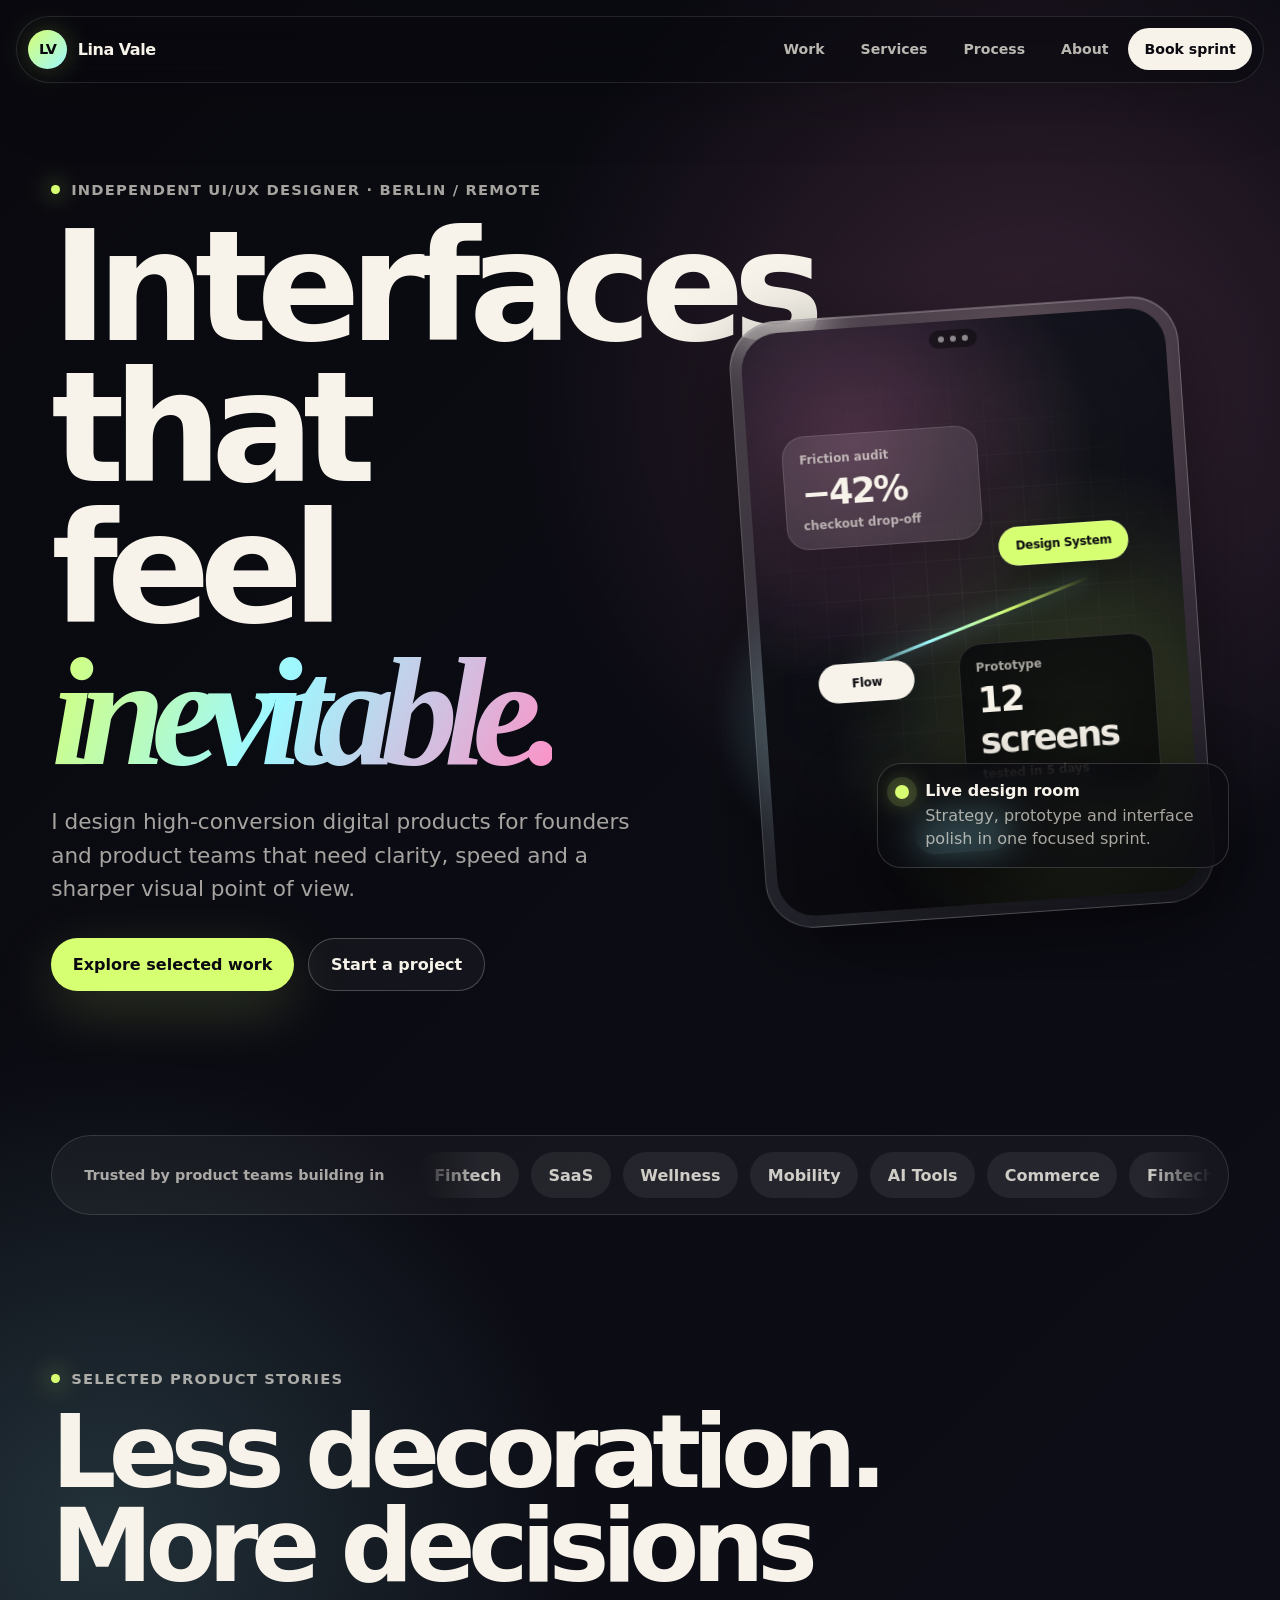
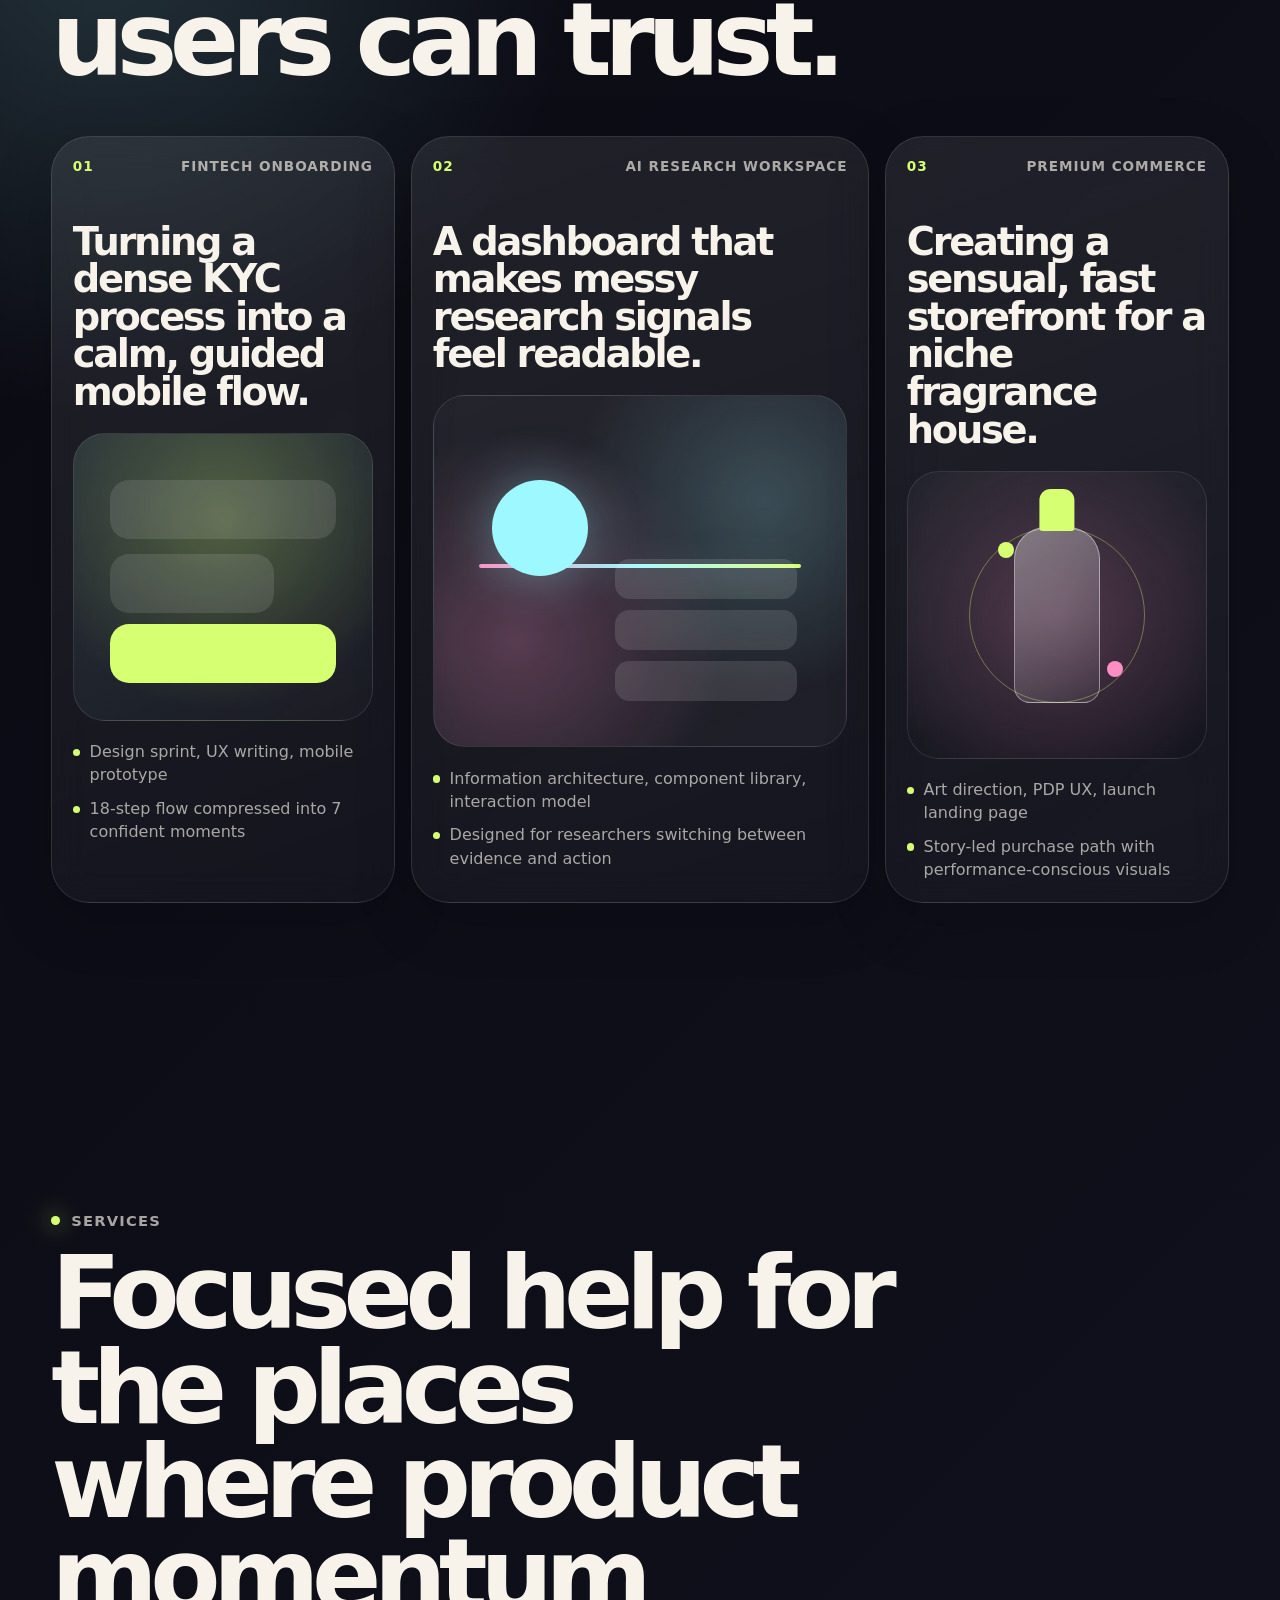
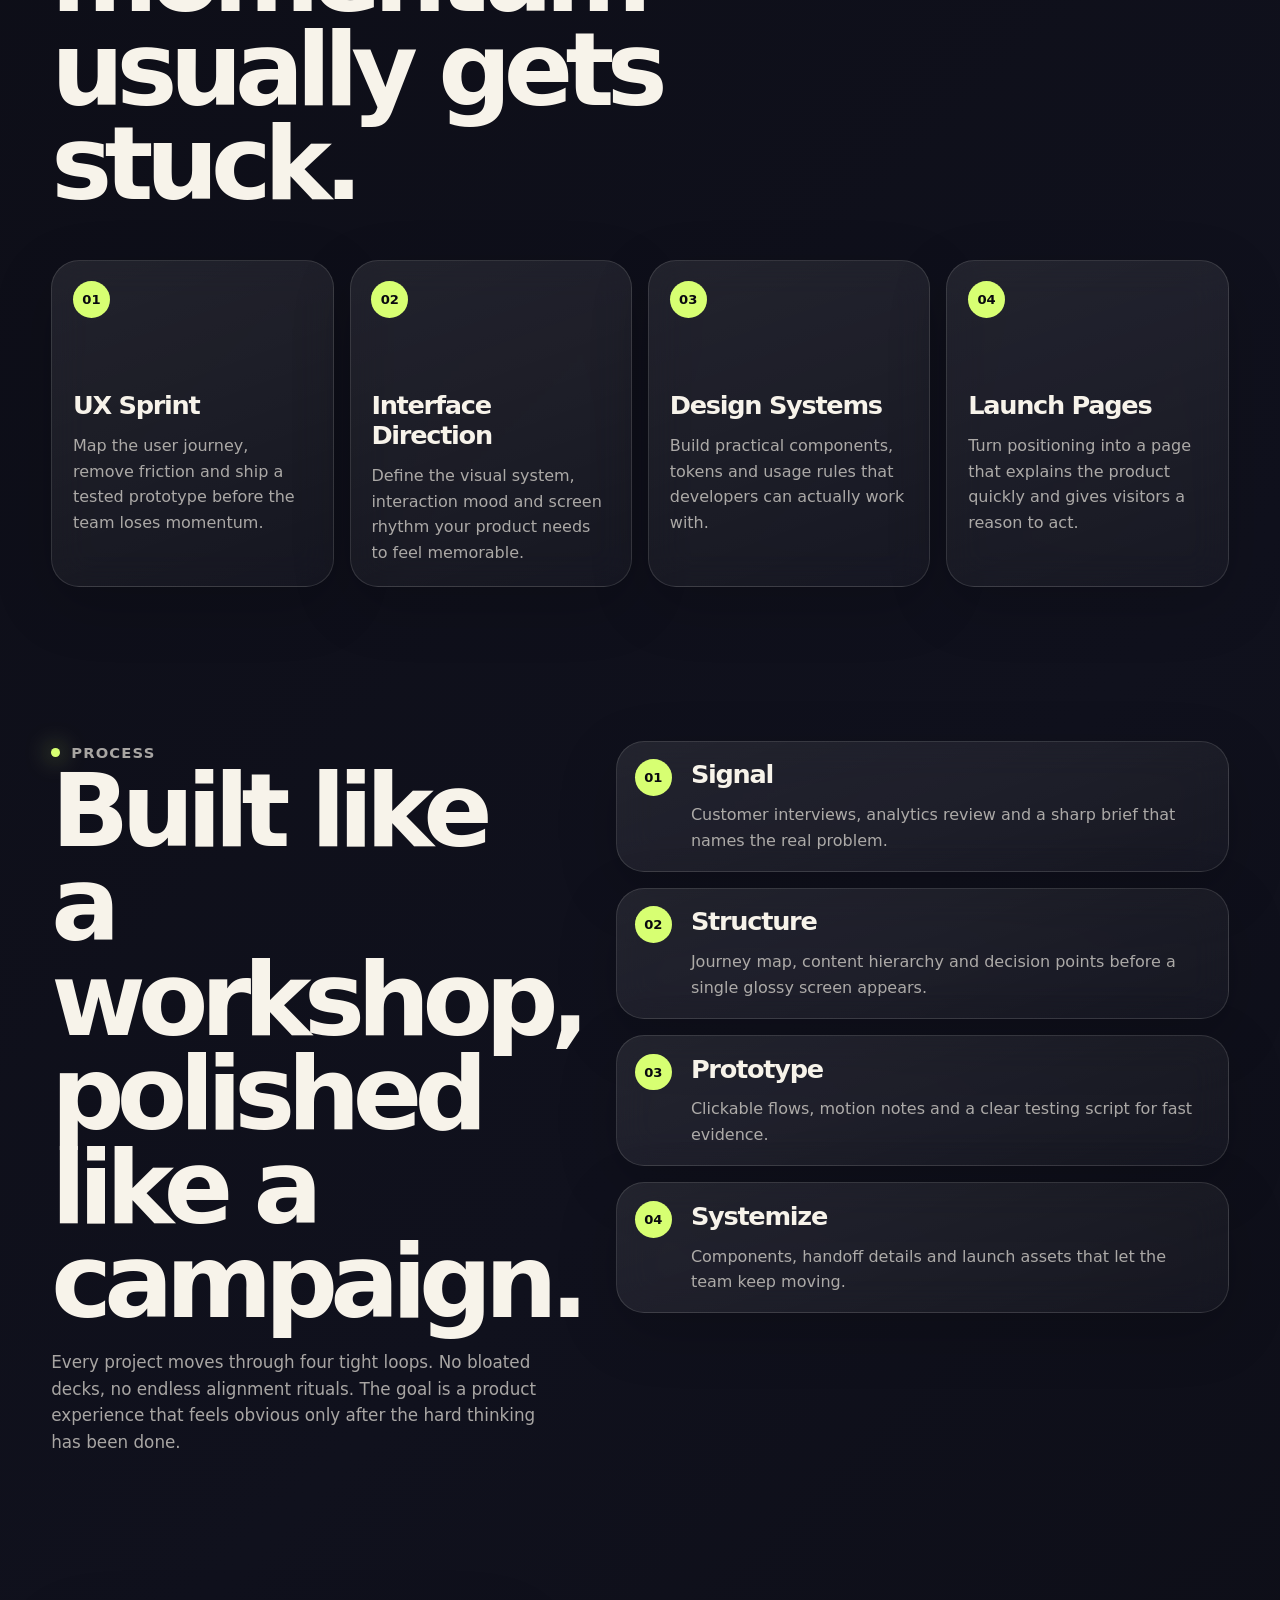
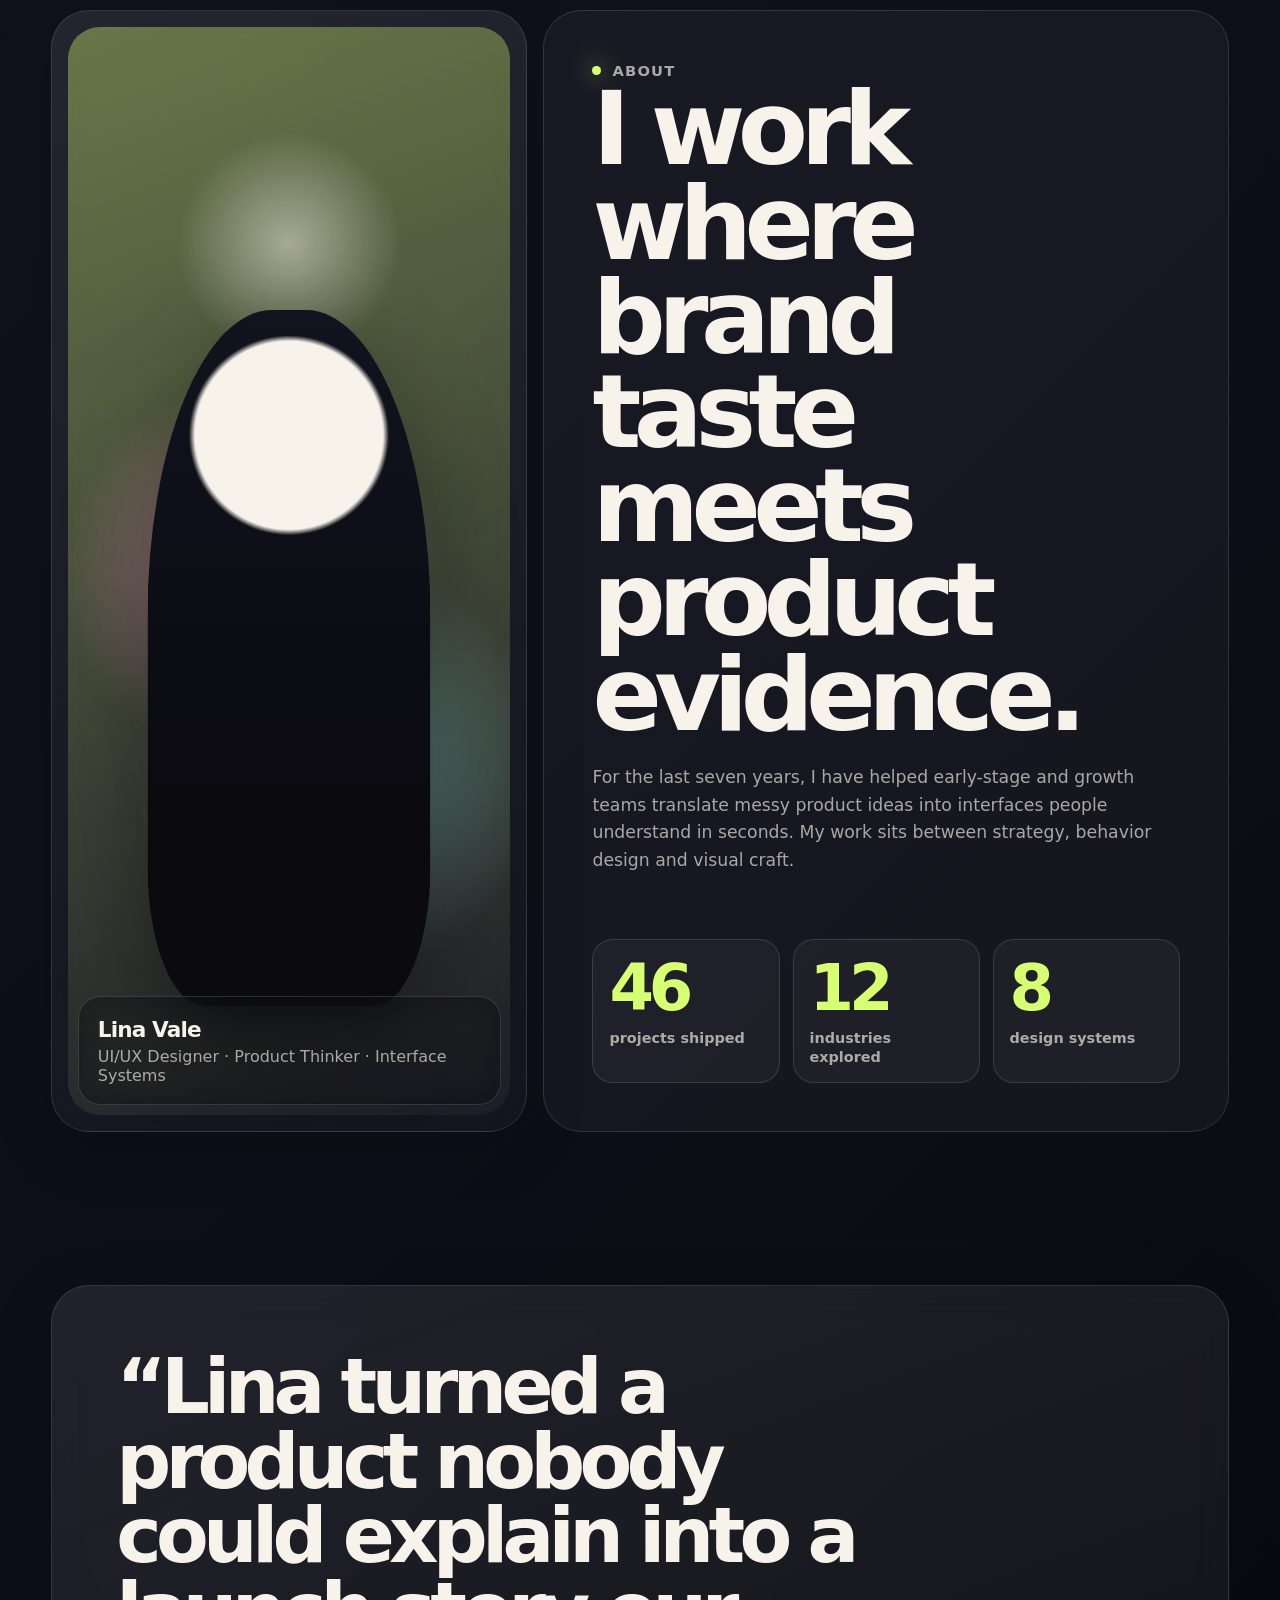
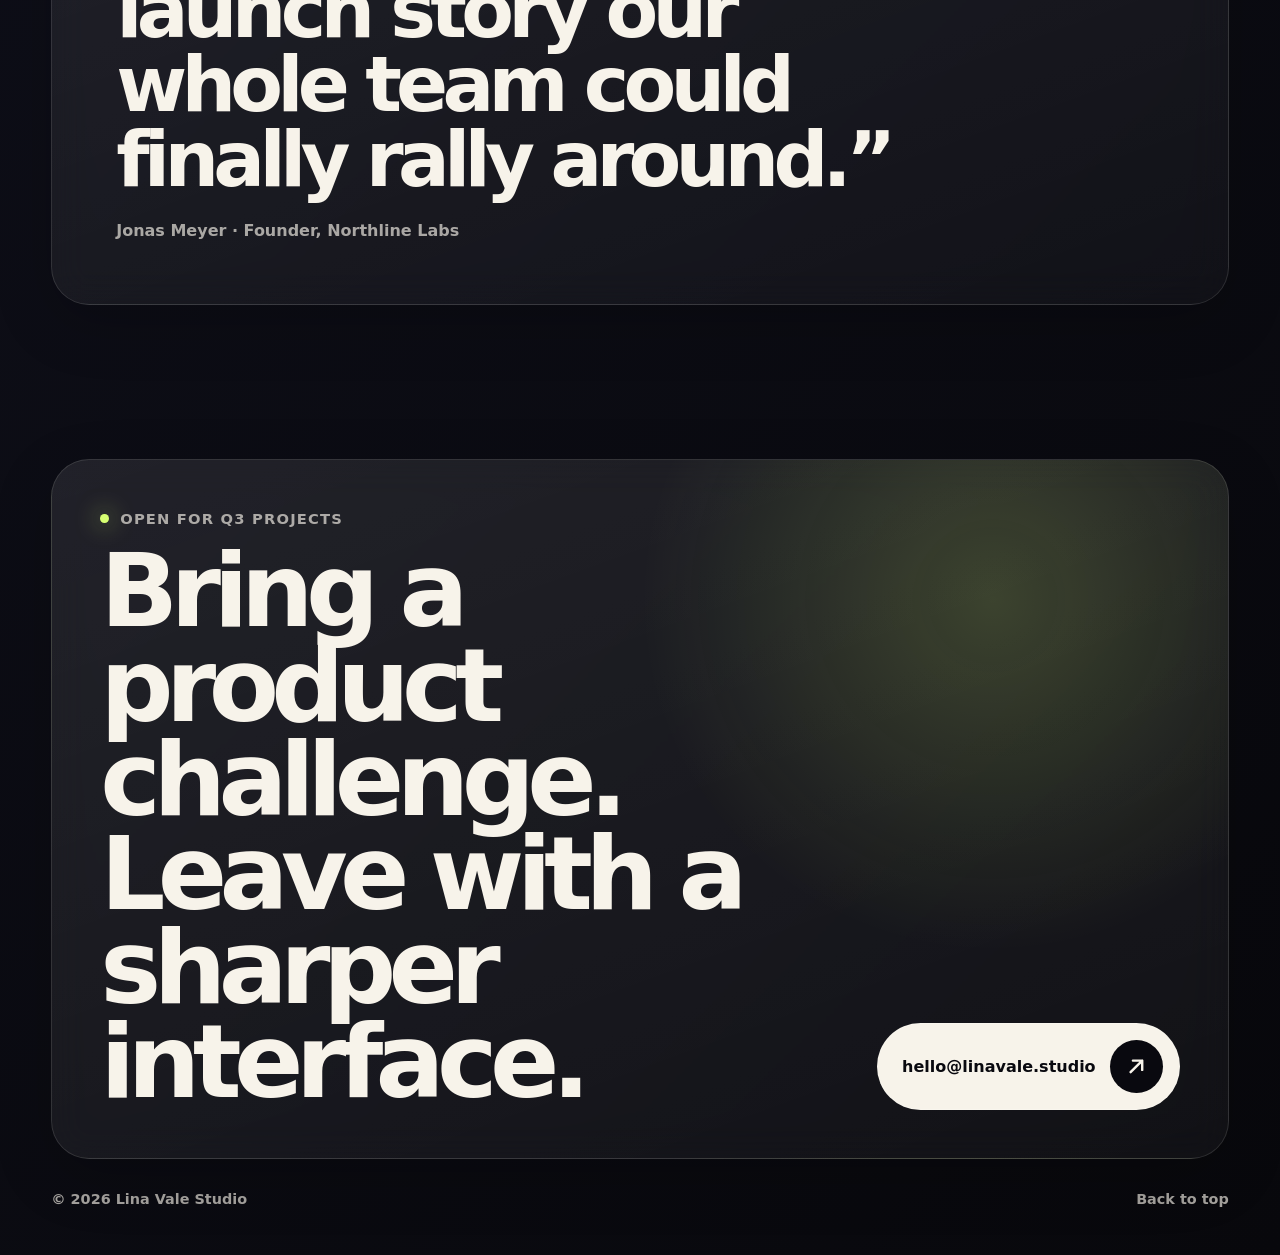
==== index.html @ 56a2d150 "Add files via upload" ====
<!doctype html>
<html lang="en">
<head>
  <meta charset="utf-8" />
  <meta name="viewport" content="width=device-width, initial-scale=1" />
  <meta name="description" content="A fictional UI/UX designer portfolio landing page built as a polished, responsive, award-style single page experience." />
  <meta name="theme-color" content="#09090f" />
  <title>Lina Vale — UI/UX Portfolio</title>
  <link rel="stylesheet" href="styles.css" />
</head>
<body>
  <a class="skip-link" href="#main">Skip to content</a>
  <canvas id="atmosphere" aria-hidden="true"></canvas>
  <div class="grain" aria-hidden="true"></div>
  <div class="cursor" aria-hidden="true"></div>

  <header class="site-header" data-header>
    <a class="brand" href="#top" aria-label="Lina Vale home">
      <span class="brand-mark">LV</span>
      <span class="brand-copy">Lina Vale</span>
    </a>
    <nav class="nav" aria-label="Primary navigation" data-nav>
      <a href="#work">Work</a>
      <a href="#services">Services</a>
      <a href="#process">Process</a>
      <a href="#about">About</a>
      <a href="#contact" class="nav-pill">Book sprint</a>
    </nav>
    <button class="menu-button" type="button" aria-label="Open menu" aria-expanded="false" data-menu>
      <span></span>
      <span></span>
    </button>
  </header>

  <main id="main">
    <section class="hero section-shell" id="top">
      <div class="hero-copy reveal">
        <p class="eyebrow"><span></span> Independent UI/UX Designer · Berlin / Remote</p>
        <h1>Interfaces that feel <em>inevitable.</em></h1>
        <p class="hero-lede">I design high-conversion digital products for founders and product teams that need clarity, speed and a sharper visual point of view.</p>
        <div class="hero-actions">
          <a href="#work" class="button button-primary">Explore selected work</a>
          <a href="#contact" class="button button-ghost">Start a project</a>
        </div>
      </div>

      <div class="hero-stage reveal" aria-label="Portfolio preview cards">
        <div class="orb orb-one"></div>
        <div class="orb orb-two"></div>
        <article class="phone-frame tilt-card" data-tilt>
          <div class="phone-topbar">
            <span></span><span></span><span></span>
          </div>
          <div class="phone-screen">
            <div class="screen-grid"></div>
            <div class="mini-card glass-card floating-card card-a">
              <small>Friction audit</small>
              <strong>−42%</strong>
              <span>checkout drop-off</span>
            </div>
            <div class="mini-card dark-card floating-card card-b">
              <small>Prototype</small>
              <strong>12 screens</strong>
              <span>tested in 5 days</span>
            </div>
            <div class="route-line"></div>
            <div class="product-pill pill-one">Flow</div>
            <div class="product-pill pill-two">Design System</div>
            <div class="product-pill pill-three">Launch</div>
          </div>
        </article>
        <div class="signal-card reveal-late">
          <span class="signal-dot"></span>
          <div>
            <strong>Live design room</strong>
            <p>Strategy, prototype and interface polish in one focused sprint.</p>
          </div>
        </div>
      </div>
    </section>

    <section class="proof-strip section-shell reveal" aria-label="Client proof points">
      <p>Trusted by product teams building in</p>
      <div class="marquee" aria-hidden="true">
        <div class="marquee-track">
          <span>Fintech</span><span>SaaS</span><span>Wellness</span><span>Mobility</span><span>AI Tools</span><span>Commerce</span>
          <span>Fintech</span><span>SaaS</span><span>Wellness</span><span>Mobility</span><span>AI Tools</span><span>Commerce</span>
        </div>
      </div>
    </section>

    <section class="section-shell section-heading reveal" id="work">
      <p class="eyebrow"><span></span> Selected product stories</p>
      <h2>Less decoration. More decisions users can trust.</h2>
    </section>

    <section class="work-grid section-shell">
      <article class="project-card reveal tilt-card" data-tilt>
        <div class="project-top">
          <span>01</span>
          <p>Fintech onboarding</p>
        </div>
        <h3>Turning a dense KYC process into a calm, guided mobile flow.</h3>
        <div class="project-visual visual-one" aria-hidden="true">
          <div></div><div></div><div></div>
        </div>
        <ul>
          <li>Design sprint, UX writing, mobile prototype</li>
          <li>18-step flow compressed into 7 confident moments</li>
        </ul>
      </article>

      <article class="project-card project-card-large reveal tilt-card" data-tilt>
        <div class="project-top">
          <span>02</span>
          <p>AI research workspace</p>
        </div>
        <h3>A dashboard that makes messy research signals feel readable.</h3>
        <div class="project-visual visual-two" aria-hidden="true">
          <div class="data-line"></div>
          <div class="data-pill"></div>
          <div class="data-stack"><span></span><span></span><span></span></div>
        </div>
        <ul>
          <li>Information architecture, component library, interaction model</li>
          <li>Designed for researchers switching between evidence and action</li>
        </ul>
      </article>

      <article class="project-card reveal tilt-card" data-tilt>
        <div class="project-top">
          <span>03</span>
          <p>Premium commerce</p>
        </div>
        <h3>Creating a sensual, fast storefront for a niche fragrance house.</h3>
        <div class="project-visual visual-three" aria-hidden="true">
          <div class="bottle"></div>
          <div class="halo"></div>
        </div>
        <ul>
          <li>Art direction, PDP UX, launch landing page</li>
          <li>Story-led purchase path with performance-conscious visuals</li>
        </ul>
      </article>
    </section>

    <section class="services section-shell" id="services">
      <div class="section-heading reveal">
        <p class="eyebrow"><span></span> Services</p>
        <h2>Focused help for the places where product momentum usually gets stuck.</h2>
      </div>
      <div class="service-grid">
        <article class="service-card reveal">
          <span>01</span>
          <h3>UX Sprint</h3>
          <p>Map the user journey, remove friction and ship a tested prototype before the team loses momentum.</p>
        </article>
        <article class="service-card reveal">
          <span>02</span>
          <h3>Interface Direction</h3>
          <p>Define the visual system, interaction mood and screen rhythm your product needs to feel memorable.</p>
        </article>
        <article class="service-card reveal">
          <span>03</span>
          <h3>Design Systems</h3>
          <p>Build practical components, tokens and usage rules that developers can actually work with.</p>
        </article>
        <article class="service-card reveal">
          <span>04</span>
          <h3>Launch Pages</h3>
          <p>Turn positioning into a page that explains the product quickly and gives visitors a reason to act.</p>
        </article>
      </div>
    </section>

    <section class="process section-shell" id="process">
      <div class="process-copy reveal">
        <p class="eyebrow"><span></span> Process</p>
        <h2>Built like a workshop, polished like a campaign.</h2>
        <p>Every project moves through four tight loops. No bloated decks, no endless alignment rituals. The goal is a product experience that feels obvious only after the hard thinking has been done.</p>
      </div>
      <div class="process-list">
        <article class="process-item reveal">
          <span>01</span>
          <div>
            <h3>Signal</h3>
            <p>Customer interviews, analytics review and a sharp brief that names the real problem.</p>
          </div>
        </article>
        <article class="process-item reveal">
          <span>02</span>
          <div>
            <h3>Structure</h3>
            <p>Journey map, content hierarchy and decision points before a single glossy screen appears.</p>
          </div>
        </article>
        <article class="process-item reveal">
          <span>03</span>
          <div>
            <h3>Prototype</h3>
            <p>Clickable flows, motion notes and a clear testing script for fast evidence.</p>
          </div>
        </article>
        <article class="process-item reveal">
          <span>04</span>
          <div>
            <h3>Systemize</h3>
            <p>Components, handoff details and launch assets that let the team keep moving.</p>
          </div>
        </article>
      </div>
    </section>

    <section class="about section-shell" id="about">
      <div class="portrait-card reveal tilt-card" data-tilt>
        <div class="portrait-gradient"></div>
        <div class="portrait-content">
          <span>Lina Vale</span>
          <p>UI/UX Designer · Product Thinker · Interface Systems</p>
        </div>
      </div>
      <div class="about-copy reveal">
        <p class="eyebrow"><span></span> About</p>
        <h2>I work where brand taste meets product evidence.</h2>
        <p>For the last seven years, I have helped early-stage and growth teams translate messy product ideas into interfaces people understand in seconds. My work sits between strategy, behavior design and visual craft.</p>
        <div class="stats" aria-label="Portfolio statistics">
          <div><strong data-count="47">0</strong><span>projects shipped</span></div>
          <div><strong data-count="12">0</strong><span>industries explored</span></div>
          <div><strong data-count="8">0</strong><span>design systems</span></div>
        </div>
      </div>
    </section>

    <section class="quote section-shell reveal">
      <blockquote>
        “Lina turned a product nobody could explain into a launch story our whole team could finally rally around.”
      </blockquote>
      <p>Jonas Meyer · Founder, Northline Labs</p>
    </section>

    <section class="contact section-shell reveal" id="contact">
      <div>
        <p class="eyebrow"><span></span> Open for Q3 projects</p>
        <h2>Bring a product challenge. Leave with a sharper interface.</h2>
      </div>
      <a class="contact-button" href="mailto:hello@linavale.studio?subject=Project%20Sprint%20Inquiry">
        <span>hello@linavale.studio</span>
        <svg viewBox="0 0 24 24" aria-hidden="true"><path d="M7 17 17 7M9 7h8v8"/></svg>
      </a>
    </section>
  </main>

  <footer class="site-footer section-shell">
    <p>© 2026 Lina Vale Studio</p>
    <a href="#top">Back to top</a>
  </footer>

  <script src="app.js" defer></script>
</body>
</html>
---- styles.css ----
:root {
  color-scheme: dark;
  --bg: #09090f;
  --bg-2: #0f111b;
  --text: #f7f3ea;
  --muted: rgba(247, 243, 234, 0.66);
  --muted-2: rgba(247, 243, 234, 0.44);
  --line: rgba(247, 243, 234, 0.13);
  --line-strong: rgba(247, 243, 234, 0.24);
  --accent: #d7ff72;
  --accent-2: #9ef8ff;
  --accent-3: #ff8ec5;
  --card: rgba(255, 255, 255, 0.07);
  --card-strong: rgba(255, 255, 255, 0.12);
  --shadow: 0 24px 80px rgba(0, 0, 0, 0.45);
  --radius-xl: 38px;
  --radius-lg: 28px;
  --radius-md: 18px;
  --page-pad: clamp(1rem, 4vw, 4rem);
  --max: 1280px;
  font-family: Inter, system-ui, -apple-system, BlinkMacSystemFont, "Segoe UI", sans-serif;
}

* {
  box-sizing: border-box;
}

html {
  scroll-behavior: smooth;
  background: var(--bg);
}

body {
  min-height: 100vh;
  margin: 0;
  color: var(--text);
  background:
    radial-gradient(circle at 80% 5%, rgba(255, 142, 197, 0.18), transparent 32rem),
    radial-gradient(circle at 8% 20%, rgba(158, 248, 255, 0.16), transparent 30rem),
    linear-gradient(135deg, #09090f 0%, #10111d 56%, #08080c 100%);
  overflow-x: hidden;
}

body.menu-open {
  overflow: hidden;
}

body::before {
  content: "";
  position: fixed;
  inset: 0;
  pointer-events: none;
  background-image:
    linear-gradient(rgba(255,255,255,0.045) 1px, transparent 1px),
    linear-gradient(90deg, rgba(255,255,255,0.045) 1px, transparent 1px);
  background-size: 72px 72px;
  mask-image: linear-gradient(to bottom, rgba(0,0,0,0.8), transparent 74%);
  z-index: -3;
}

img,
svg {
  display: block;
}

a {
  color: inherit;
  text-decoration: none;
}

button,
a {
  -webkit-tap-highlight-color: transparent;
}

button {
  font: inherit;
}

::selection {
  color: #07070b;
  background: var(--accent);
}

.skip-link {
  position: fixed;
  left: 1rem;
  top: 1rem;
  padding: 0.75rem 1rem;
  border-radius: 999px;
  color: #07070b;
  background: var(--accent);
  transform: translateY(-160%);
  transition: transform 0.2s ease;
  z-index: 1000;
}

.skip-link:focus {
  transform: translateY(0);
}

#atmosphere {
  position: fixed;
  inset: 0;
  width: 100%;
  height: 100%;
  pointer-events: none;
  opacity: 0.7;
  z-index: -2;
}

.grain {
  position: fixed;
  inset: 0;
  pointer-events: none;
  opacity: 0.2;
  z-index: -1;
  background-image: url("data:image/svg+xml,%3Csvg viewBox='0 0 260 260' xmlns='http://www.w3.org/2000/svg'%3E%3Cfilter id='n'%3E%3CfeTurbulence type='fractalNoise' baseFrequency='.75' numOctaves='4' stitchTiles='stitch'/%3E%3C/filter%3E%3Crect width='100%25' height='100%25' filter='url(%23n)' opacity='.55'/%3E%3C/svg%3E");
}

.cursor {
  position: fixed;
  width: 24px;
  height: 24px;
  border: 1px solid rgba(247, 243, 234, 0.55);
  border-radius: 999px;
  transform: translate(-50%, -50%);
  pointer-events: none;
  opacity: 0;
  mix-blend-mode: difference;
  z-index: 999;
  transition: opacity 0.2s ease, width 0.2s ease, height 0.2s ease, border-color 0.2s ease;
}

.cursor.is-active {
  width: 68px;
  height: 68px;
  border-color: rgba(215, 255, 114, 0.95);
}

.site-header {
  position: fixed;
  top: 1rem;
  left: 50%;
  display: flex;
  align-items: center;
  justify-content: space-between;
  width: min(calc(100% - 2rem), var(--max));
  padding: 0.7rem;
  border: 1px solid rgba(255, 255, 255, 0.11);
  border-radius: 999px;
  background: rgba(9, 9, 15, 0.52);
  box-shadow: 0 14px 70px rgba(0, 0, 0, 0.2);
  backdrop-filter: blur(22px);
  transform: translateX(-50%);
  z-index: 50;
  transition: border-color 0.2s ease, background 0.2s ease, box-shadow 0.2s ease;
}

.site-header.is-scrolled {
  border-color: rgba(255, 255, 255, 0.2);
  background: rgba(9, 9, 15, 0.76);
  box-shadow: 0 16px 80px rgba(0, 0, 0, 0.35);
}

.brand {
  display: inline-flex;
  align-items: center;
  gap: 0.65rem;
  font-weight: 800;
  letter-spacing: -0.03em;
}

.brand-mark {
  display: grid;
  width: 2.45rem;
  height: 2.45rem;
  place-items: center;
  border-radius: 50%;
  color: #08080c;
  background: linear-gradient(135deg, var(--accent), var(--accent-2));
  box-shadow: 0 0 28px rgba(215, 255, 114, 0.22);
  font-size: 0.9rem;
}

.brand-copy {
  padding-right: 0.4rem;
}

.nav {
  display: flex;
  align-items: center;
  gap: 0.25rem;
  color: rgba(247, 243, 234, 0.74);
  font-size: 0.88rem;
  font-weight: 700;
}

.nav a {
  position: relative;
  padding: 0.82rem 1rem;
  border-radius: 999px;
  transition: color 0.2s ease, background 0.2s ease;
}

.nav a:hover,
.nav a:focus-visible {
  color: var(--text);
  background: rgba(255, 255, 255, 0.08);
}

.nav-pill {
  color: #09090f !important;
  background: var(--text);
}

.nav-pill:hover,
.nav-pill:focus-visible {
  background: var(--accent) !important;
}

.menu-button {
  display: none;
  width: 2.75rem;
  height: 2.75rem;
  border: 0;
  border-radius: 50%;
  color: var(--text);
  background: rgba(255, 255, 255, 0.09);
  cursor: pointer;
}

.menu-button span {
  display: block;
  width: 1.1rem;
  height: 2px;
  margin: 0.25rem auto;
  border-radius: 99px;
  background: currentColor;
  transition: transform 0.2s ease;
}

.menu-button[aria-expanded="true"] span:first-child {
  transform: translateY(3px) rotate(45deg);
}

.menu-button[aria-expanded="true"] span:last-child {
  transform: translateY(-3px) rotate(-45deg);
}

.section-shell {
  width: min(calc(100% - var(--page-pad) * 2), var(--max));
  margin-inline: auto;
}

.hero {
  display: grid;
  grid-template-columns: minmax(0, 1.05fr) minmax(340px, 0.95fr);
  gap: clamp(2rem, 5vw, 5rem);
  min-height: 100svh;
  padding-top: clamp(8rem, 14vw, 12rem);
  padding-bottom: clamp(5rem, 12vw, 9rem);
  align-items: center;
}

.eyebrow {
  display: inline-flex;
  align-items: center;
  gap: 0.7rem;
  margin: 0 0 1.1rem;
  color: var(--muted);
  font-size: clamp(0.78rem, 1.5vw, 0.92rem);
  font-weight: 800;
  letter-spacing: 0.08em;
  text-transform: uppercase;
}

.eyebrow span {
  display: inline-block;
  width: 0.55rem;
  height: 0.55rem;
  border-radius: 50%;
  background: var(--accent);
  box-shadow: 0 0 24px var(--accent);
}

h1,
h2,
h3,
p {
  margin-top: 0;
}

h1,
h2 {
  letter-spacing: -0.075em;
  line-height: 0.92;
}

h1 {
  max-width: 12ch;
  margin-bottom: 1.4rem;
  font-size: clamp(4.1rem, 12vw, 10.8rem);
  font-weight: 900;
}

h1 em,
h2 em {
  font-family: "Playfair Display", Georgia, serif;
  font-style: italic;
  font-weight: 700;
  letter-spacing: -0.09em;
  background: linear-gradient(115deg, var(--accent), var(--accent-2) 45%, var(--accent-3));
  -webkit-background-clip: text;
  background-clip: text;
  color: transparent;
}

.hero-lede {
  max-width: 42rem;
  margin-bottom: 2rem;
  color: var(--muted);
  font-size: clamp(1.04rem, 2vw, 1.35rem);
  line-height: 1.55;
}

.hero-actions,
.contact-button {
  display: flex;
  align-items: center;
  gap: 0.9rem;
  flex-wrap: wrap;
}

.button {
  display: inline-flex;
  min-height: 3.35rem;
  align-items: center;
  justify-content: center;
  padding: 0 1.35rem;
  border-radius: 999px;
  font-weight: 800;
  transition: transform 0.2s ease, background 0.2s ease, border-color 0.2s ease;
}

.button:hover,
.button:focus-visible,
.contact-button:hover,
.contact-button:focus-visible {
  transform: translateY(-2px);
}

.button-primary {
  color: #09090f;
  background: var(--accent);
  box-shadow: 0 18px 60px rgba(215, 255, 114, 0.18);
}

.button-primary:hover,
.button-primary:focus-visible {
  background: #efffbf;
}

.button-ghost {
  border: 1px solid var(--line-strong);
  color: var(--text);
  background: rgba(255, 255, 255, 0.04);
}

.button-ghost:hover,
.button-ghost:focus-visible {
  border-color: rgba(255, 255, 255, 0.42);
  background: rgba(255, 255, 255, 0.09);
}

.hero-stage {
  position: relative;
  min-height: min(70svh, 720px);
  perspective: 1200px;
}

.orb {
  position: absolute;
  border-radius: 50%;
  filter: blur(8px);
  opacity: 0.8;
  pointer-events: none;
}

.orb-one {
  top: 6%;
  right: 12%;
  width: 17rem;
  height: 17rem;
  background: radial-gradient(circle, rgba(215, 255, 114, 0.95), rgba(215, 255, 114, 0) 65%);
  animation: floatOne 8s ease-in-out infinite;
}

.orb-two {
  bottom: 4%;
  left: 2%;
  width: 20rem;
  height: 20rem;
  background: radial-gradient(circle, rgba(158, 248, 255, 0.65), rgba(158, 248, 255, 0) 68%);
  animation: floatTwo 10s ease-in-out infinite;
}

.phone-frame {
  position: absolute;
  inset: 6% 6% 8% 9%;
  min-height: 38rem;
  padding: 0.7rem;
  border: 1px solid rgba(255, 255, 255, 0.18);
  border-radius: 3rem;
  background: linear-gradient(150deg, rgba(255, 255, 255, 0.18), rgba(255, 255, 255, 0.045));
  box-shadow: var(--shadow), inset 0 1px 0 rgba(255, 255, 255, 0.22);
  backdrop-filter: blur(24px);
  transform: rotate(-4deg);
  overflow: hidden;
}

.phone-topbar {
  position: absolute;
  top: 1.25rem;
  left: 50%;
  display: flex;
  gap: 0.35rem;
  padding: 0.35rem 0.55rem;
  border-radius: 999px;
  background: rgba(0, 0, 0, 0.38);
  transform: translateX(-50%);
  z-index: 2;
}

.phone-topbar span {
  width: 0.4rem;
  height: 0.4rem;
  border-radius: 50%;
  background: rgba(255, 255, 255, 0.5);
}

.phone-screen {
  position: relative;
  height: 100%;
  min-height: 36rem;
  border-radius: 2.35rem;
  overflow: hidden;
  background:
    radial-gradient(circle at 25% 20%, rgba(255, 142, 197, 0.26), transparent 15rem),
    radial-gradient(circle at 75% 70%, rgba(215, 255, 114, 0.22), transparent 16rem),
    linear-gradient(165deg, rgba(16, 17, 27, 0.96), rgba(8, 8, 12, 0.98));
}

.screen-grid {
  position: absolute;
  inset: 0;
  background-image:
    linear-gradient(rgba(255, 255, 255, 0.06) 1px, transparent 1px),
    linear-gradient(90deg, rgba(255, 255, 255, 0.06) 1px, transparent 1px);
  background-size: 34px 34px;
  mask-image: radial-gradient(circle at 50% 45%, rgba(0,0,0,0.75), transparent 72%);
}

.mini-card {
  position: absolute;
  width: min(14rem, 46%);
  padding: 1rem;
  border-radius: 1.4rem;
  border: 1px solid rgba(255, 255, 255, 0.12);
  box-shadow: 0 20px 50px rgba(0, 0, 0, 0.28);
}

.mini-card small,
.mini-card span {
  display: block;
  color: var(--muted);
  font-size: 0.74rem;
  font-weight: 700;
}

.mini-card strong {
  display: block;
  margin: 0.35rem 0;
  font-size: clamp(1.45rem, 3vw, 2.2rem);
  letter-spacing: -0.06em;
}

.glass-card {
  top: 18%;
  left: 8%;
  background: rgba(255, 255, 255, 0.1);
  backdrop-filter: blur(16px);
}

.dark-card {
  right: 8%;
  bottom: 18%;
  background: rgba(5, 5, 9, 0.72);
}

.floating-card {
  animation: cardFloat 6s ease-in-out infinite;
}

.card-b {
  animation-delay: -2s;
}

.route-line {
  position: absolute;
  left: 18%;
  top: 52%;
  width: 62%;
  height: 3px;
  border-radius: 999px;
  background: linear-gradient(90deg, transparent, var(--accent-2), var(--accent), transparent);
  box-shadow: 0 0 20px rgba(158, 248, 255, 0.5);
  transform: rotate(-18deg);
}

.product-pill {
  position: absolute;
  display: inline-flex;
  align-items: center;
  justify-content: center;
  min-width: 6rem;
  padding: 0.7rem 1rem;
  border: 1px solid rgba(255, 255, 255, 0.14);
  border-radius: 999px;
  color: #09090f;
  background: var(--text);
  box-shadow: 0 16px 40px rgba(0,0,0,0.28);
  font-size: 0.74rem;
  font-weight: 900;
  letter-spacing: -0.02em;
}

.pill-one { left: 13%; bottom: 36%; }
.pill-two { right: 12%; top: 36%; background: var(--accent); }
.pill-three { left: 33%; bottom: 9%; background: var(--accent-2); }

.signal-card {
  position: absolute;
  right: 0;
  bottom: 2rem;
  display: grid;
  grid-template-columns: auto 1fr;
  gap: 1rem;
  width: min(22rem, 76%);
  padding: 1.05rem;
  border: 1px solid rgba(255, 255, 255, 0.16);
  border-radius: 1.5rem;
  background: rgba(9, 9, 15, 0.68);
  box-shadow: var(--shadow);
  backdrop-filter: blur(18px);
}

.signal-dot {
  width: 0.9rem;
  height: 0.9rem;
  margin-top: 0.25rem;
  border-radius: 50%;
  background: var(--accent);
  box-shadow: 0 0 0 8px rgba(215, 255, 114, 0.12), 0 0 26px var(--accent);
}

.signal-card strong {
  display: block;
  margin-bottom: 0.25rem;
}

.signal-card p {
  margin: 0;
  color: var(--muted);
  line-height: 1.45;
}

.proof-strip {
  display: grid;
  grid-template-columns: auto minmax(0, 1fr);
  gap: 2rem;
  align-items: center;
  padding: 1rem;
  border: 1px solid var(--line);
  border-radius: 999px;
  background: rgba(255, 255, 255, 0.04);
  overflow: hidden;
}

.proof-strip p {
  margin: 0 0 0 1rem;
  color: var(--muted);
  font-size: 0.9rem;
  font-weight: 700;
  white-space: nowrap;
}

.marquee {
  overflow: hidden;
  mask-image: linear-gradient(90deg, transparent, black 8%, black 92%, transparent);
}

.marquee-track {
  display: flex;
  gap: 0.75rem;
  width: max-content;
  animation: marquee 26s linear infinite;
}

.marquee-track span {
  padding: 0.82rem 1.1rem;
  border-radius: 999px;
  color: rgba(247, 243, 234, 0.82);
  background: rgba(255, 255, 255, 0.07);
  font-weight: 800;
}

.section-heading {
  padding-top: clamp(6rem, 12vw, 10rem);
  margin-bottom: clamp(1.6rem, 5vw, 3rem);
}

.section-heading h2,
.process-copy h2,
.about-copy h2,
.contact h2 {
  max-width: 12ch;
  margin-bottom: 0;
  font-size: clamp(2.7rem, 8vw, 6.6rem);
  font-weight: 900;
}

.work-grid {
  display: grid;
  grid-template-columns: minmax(0, 0.9fr) minmax(0, 1.2fr) minmax(0, 0.9fr);
  gap: 1rem;
}

.project-card,
.service-card,
.process-item,
.portrait-card,
.quote,
.contact {
  border: 1px solid var(--line);
  background: linear-gradient(160deg, rgba(255, 255, 255, 0.086), rgba(255, 255, 255, 0.032));
  box-shadow: 0 18px 60px rgba(0, 0, 0, 0.18);
  backdrop-filter: blur(18px);
}

.project-card {
  min-height: 40rem;
  padding: 1.3rem;
  border-radius: var(--radius-xl);
  overflow: hidden;
  transform-style: preserve-3d;
}

.project-card-large {
  min-height: 46rem;
}

.project-top {
  display: flex;
  justify-content: space-between;
  gap: 1rem;
  color: var(--muted);
  font-size: 0.85rem;
  font-weight: 800;
  text-transform: uppercase;
  letter-spacing: 0.07em;
}

.project-top span {
  color: var(--accent);
}

.project-card h3 {
  max-width: 13ch;
  min-height: 7.5rem;
  margin: 2.2rem 0 1.4rem;
  font-size: clamp(1.7rem, 3vw, 2.8rem);
  letter-spacing: -0.06em;
  line-height: 0.98;
}

.project-visual {
  position: relative;
  height: 18rem;
  margin: 1.2rem 0;
  border: 1px solid rgba(255, 255, 255, 0.1);
  border-radius: 2rem;
  overflow: hidden;
  background: rgba(0, 0, 0, 0.18);
}

.visual-one {
  background:
    radial-gradient(circle at 50% 30%, rgba(215, 255, 114, 0.26), transparent 12rem),
    linear-gradient(150deg, rgba(158, 248, 255, 0.1), rgba(255, 255, 255, 0.02));
}

.visual-one div {
  position: absolute;
  left: 12%;
  right: 12%;
  height: 3.7rem;
  border-radius: 1.2rem;
  background: rgba(255, 255, 255, 0.11);
}

.visual-one div:nth-child(1) { top: 16%; }
.visual-one div:nth-child(2) { top: 42%; width: 55%; }
.visual-one div:nth-child(3) { bottom: 13%; background: var(--accent); }

.visual-two {
  height: 22rem;
  background:
    radial-gradient(circle at 20% 70%, rgba(255, 142, 197, 0.25), transparent 13rem),
    radial-gradient(circle at 80% 30%, rgba(158, 248, 255, 0.2), transparent 12rem),
    rgba(255, 255, 255, 0.03);
}

.data-line {
  position: absolute;
  left: 11%;
  right: 11%;
  top: 48%;
  height: 4px;
  border-radius: 999px;
  background: linear-gradient(90deg, var(--accent-3), var(--accent-2), var(--accent));
  box-shadow: 0 0 34px rgba(158, 248, 255, 0.26);
}

.data-pill {
  position: absolute;
  width: 6rem;
  height: 6rem;
  left: 14%;
  top: 24%;
  border-radius: 50%;
  background: var(--accent-2);
  box-shadow: 0 0 54px rgba(158, 248, 255, 0.38);
}

.data-stack {
  position: absolute;
  right: 12%;
  bottom: 13%;
  display: grid;
  gap: 0.7rem;
  width: 44%;
}

.data-stack span {
  height: 2.5rem;
  border-radius: 0.9rem;
  background: rgba(255, 255, 255, 0.12);
}

.visual-three {
  display: grid;
  place-items: center;
  background:
    radial-gradient(circle, rgba(255, 142, 197, 0.24), transparent 12rem),
    linear-gradient(160deg, rgba(255, 255, 255, 0.04), rgba(0, 0, 0, 0.1));
}

.bottle {
  position: relative;
  width: 5.4rem;
  height: 11rem;
  border: 1px solid rgba(255, 255, 255, 0.4);
  border-radius: 2rem 2rem 1rem 1rem;
  background: linear-gradient(145deg, rgba(255, 255, 255, 0.36), rgba(255, 255, 255, 0.05));
  z-index: 2;
}

.bottle::before {
  content: "";
  position: absolute;
  left: 50%;
  top: -2.4rem;
  width: 2.2rem;
  height: 2.6rem;
  border-radius: 0.7rem 0.7rem 0.2rem 0.2rem;
  background: var(--accent);
  transform: translateX(-50%);
}

.halo {
  position: absolute;
  width: 11rem;
  height: 11rem;
  border: 1px solid rgba(215, 255, 114, 0.36);
  border-radius: 50%;
  animation: rotateHalo 9s linear infinite;
}

.halo::before,
.halo::after {
  content: "";
  position: absolute;
  width: 1rem;
  height: 1rem;
  border-radius: 50%;
  background: var(--accent);
}

.halo::before { top: 8%; left: 16%; }
.halo::after { right: 12%; bottom: 14%; background: var(--accent-3); }

.project-card ul {
  display: grid;
  gap: 0.65rem;
  margin: 1.2rem 0 0;
  padding: 0;
  color: var(--muted);
  list-style: none;
  line-height: 1.45;
}

.project-card li {
  display: grid;
  grid-template-columns: auto 1fr;
  gap: 0.6rem;
}

.project-card li::before {
  content: "";
  width: 0.45rem;
  height: 0.45rem;
  margin-top: 0.55rem;
  border-radius: 50%;
  background: var(--accent);
}

.services,
.process,
.about,
.quote,
.contact {
  margin-top: clamp(6rem, 12vw, 10rem);
}

.service-grid {
  display: grid;
  grid-template-columns: repeat(4, minmax(0, 1fr));
  gap: 1rem;
}

.service-card {
  min-height: 20rem;
  padding: 1.3rem;
  border-radius: var(--radius-lg);
  transition: transform 0.24s ease, background 0.24s ease, border-color 0.24s ease;
}

.service-card:hover {
  transform: translateY(-6px);
  border-color: rgba(215, 255, 114, 0.4);
  background: rgba(215, 255, 114, 0.08);
}

.service-card span,
.process-item span {
  display: inline-flex;
  width: 2.3rem;
  height: 2.3rem;
  align-items: center;
  justify-content: center;
  border-radius: 50%;
  color: #09090f;
  background: var(--accent);
  font-size: 0.82rem;
  font-weight: 900;
}

.service-card h3,
.process-item h3 {
  margin: 4.5rem 0 0.8rem;
  font-size: clamp(1.35rem, 2vw, 2rem);
  letter-spacing: -0.05em;
}

.service-card p,
.process-copy p,
.process-item p,
.about-copy p {
  margin-bottom: 0;
  color: var(--muted);
  line-height: 1.6;
}

.process {
  display: grid;
  grid-template-columns: minmax(0, 0.9fr) minmax(0, 1.1fr);
  gap: clamp(2rem, 5vw, 5rem);
  align-items: start;
}

.process-copy {
  position: sticky;
  top: 8rem;
}

.process-copy p:last-child {
  max-width: 34rem;
  margin-top: 1.2rem;
  font-size: 1.05rem;
}

.process-list {
  display: grid;
  gap: 1rem;
}

.process-item {
  display: grid;
  grid-template-columns: auto 1fr;
  gap: 1.2rem;
  padding: 1.1rem;
  border-radius: var(--radius-lg);
}

.process-item h3 {
  margin-top: 0;
}

.about {
  display: grid;
  grid-template-columns: minmax(280px, 0.82fr) minmax(0, 1.18fr);
  gap: 1rem;
  align-items: stretch;
}

.portrait-card {
  position: relative;
  min-height: 42rem;
  border-radius: var(--radius-xl);
  overflow: hidden;
}

.portrait-gradient {
  position: absolute;
  inset: 1rem;
  border-radius: 2rem;
  background:
    radial-gradient(circle at 50% 20%, rgba(247, 243, 234, 0.5), transparent 7rem),
    radial-gradient(circle at 42% 50%, rgba(255, 142, 197, 0.55), transparent 12rem),
    radial-gradient(circle at 62% 68%, rgba(158, 248, 255, 0.4), transparent 13rem),
    linear-gradient(160deg, rgba(215, 255, 114, 0.38), rgba(255, 255, 255, 0.04));
}

.portrait-gradient::before {
  content: "";
  position: absolute;
  left: 50%;
  bottom: 10%;
  width: min(64%, 18rem);
  height: 64%;
  border-radius: 44% 44% 20% 20%;
  background:
    radial-gradient(circle at 50% 18%, #f7f3ea 0 16%, transparent 17%),
    linear-gradient(#11131e, #0a0a0f 72%);
  transform: translateX(-50%);
  box-shadow: 0 32px 90px rgba(0,0,0,0.35);
}

.portrait-content {
  position: absolute;
  left: 1.6rem;
  right: 1.6rem;
  bottom: 1.6rem;
  padding: 1.2rem;
  border: 1px solid rgba(255, 255, 255, 0.14);
  border-radius: 1.4rem;
  background: rgba(9, 9, 15, 0.54);
  backdrop-filter: blur(18px);
}

.portrait-content span {
  display: block;
  font-size: 1.35rem;
  font-weight: 900;
  letter-spacing: -0.04em;
}

.portrait-content p {
  margin: 0.35rem 0 0;
  color: var(--muted);
}

.about-copy {
  padding: clamp(1.4rem, 5vw, 3rem);
  border: 1px solid var(--line);
  border-radius: var(--radius-xl);
  background: rgba(255, 255, 255, 0.04);
}

.about-copy p:not(.eyebrow) {
  max-width: 44rem;
  margin-top: 1.4rem;
  font-size: 1.08rem;
}

.stats {
  display: grid;
  grid-template-columns: repeat(3, minmax(0, 1fr));
  gap: 0.8rem;
  margin-top: clamp(2rem, 6vw, 4rem);
}

.stats div {
  min-height: 9rem;
  padding: 1rem;
  border: 1px solid var(--line);
  border-radius: 1.3rem;
  background: rgba(255, 255, 255, 0.045);
}

.stats strong {
  display: block;
  margin-bottom: 0.5rem;
  color: var(--accent);
  font-size: clamp(2.4rem, 5vw, 4.2rem);
  line-height: 1;
  letter-spacing: -0.08em;
}

.stats span {
  color: var(--muted);
  font-size: 0.9rem;
  font-weight: 700;
}

.quote {
  padding: clamp(1.6rem, 5vw, 4rem);
  border-radius: var(--radius-xl);
}

.quote blockquote {
  max-width: 15ch;
  margin: 0;
  font-size: clamp(2.45rem, 6vw, 5.6rem);
  font-weight: 900;
  letter-spacing: -0.075em;
  line-height: 0.97;
}

.quote p {
  margin: 1.5rem 0 0;
  color: var(--muted);
  font-weight: 800;
}

.contact {
  display: grid;
  grid-template-columns: minmax(0, 1fr) auto;
  gap: 2rem;
  align-items: end;
  padding: clamp(1.5rem, 5vw, 3rem);
  border-radius: var(--radius-xl);
  background:
    radial-gradient(circle at 80% 20%, rgba(215, 255, 114, 0.18), transparent 22rem),
    linear-gradient(160deg, rgba(255, 255, 255, 0.09), rgba(255, 255, 255, 0.04));
}

.contact-button {
  justify-content: space-between;
  min-width: min(100%, 25rem);
  min-height: 5.2rem;
  padding: 1rem 1rem 1rem 1.5rem;
  border: 1px solid rgba(255, 255, 255, 0.2);
  border-radius: 999px;
  background: var(--text);
  color: #09090f;
  font-weight: 900;
  transition: transform 0.2s ease, background 0.2s ease;
}

.contact-button:hover,
.contact-button:focus-visible {
  background: var(--accent);
}

.contact-button svg {
  width: 3.3rem;
  height: 3.3rem;
  padding: 0.78rem;
  border-radius: 50%;
  background: #09090f;
  color: var(--text);
}

.contact-button path {
  fill: none;
  stroke: currentColor;
  stroke-linecap: round;
  stroke-linejoin: round;
  stroke-width: 2.1;
}

.site-footer {
  display: flex;
  justify-content: space-between;
  gap: 1rem;
  padding: 2rem 0 3rem;
  color: var(--muted);
  font-size: 0.9rem;
  font-weight: 700;
}

.site-footer p {
  margin: 0;
}

.reveal {
  opacity: 0;
  transform: translateY(36px);
  transition: opacity 0.8s cubic-bezier(.2,.8,.2,1), transform 0.8s cubic-bezier(.2,.8,.2,1);
}

.reveal.is-visible {
  opacity: 1;
  transform: translateY(0);
}

.reveal-late {
  opacity: 0;
  transform: translateY(24px) scale(0.96);
  animation: lateEnter 0.9s 0.7s cubic-bezier(.2,.8,.2,1) forwards;
}

.tilt-card {
  will-change: transform;
}

@keyframes floatOne {
  0%, 100% { transform: translate3d(0, 0, 0) scale(1); }
  50% { transform: translate3d(-24px, 28px, 0) scale(1.08); }
}

@keyframes floatTwo {
  0%, 100% { transform: translate3d(0, 0, 0) scale(1); }
  50% { transform: translate3d(30px, -18px, 0) scale(0.92); }
}

@keyframes cardFloat {
  0%, 100% { transform: translateY(0); }
  50% { transform: translateY(-14px); }
}

@keyframes rotateHalo {
  to { transform: rotate(360deg); }
}

@keyframes marquee {
  to { transform: translateX(-50%); }
}

@keyframes lateEnter {
  to { opacity: 1; transform: translateY(0) scale(1); }
}

@media (max-width: 1080px) {
  .hero,
  .process,
  .about,
  .contact {
    grid-template-columns: 1fr;
  }

  .hero-stage {
    min-height: 36rem;
  }

  .phone-frame {
    inset: 0 7% 6% 7%;
    min-height: 34rem;
  }

  .phone-screen {
    min-height: 32rem;
  }

  .work-grid,
  .service-grid {
    grid-template-columns: repeat(2, minmax(0, 1fr));
  }

  .project-card,
  .project-card-large {
    min-height: auto;
  }

  .process-copy {
    position: static;
  }

  .contact {
    align-items: start;
  }
}

@media (max-width: 820px) {
  :root {
    --page-pad: 1rem;
  }

  .site-header {
    top: 0.7rem;
    width: calc(100% - 1rem);
  }

  .brand-copy {
    display: none;
  }

  .menu-button {
    display: block;
  }

  .nav {
    position: fixed;
    left: 0.5rem;
    right: 0.5rem;
    top: 4.7rem;
    display: grid;
    gap: 0.45rem;
    padding: 0.8rem;
    border: 1px solid rgba(255, 255, 255, 0.14);
    border-radius: 1.5rem;
    background: rgba(9, 9, 15, 0.92);
    box-shadow: var(--shadow);
    backdrop-filter: blur(18px);
    transform: translateY(-12px);
    opacity: 0;
    pointer-events: none;
    transition: opacity 0.2s ease, transform 0.2s ease;
  }

  .nav.is-open {
    transform: translateY(0);
    opacity: 1;
    pointer-events: auto;
  }

  .nav a {
    padding: 1rem;
  }

  .hero {
    min-height: auto;
    padding-top: 7.5rem;
  }

  h1 {
    max-width: 8.3ch;
    font-size: clamp(4rem, 22vw, 6.4rem);
  }

  .hero-actions .button {
    width: 100%;
  }

  .hero-stage {
    min-height: 31rem;
  }

  .phone-frame {
    inset: 0 0 6% 0;
    min-height: 30rem;
    border-radius: 2.5rem;
    transform: none;
  }

  .phone-screen {
    min-height: 28.5rem;
    border-radius: 1.9rem;
  }

  .mini-card {
    width: 48%;
    padding: 0.85rem;
  }

  .product-pill {
    min-width: auto;
    padding: 0.62rem 0.82rem;
  }

  .signal-card {
    right: 0.4rem;
    bottom: -0.4rem;
    width: calc(100% - 0.8rem);
  }

  .proof-strip {
    grid-template-columns: 1fr;
    gap: 1rem;
    border-radius: 1.5rem;
  }

  .proof-strip p {
    margin-left: 0.35rem;
  }

  .work-grid,
  .service-grid,
  .stats {
    grid-template-columns: 1fr;
  }

  .project-card {
    border-radius: 1.8rem;
  }

  .project-card h3 {
    min-height: auto;
  }

  .project-visual,
  .visual-two {
    height: 16rem;
  }

  .service-card {
    min-height: 15rem;
  }

  .service-card h3 {
    margin-top: 3rem;
  }

  .process-item {
    grid-template-columns: 1fr;
  }

  .portrait-card {
    min-height: 33rem;
  }

  .section-heading h2,
  .process-copy h2,
  .about-copy h2,
  .contact h2 {
    max-width: 10ch;
    font-size: clamp(2.55rem, 15vw, 4.3rem);
  }

  .quote blockquote {
    max-width: 12ch;
  }

  .contact-button {
    min-width: 0;
    width: 100%;
  }

  .contact-button span {
    overflow-wrap: anywhere;
  }

  .site-footer {
    flex-direction: column;
  }
}

@media (max-width: 440px) {
  .hero-stage {
    min-height: 28rem;
  }

  .phone-frame {
    min-height: 27rem;
    padding: 0.5rem;
  }

  .phone-screen {
    min-height: 26rem;
  }

  .mini-card {
    font-size: 0.88rem;
  }

  .glass-card {
    top: 19%;
    left: 6%;
  }

  .dark-card {
    right: 5%;
    bottom: 22%;
  }

  .pill-one { left: 8%; bottom: 38%; }
  .pill-two { right: 7%; top: 39%; }
  .pill-three { left: 27%; bottom: 8%; }

  .project-card,
  .service-card,
  .process-item,
  .about-copy,
  .quote,
  .contact {
    border-radius: 1.35rem;
  }
}

@media (hover: none), (pointer: coarse) {
  .cursor {
    display: none;
  }

  .tilt-card {
    transform: none !important;
  }
}

@media (prefers-reduced-motion: reduce) {
  *, *::before, *::after {
    animation-duration: 0.001ms !important;
    animation-iteration-count: 1 !important;
    scroll-behavior: auto !important;
    transition-duration: 0.001ms !important;
  }

  #atmosphere,
  .cursor {
    display: none;
  }

  .reveal,
  .reveal-late {
    opacity: 1;
    transform: none;
  }
}

/* Mobile fit polish after viewport smoke test */
.eyebrow {
  flex-wrap: wrap;
}

@media (max-width: 820px) {
  h1 {
    max-width: 100%;
    font-size: clamp(3.45rem, 15.5vw, 4.55rem);
    letter-spacing: -0.085em;
  }

  .eyebrow {
    font-size: 0.7rem;
    line-height: 1.35;
  }
}

@media (max-width: 380px) {
  h1 {
    font-size: clamp(3.05rem, 15vw, 4rem);
  }
}
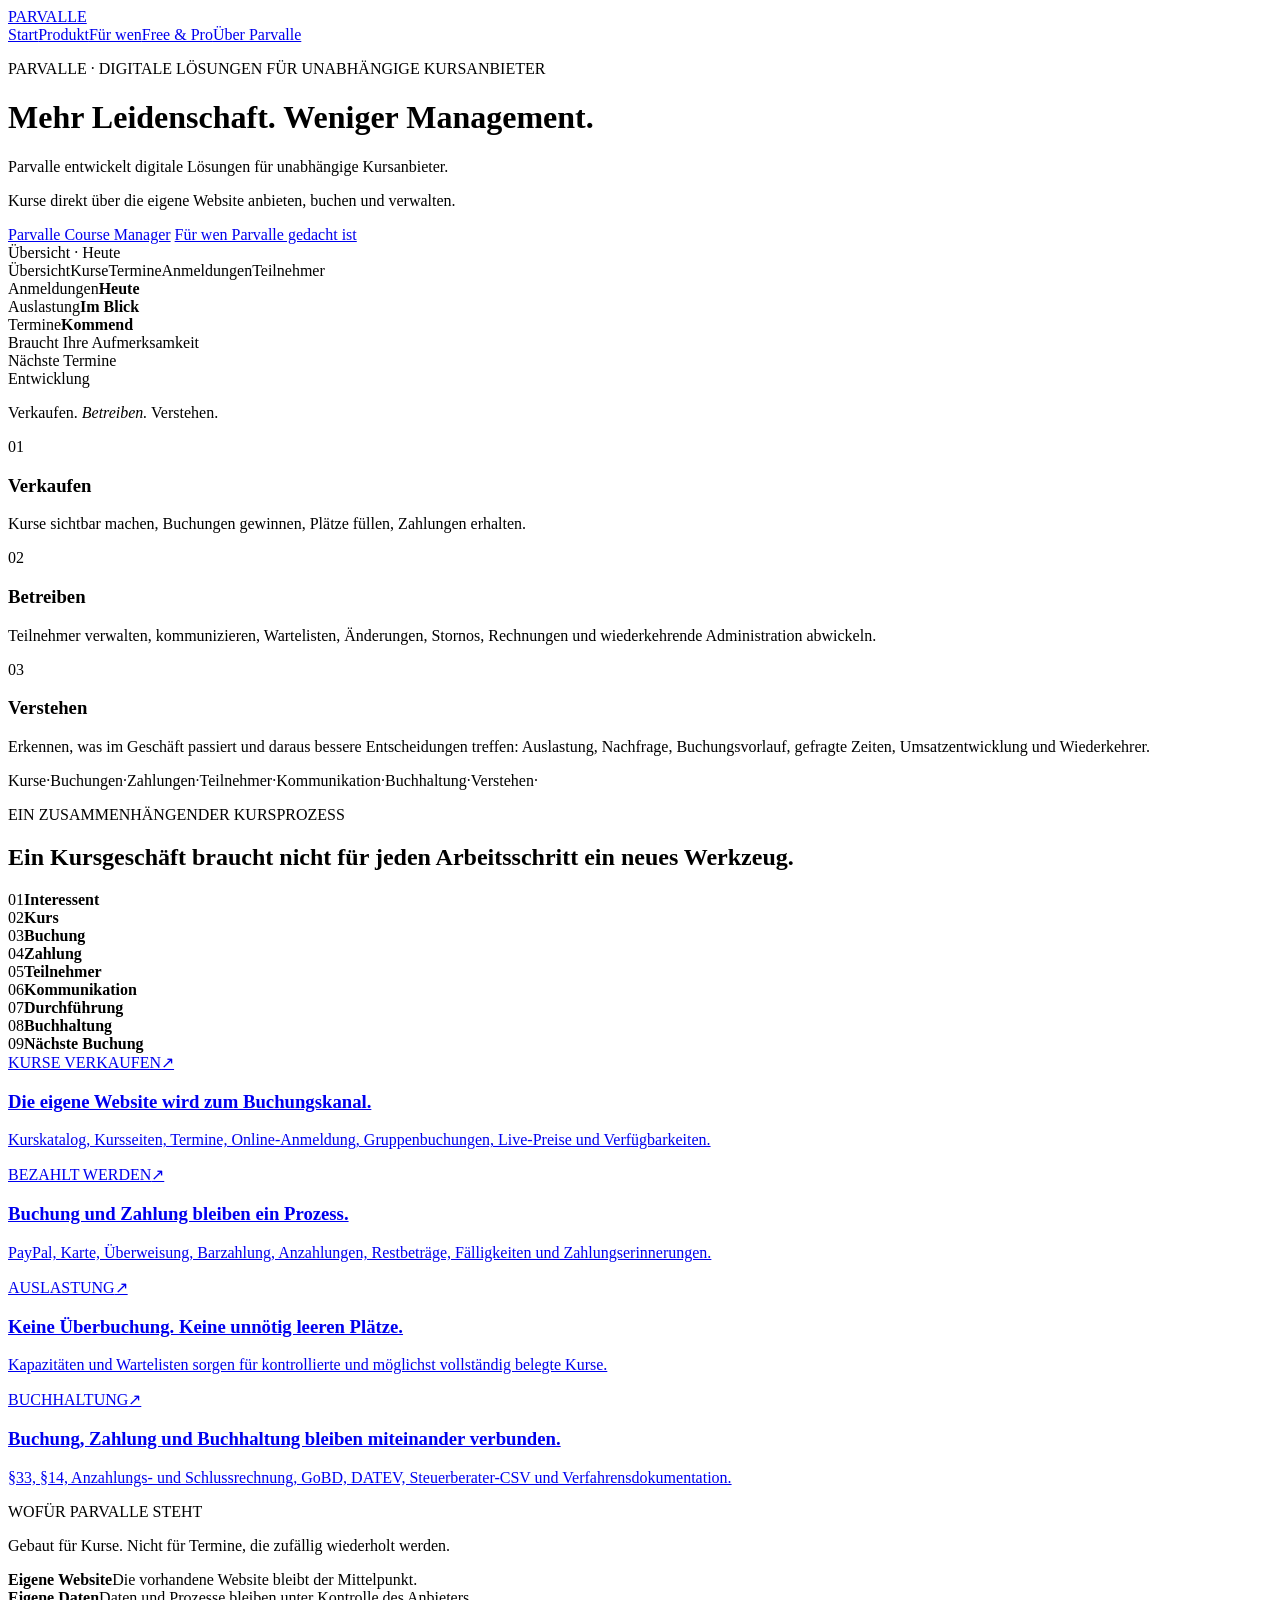
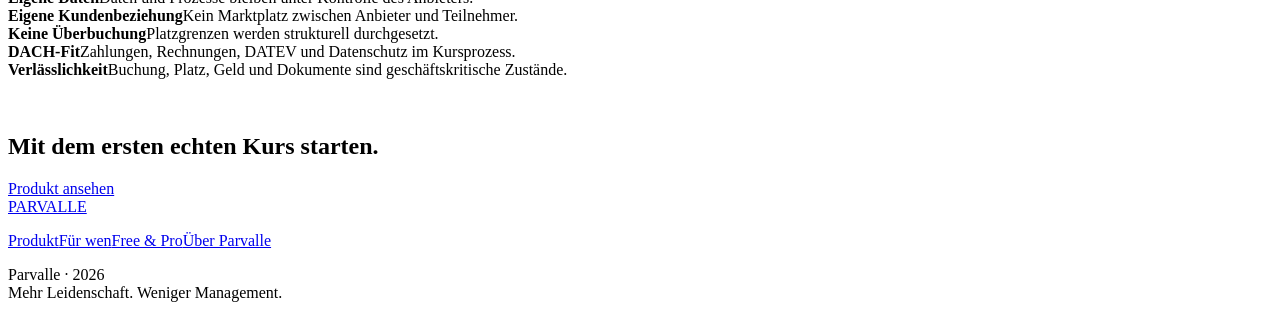
==== commit 6d22dd22: "Add files via upload" ====
--- a/index.html
+++ b/index.html
@@ -1,260 +1,120 @@
 <!doctype html>
-<html lang="en">
+<html lang="de">
 <head>
-  <meta charset="utf-8" />
-  <meta name="viewport" content="width=device-width, initial-scale=1" />
-  <meta name="description" content="A fictional UI/UX designer portfolio landing page built as a polished, responsive, award-style single page experience." />
-  <meta name="theme-color" content="#09090f" />
-  <title>Lina Vale — UI/UX Portfolio</title>
-  <link rel="stylesheet" href="styles.css" />
+<meta charset="utf-8">
+<meta name="viewport" content="width=device-width,initial-scale=1">
+<title>Parvalle · Mehr Leidenschaft. Weniger Management.</title>
+<meta name="description" content="Parvalle entwickelt digitale Lösungen für unabhängige Kursanbieter.">
+<link rel="stylesheet" href="assets/styles.css">
 </head>
 <body>
-  <a class="skip-link" href="#main">Skip to content</a>
-  <canvas id="atmosphere" aria-hidden="true"></canvas>
-  <div class="grain" aria-hidden="true"></div>
-  <div class="cursor" aria-hidden="true"></div>
+<div class="nav-wrap"><div class="container"><nav class="nav" aria-label="Hauptnavigation"><a class="brand" href="index.html">PARVALLE</a><div class="nav__links"><a href="index.html" aria-current="page">Start</a><a href="produkt.html">Produkt</a><a href="fuer-wen.html">Für wen</a><a href="free-pro.html">Free & Pro</a><a href="ueber-parvalle.html">Über Parvalle</a></div></nav></div></div>
 
-  <header class="site-header" data-header>
-    <a class="brand" href="#top" aria-label="Lina Vale home">
-      <span class="brand-mark">LV</span>
-      <span class="brand-copy">Lina Vale</span>
-    </a>
-    <nav class="nav" aria-label="Primary navigation" data-nav>
-      <a href="#work">Work</a>
-      <a href="#services">Services</a>
-      <a href="#process">Process</a>
-      <a href="#about">About</a>
-      <a href="#contact" class="nav-pill">Book sprint</a>
-    </nav>
-    <button class="menu-button" type="button" aria-label="Open menu" aria-expanded="false" data-menu>
-      <span></span>
-      <span></span>
-    </button>
-  </header>
-
-  <main id="main">
-    <section class="hero section-shell" id="top">
-      <div class="hero-copy reveal">
-        <p class="eyebrow"><span></span> Independent UI/UX Designer · Berlin / Remote</p>
-        <h1>Interfaces that feel <em>inevitable.</em></h1>
-        <p class="hero-lede">I design high-conversion digital products for founders and product teams that need clarity, speed and a sharper visual point of view.</p>
-        <div class="hero-actions">
-          <a href="#work" class="button button-primary">Explore selected work</a>
-          <a href="#contact" class="button button-ghost">Start a project</a>
+<main>
+  <div class="container">
+    <header class="hero">
+      <div class="hero__grid">
+        <div>
+          <p class="eyebrow" data-reveal>PARVALLE · DIGITALE LÖSUNGEN FÜR UNABHÄNGIGE KURSANBIETER</p>
+          <h1 data-kinetic>Mehr Leidenschaft. Weniger Management.</h1>
+        </div>
+        <div class="hero__copy" data-reveal-group>
+          <p class="lede" data-reveal>Parvalle entwickelt digitale Lösungen für unabhängige Kursanbieter.</p>
+          <p data-reveal>Kurse direkt über die eigene Website anbieten, buchen und verwalten.</p>
+          <div class="hero__actions" data-reveal>
+            <a class="btn btn--accent" data-magnetic href="produkt.html">Parvalle Course Manager</a>
+            <a class="btn btn--ghost" data-magnetic href="fuer-wen.html">Für wen Parvalle gedacht ist</a>
+          </div>
         </div>
       </div>
+    </header>
 
-      <div class="hero-stage reveal" aria-label="Portfolio preview cards">
-        <div class="orb orb-one"></div>
-        <div class="orb orb-two"></div>
-        <article class="phone-frame tilt-card" data-tilt>
-          <div class="phone-topbar">
-            <span></span><span></span><span></span>
-          </div>
-          <div class="phone-screen">
-            <div class="screen-grid"></div>
-            <div class="mini-card glass-card floating-card card-a">
-              <small>Friction audit</small>
-              <strong>−42%</strong>
-              <span>checkout drop-off</span>
+    <section style="padding-top:0">
+      <div class="product-frame" data-reveal>
+        <div class="frame__bar"><div class="frame__dots"><i class="frame__dot"></i><i class="frame__dot"></i><i class="frame__dot"></i></div><div class="frame__title">Übersicht · Heute</div></div>
+        <div class="frame__body">
+          <div class="frame__side"><span>Übersicht</span><span>Kurse</span><span>Termine</span><span>Anmeldungen</span><span>Teilnehmer</span></div>
+          <div class="frame__main">
+            <div class="metric-grid">
+              <div class="metric"><span>Anmeldungen</span><strong>Heute</strong></div>
+              <div class="metric"><span>Auslastung</span><strong>Im Blick</strong></div>
+              <div class="metric"><span>Termine</span><strong>Kommend</strong></div>
             </div>
-            <div class="mini-card dark-card floating-card card-b">
-              <small>Prototype</small>
-              <strong>12 screens</strong>
-              <span>tested in 5 days</span>
+            <div class="frame__list">
+              <div class="frame__row"><span>Braucht Ihre Aufmerksamkeit</span><div class="bar"><i style="width:62%"></i></div></div>
+              <div class="frame__row"><span>Nächste Termine</span><div class="bar"><i style="width:82%"></i></div></div>
+              <div class="frame__row"><span>Entwicklung</span><div class="bar"><i style="width:48%"></i></div></div>
             </div>
-            <div class="route-line"></div>
-            <div class="product-pill pill-one">Flow</div>
-            <div class="product-pill pill-two">Design System</div>
-            <div class="product-pill pill-three">Launch</div>
-          </div>
-        </article>
-        <div class="signal-card reveal-late">
-          <span class="signal-dot"></span>
-          <div>
-            <strong>Live design room</strong>
-            <p>Strategy, prototype and interface polish in one focused sprint.</p>
           </div>
         </div>
       </div>
     </section>
 
-    <section class="proof-strip section-shell reveal" aria-label="Client proof points">
-      <p>Trusted by product teams building in</p>
-      <div class="marquee" aria-hidden="true">
-        <div class="marquee-track">
-          <span>Fintech</span><span>SaaS</span><span>Wellness</span><span>Mobility</span><span>AI Tools</span><span>Commerce</span>
-          <span>Fintech</span><span>SaaS</span><span>Wellness</span><span>Mobility</span><span>AI Tools</span><span>Commerce</span>
-        </div>
+    <section class="statement">
+      <p class="statement__text" data-reveal>Verkaufen. <em>Betreiben.</em> Verstehen.</p>
+    </section>
+
+    <section style="padding-top:0">
+      <div class="triad" data-reveal-group>
+        <article data-reveal><span class="num">01</span><div><h3>Verkaufen</h3><p>Kurse sichtbar machen, Buchungen gewinnen, Plätze füllen, Zahlungen erhalten.</p></div></article>
+        <article data-reveal><span class="num">02</span><div><h3>Betreiben</h3><p>Teilnehmer verwalten, kommunizieren, Wartelisten, Änderungen, Stornos, Rechnungen und wiederkehrende Administration abwickeln.</p></div></article>
+        <article data-reveal><span class="num">03</span><div><h3>Verstehen</h3><p>Erkennen, was im Geschäft passiert und daraus bessere Entscheidungen treffen: Auslastung, Nachfrage, Buchungsvorlauf, gefragte Zeiten, Umsatzentwicklung und Wiederkehrer.</p></div></article>
+      </div>
+    </section>
+  </div>
+
+  <section class="strip">
+    <div class="marquee" data-marquee data-speed="48"><div class="marquee__track"><span>Kurse</span><span>·</span><span>Buchungen</span><span>·</span><span>Zahlungen</span><span>·</span><span>Teilnehmer</span><span>·</span><span>Kommunikation</span><span>·</span><span>Buchhaltung</span><span>·</span><span>Verstehen</span><span>·</span></div></div>
+  </section>
+
+  <div class="container">
+    <section class="process">
+      <div class="process__sticky">
+        <p class="eyebrow" data-reveal>EIN ZUSAMMENHÄNGENDER KURSPROZESS</p>
+        <h2 data-reveal>Ein Kursgeschäft braucht nicht für jeden Arbeitsschritt ein neues Werkzeug.</h2>
+      </div>
+      <div class="process__steps" data-reveal-group>
+        <div class="process__step" data-reveal><span>01</span><strong>Interessent</strong></div>
+        <div class="process__step" data-reveal><span>02</span><strong>Kurs</strong></div>
+        <div class="process__step" data-reveal><span>03</span><strong>Buchung</strong></div>
+        <div class="process__step" data-reveal><span>04</span><strong>Zahlung</strong></div>
+        <div class="process__step" data-reveal><span>05</span><strong>Teilnehmer</strong></div>
+        <div class="process__step" data-reveal><span>06</span><strong>Kommunikation</strong></div>
+        <div class="process__step" data-reveal><span>07</span><strong>Durchführung</strong></div>
+        <div class="process__step" data-reveal><span>08</span><strong>Buchhaltung</strong></div>
+        <div class="process__step" data-reveal><span>09</span><strong>Nächste Buchung</strong></div>
       </div>
     </section>
 
-    <section class="section-shell section-heading reveal" id="work">
-      <p class="eyebrow"><span></span> Selected product stories</p>
-      <h2>Less decoration. More decisions users can trust.</h2>
-    </section>
-
-    <section class="work-grid section-shell">
-      <article class="project-card reveal tilt-card" data-tilt>
-        <div class="project-top">
-          <span>01</span>
-          <p>Fintech onboarding</p>
-        </div>
-        <h3>Turning a dense KYC process into a calm, guided mobile flow.</h3>
-        <div class="project-visual visual-one" aria-hidden="true">
-          <div></div><div></div><div></div>
-        </div>
-        <ul>
-          <li>Design sprint, UX writing, mobile prototype</li>
-          <li>18-step flow compressed into 7 confident moments</li>
-        </ul>
-      </article>
-
-      <article class="project-card project-card-large reveal tilt-card" data-tilt>
-        <div class="project-top">
-          <span>02</span>
-          <p>AI research workspace</p>
-        </div>
-        <h3>A dashboard that makes messy research signals feel readable.</h3>
-        <div class="project-visual visual-two" aria-hidden="true">
-          <div class="data-line"></div>
-          <div class="data-pill"></div>
-          <div class="data-stack"><span></span><span></span><span></span></div>
-        </div>
-        <ul>
-          <li>Information architecture, component library, interaction model</li>
-          <li>Designed for researchers switching between evidence and action</li>
-        </ul>
-      </article>
-
-      <article class="project-card reveal tilt-card" data-tilt>
-        <div class="project-top">
-          <span>03</span>
-          <p>Premium commerce</p>
-        </div>
-        <h3>Creating a sensual, fast storefront for a niche fragrance house.</h3>
-        <div class="project-visual visual-three" aria-hidden="true">
-          <div class="bottle"></div>
-          <div class="halo"></div>
-        </div>
-        <ul>
-          <li>Art direction, PDP UX, launch landing page</li>
-          <li>Story-led purchase path with performance-conscious visuals</li>
-        </ul>
-      </article>
-    </section>
-
-    <section class="services section-shell" id="services">
-      <div class="section-heading reveal">
-        <p class="eyebrow"><span></span> Services</p>
-        <h2>Focused help for the places where product momentum usually gets stuck.</h2>
-      </div>
-      <div class="service-grid">
-        <article class="service-card reveal">
-          <span>01</span>
-          <h3>UX Sprint</h3>
-          <p>Map the user journey, remove friction and ship a tested prototype before the team loses momentum.</p>
-        </article>
-        <article class="service-card reveal">
-          <span>02</span>
-          <h3>Interface Direction</h3>
-          <p>Define the visual system, interaction mood and screen rhythm your product needs to feel memorable.</p>
-        </article>
-        <article class="service-card reveal">
-          <span>03</span>
-          <h3>Design Systems</h3>
-          <p>Build practical components, tokens and usage rules that developers can actually work with.</p>
-        </article>
-        <article class="service-card reveal">
-          <span>04</span>
-          <h3>Launch Pages</h3>
-          <p>Turn positioning into a page that explains the product quickly and gives visitors a reason to act.</p>
-        </article>
+    <section class="rule">
+      <div class="cards" data-reveal-group>
+        <a class="card" data-reveal href="produkt.html"><div class="card__top"><span class="card__kicker">KURSE VERKAUFEN</span><span class="card__arrow">↗</span></div><h3>Die eigene Website wird zum Buchungskanal.</h3><p>Kurskatalog, Kursseiten, Termine, Online-Anmeldung, Gruppenbuchungen, Live-Preise und Verfügbarkeiten.</p></a>
+        <a class="card" data-reveal href="produkt.html"><div class="card__top"><span class="card__kicker">BEZAHLT WERDEN</span><span class="card__arrow">↗</span></div><h3>Buchung und Zahlung bleiben ein Prozess.</h3><p>PayPal, Karte, Überweisung, Barzahlung, Anzahlungen, Restbeträge, Fälligkeiten und Zahlungserinnerungen.</p></a>
+        <a class="card" data-reveal href="produkt.html"><div class="card__top"><span class="card__kicker">AUSLASTUNG</span><span class="card__arrow">↗</span></div><h3>Keine Überbuchung. Keine unnötig leeren Plätze.</h3><p>Kapazitäten und Wartelisten sorgen für kontrollierte und möglichst vollständig belegte Kurse.</p></a>
+        <a class="card" data-reveal href="produkt.html"><div class="card__top"><span class="card__kicker">BUCHHALTUNG</span><span class="card__arrow">↗</span></div><h3>Buchung, Zahlung und Buchhaltung bleiben miteinander verbunden.</h3><p>§33, §14, Anzahlungs- und Schlussrechnung, GoBD, DATEV, Steuerberater-CSV und Verfahrensdokumentation.</p></a>
       </div>
     </section>
+  </div>
 
-    <section class="process section-shell" id="process">
-      <div class="process-copy reveal">
-        <p class="eyebrow"><span></span> Process</p>
-        <h2>Built like a workshop, polished like a campaign.</h2>
-        <p>Every project moves through four tight loops. No bloated decks, no endless alignment rituals. The goal is a product experience that feels obvious only after the hard thinking has been done.</p>
-      </div>
-      <div class="process-list">
-        <article class="process-item reveal">
-          <span>01</span>
-          <div>
-            <h3>Signal</h3>
-            <p>Customer interviews, analytics review and a sharp brief that names the real problem.</p>
-          </div>
-        </article>
-        <article class="process-item reveal">
-          <span>02</span>
-          <div>
-            <h3>Structure</h3>
-            <p>Journey map, content hierarchy and decision points before a single glossy screen appears.</p>
-          </div>
-        </article>
-        <article class="process-item reveal">
-          <span>03</span>
-          <div>
-            <h3>Prototype</h3>
-            <p>Clickable flows, motion notes and a clear testing script for fast evidence.</p>
-          </div>
-        </article>
-        <article class="process-item reveal">
-          <span>04</span>
-          <div>
-            <h3>Systemize</h3>
-            <p>Components, handoff details and launch assets that let the team keep moving.</p>
-          </div>
-        </article>
-      </div>
-    </section>
+  <section class="dark">
+    <div class="container">
+      <section>
+        <p class="eyebrow" data-reveal>WOFÜR PARVALLE STEHT</p>
+        <p class="quote" data-reveal>Gebaut für Kurse. Nicht für Termine, die zufällig wiederholt werden.</p>
+        <div class="pillars" data-reveal-group>
+          <div class="pill" data-reveal><strong>Eigene Website</strong>Die vorhandene Website bleibt der Mittelpunkt.</div>
+          <div class="pill" data-reveal><strong>Eigene Daten</strong>Daten und Prozesse bleiben unter Kontrolle des Anbieters.</div>
+          <div class="pill" data-reveal><strong>Eigene Kundenbeziehung</strong>Kein Marktplatz zwischen Anbieter und Teilnehmer.</div>
+          <div class="pill" data-reveal><strong>Keine Überbuchung</strong>Platzgrenzen werden strukturell durchgesetzt.</div>
+          <div class="pill" data-reveal><strong>DACH-Fit</strong>Zahlungen, Rechnungen, DATEV und Datenschutz im Kursprozess.</div>
+          <div class="pill" data-reveal><strong>Verlässlichkeit</strong>Buchung, Platz, Geld und Dokumente sind geschäftskritische Zustände.</div>
+        </div>
+      </section>
+    </div>
+  </section>
 
-    <section class="about section-shell" id="about">
-      <div class="portrait-card reveal tilt-card" data-tilt>
-        <div class="portrait-gradient"></div>
-        <div class="portrait-content">
-          <span>Lina Vale</span>
-          <p>UI/UX Designer · Product Thinker · Interface Systems</p>
-        </div>
-      </div>
-      <div class="about-copy reveal">
-        <p class="eyebrow"><span></span> About</p>
-        <h2>I work where brand taste meets product evidence.</h2>
-        <p>For the last seven years, I have helped early-stage and growth teams translate messy product ideas into interfaces people understand in seconds. My work sits between strategy, behavior design and visual craft.</p>
-        <div class="stats" aria-label="Portfolio statistics">
-          <div><strong data-count="47">0</strong><span>projects shipped</span></div>
-          <div><strong data-count="12">0</strong><span>industries explored</span></div>
-          <div><strong data-count="8">0</strong><span>design systems</span></div>
-        </div>
-      </div>
-    </section>
-
-    <section class="quote section-shell reveal">
-      <blockquote>
-        “Lina turned a product nobody could explain into a launch story our whole team could finally rally around.”
-      </blockquote>
-      <p>Jonas Meyer · Founder, Northline Labs</p>
-    </section>
-
-    <section class="contact section-shell reveal" id="contact">
-      <div>
-        <p class="eyebrow"><span></span> Open for Q3 projects</p>
-        <h2>Bring a product challenge. Leave with a sharper interface.</h2>
-      </div>
-      <a class="contact-button" href="mailto:hello@linavale.studio?subject=Project%20Sprint%20Inquiry">
-        <span>hello@linavale.studio</span>
-        <svg viewBox="0 0 24 24" aria-hidden="true"><path d="M7 17 17 7M9 7h8v8"/></svg>
-      </a>
-    </section>
-  </main>
-
-  <footer class="site-footer section-shell">
-    <p>© 2026 Lina Vale Studio</p>
-    <a href="#top">Back to top</a>
-  </footer>
-
-  <script src="app.js" defer></script>
-</body>
-</html>
+  <div class="container"><section class="cta"><div class="cta__box" data-reveal><div><p class="eyebrow" style="color:rgba(255,255,255,.7)">PARVALLE COURSE MANAGER</p><h2>Mit dem ersten echten Kurs starten.</h2></div><a class="btn" data-magnetic href="produkt.html">Produkt ansehen</a></div></section></div>
+</main>
+<footer class="footer"><div class="container footer__grid"><div><a class="brand" href="index.html">PARVALLE</a><div class="footer__links" style="margin-top:1rem"><a href="produkt.html">Produkt</a><a href="fuer-wen.html">Für wen</a><a href="free-pro.html">Free & Pro</a><a href="ueber-parvalle.html">Über Parvalle</a></div></div><p class="footer__meta">Parvalle · 2026<br>Mehr Leidenschaft. Weniger Management.</p></div></footer>
+<script src="assets/motion.js"></script>
+</body></html>
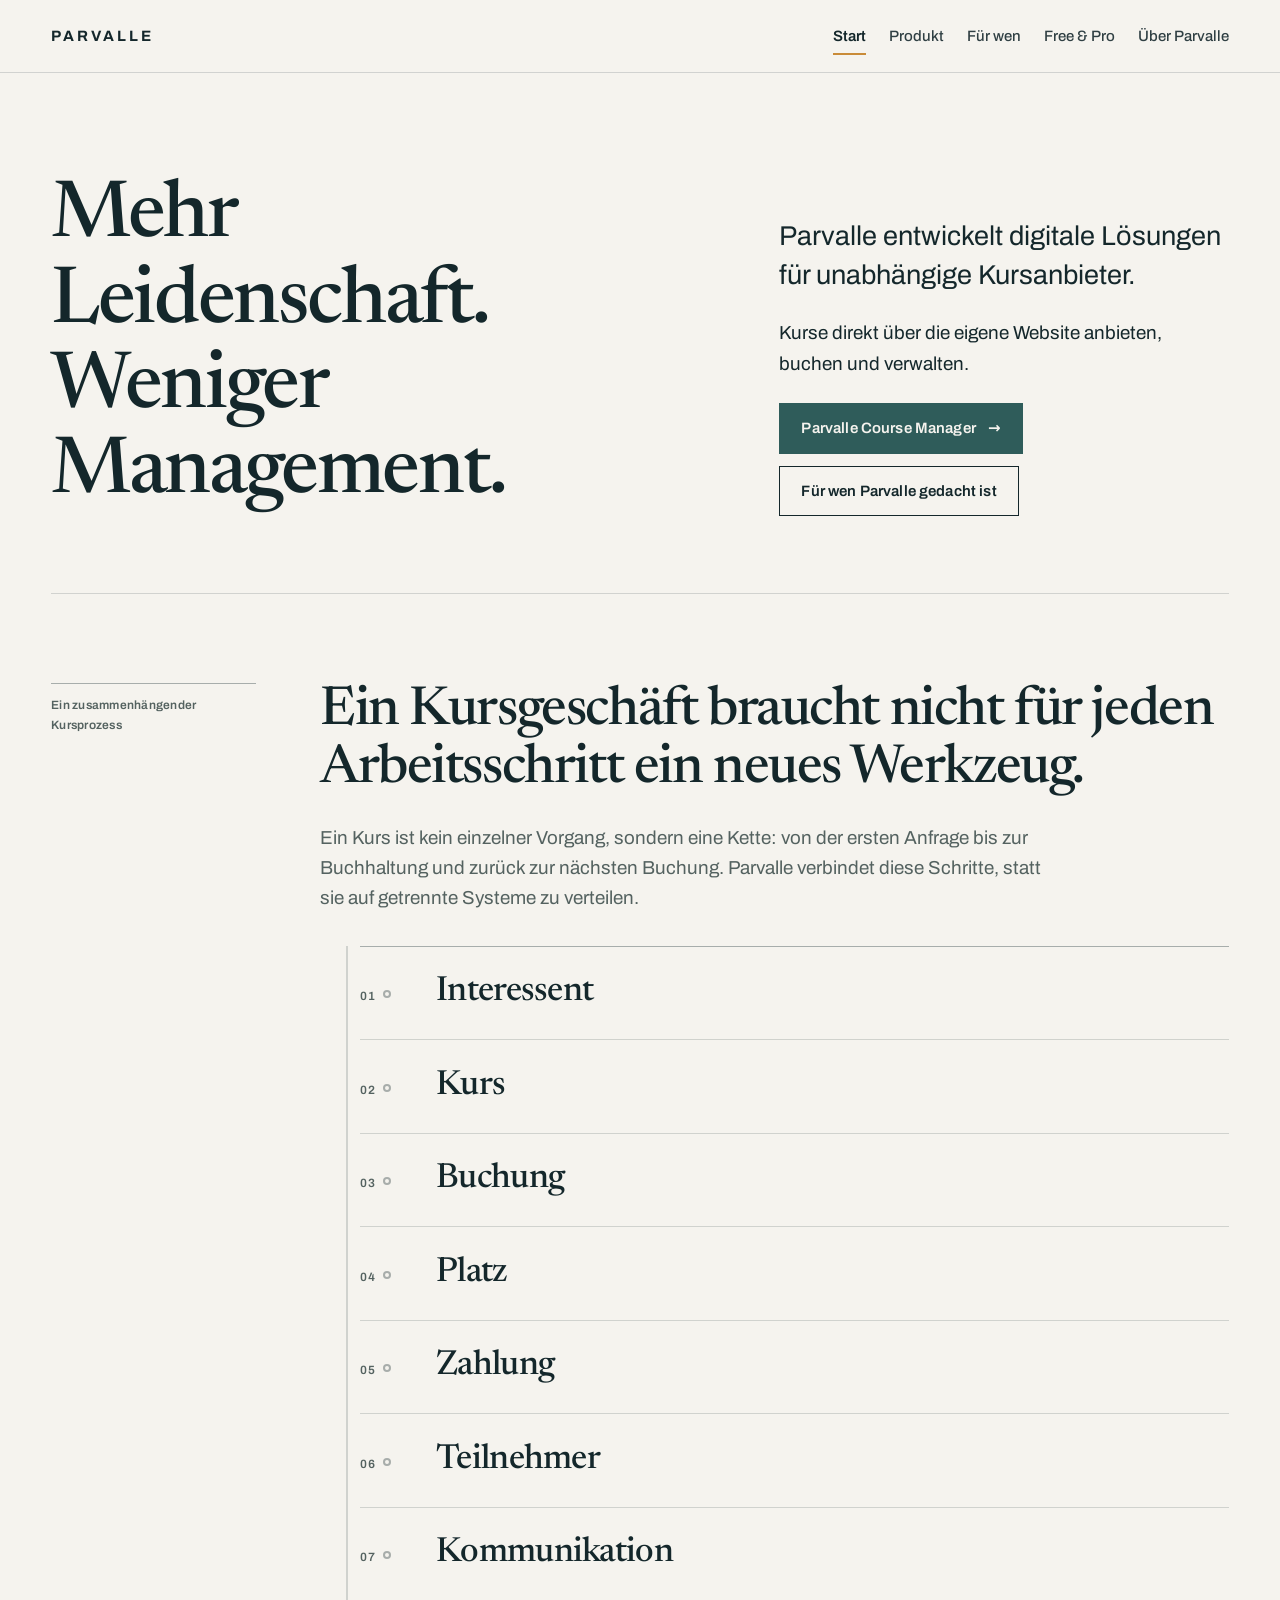
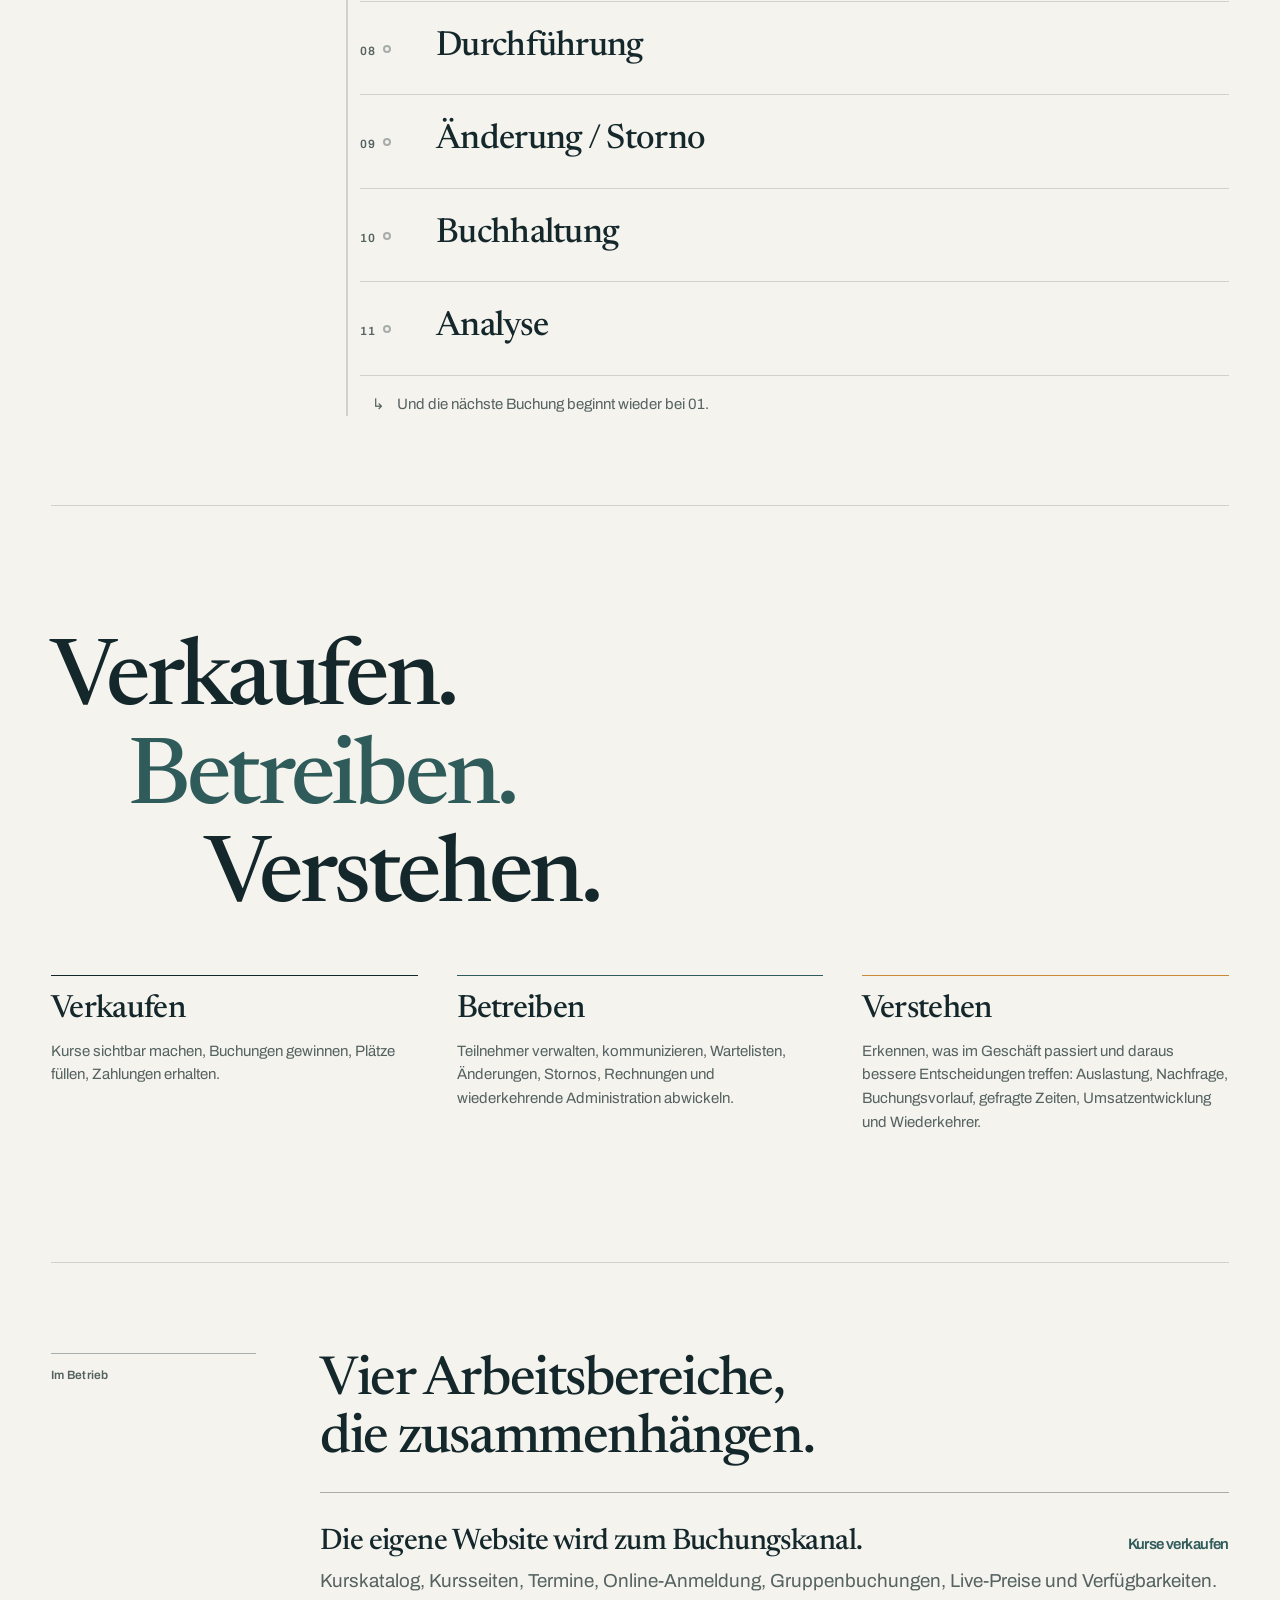
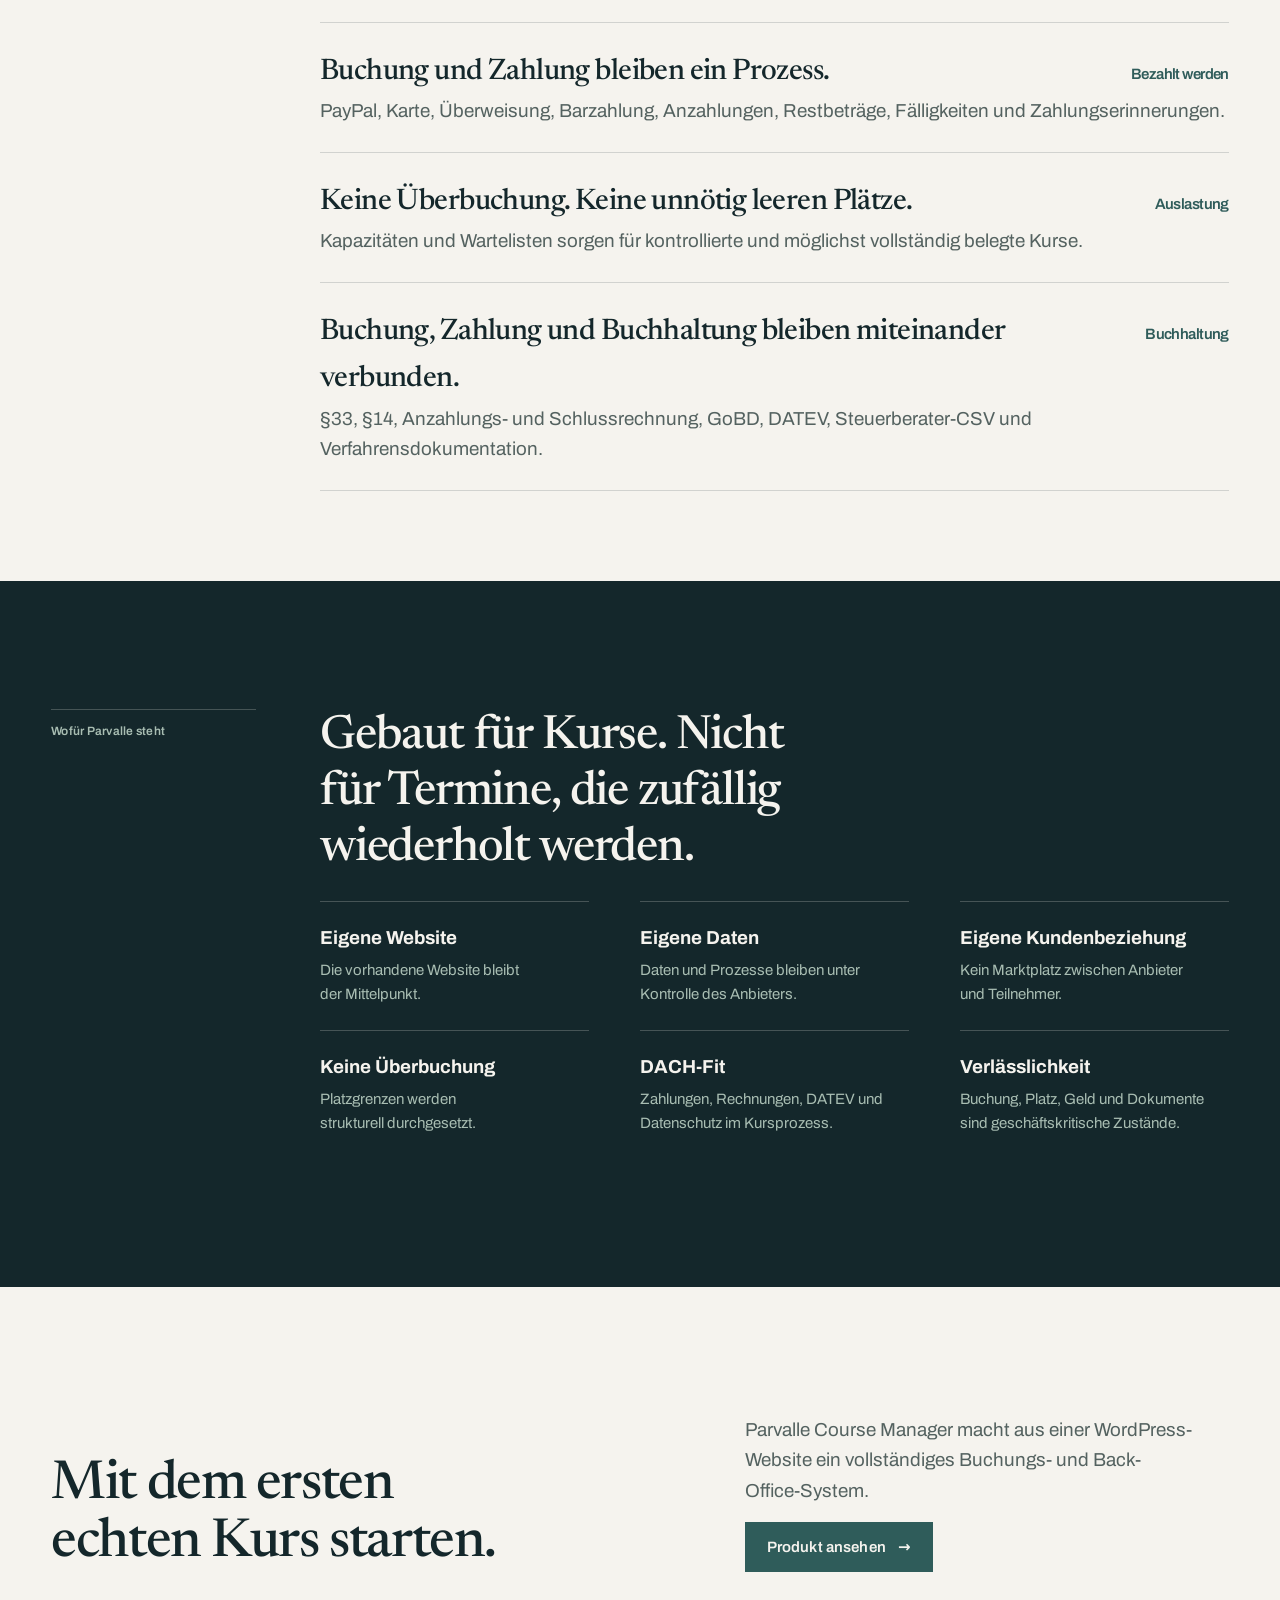
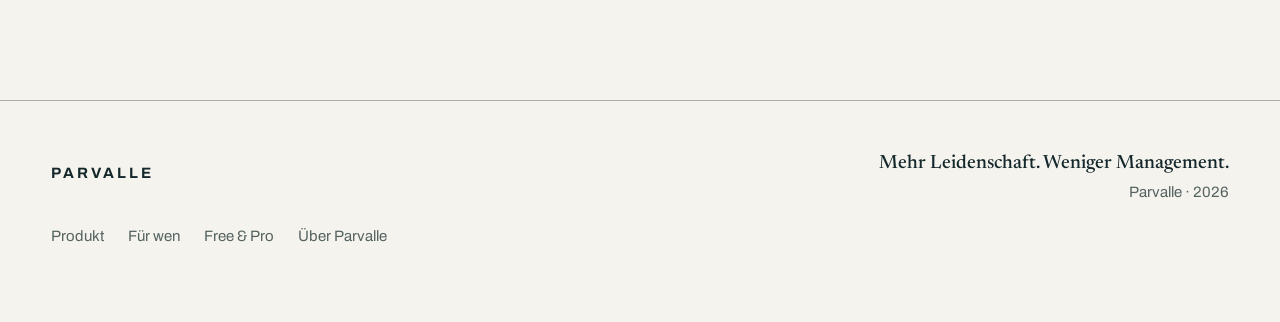
==== commit 210fea4b: "Redesign PARVALLE site: editorial system, real fonts, WCAG 2.2 AA Replaces the layout and type syste" ====
--- a/index.html
+++ b/index.html
@@ -4,117 +4,238 @@
 <meta charset="utf-8">
 <meta name="viewport" content="width=device-width,initial-scale=1">
 <title>Parvalle · Mehr Leidenschaft. Weniger Management.</title>
-<meta name="description" content="Parvalle entwickelt digitale Lösungen für unabhängige Kursanbieter.">
+<meta name="description" content="Parvalle entwickelt digitale Lösungen für unabhängige Kursanbieter. Kurse direkt über die eigene Website anbieten, buchen und verwalten.">
+<meta name="theme-color" content="#F5F3EE">
+<link rel="icon" href="assets/favicon.svg" type="image/svg+xml">
+<link rel="preload" href="assets/fonts/archivo-var.woff2" as="font" type="font/woff2" crossorigin>
+<link rel="preload" href="assets/fonts/newsreader-var.woff2" as="font" type="font/woff2" crossorigin>
 <link rel="stylesheet" href="assets/styles.css">
+<meta property="og:type" content="website">
+<meta property="og:site_name" content="Parvalle">
+<meta property="og:locale" content="de_DE">
+<meta property="og:title" content="Parvalle · Mehr Leidenschaft. Weniger Management.">
+<meta property="og:description" content="Parvalle entwickelt digitale Lösungen für unabhängige Kursanbieter.">
+<meta property="og:image" content="assets/og-parvalle.png">
+<meta name="twitter:card" content="summary_large_image">
 </head>
 <body>
-<div class="nav-wrap"><div class="container"><nav class="nav" aria-label="Hauptnavigation"><a class="brand" href="index.html">PARVALLE</a><div class="nav__links"><a href="index.html" aria-current="page">Start</a><a href="produkt.html">Produkt</a><a href="fuer-wen.html">Für wen</a><a href="free-pro.html">Free & Pro</a><a href="ueber-parvalle.html">Über Parvalle</a></div></nav></div></div>
-
-<main>
-  <div class="container">
-    <header class="hero">
+<a class="skip-link" href="#main">Zum Inhalt springen</a>
+
+<header class="masthead">
+  <div class="container container--wide masthead__inner">
+    <a class="wordmark" href="index.html">Parvalle</a>
+    <nav class="nav" aria-label="Hauptnavigation">
+      <a href="index.html" aria-current="page">Start</a>
+      <a href="produkt.html">Produkt</a>
+      <a href="fuer-wen.html">Für wen</a>
+      <a href="free-pro.html">Free &amp; Pro</a>
+      <a href="ueber-parvalle.html">Über Parvalle</a>
+    </nav>
+    <details class="menu" data-menu>
+      <summary aria-label="Menü öffnen">
+        <span class="menu__bars" aria-hidden="true"><i></i><i></i><i></i></span>
+        Menü
+      </summary>
+      <nav class="menu__panel" aria-label="Hauptnavigation mobil">
+        <a href="index.html" aria-current="page">Start</a>
+        <a href="produkt.html">Produkt</a>
+        <a href="fuer-wen.html">Für wen</a>
+        <a href="free-pro.html">Free &amp; Pro</a>
+        <a href="ueber-parvalle.html">Über Parvalle</a>
+      </nav>
+    </details>
+  </div>
+</header>
+
+<main id="main">
+
+  <!-- Hero -->
+  <div class="container container--wide">
+    <section class="hero">
       <div class="hero__grid">
-        <div>
-          <p class="eyebrow" data-reveal>PARVALLE · DIGITALE LÖSUNGEN FÜR UNABHÄNGIGE KURSANBIETER</p>
-          <h1 data-kinetic>Mehr Leidenschaft. Weniger Management.</h1>
-        </div>
-        <div class="hero__copy" data-reveal-group>
-          <p class="lede" data-reveal>Parvalle entwickelt digitale Lösungen für unabhängige Kursanbieter.</p>
-          <p data-reveal>Kurse direkt über die eigene Website anbieten, buchen und verwalten.</p>
-          <div class="hero__actions" data-reveal>
-            <a class="btn btn--accent" data-magnetic href="produkt.html">Parvalle Course Manager</a>
-            <a class="btn btn--ghost" data-magnetic href="fuer-wen.html">Für wen Parvalle gedacht ist</a>
-          </div>
-        </div>
-      </div>
-    </header>
-
-    <section style="padding-top:0">
-      <div class="product-frame" data-reveal>
-        <div class="frame__bar"><div class="frame__dots"><i class="frame__dot"></i><i class="frame__dot"></i><i class="frame__dot"></i></div><div class="frame__title">Übersicht · Heute</div></div>
-        <div class="frame__body">
-          <div class="frame__side"><span>Übersicht</span><span>Kurse</span><span>Termine</span><span>Anmeldungen</span><span>Teilnehmer</span></div>
-          <div class="frame__main">
-            <div class="metric-grid">
-              <div class="metric"><span>Anmeldungen</span><strong>Heute</strong></div>
-              <div class="metric"><span>Auslastung</span><strong>Im Blick</strong></div>
-              <div class="metric"><span>Termine</span><strong>Kommend</strong></div>
-            </div>
-            <div class="frame__list">
-              <div class="frame__row"><span>Braucht Ihre Aufmerksamkeit</span><div class="bar"><i style="width:62%"></i></div></div>
-              <div class="frame__row"><span>Nächste Termine</span><div class="bar"><i style="width:82%"></i></div></div>
-              <div class="frame__row"><span>Entwicklung</span><div class="bar"><i style="width:48%"></i></div></div>
-            </div>
-          </div>
-        </div>
-      </div>
-    </section>
-
-    <section class="statement">
-      <p class="statement__text" data-reveal>Verkaufen. <em>Betreiben.</em> Verstehen.</p>
-    </section>
-
-    <section style="padding-top:0">
-      <div class="triad" data-reveal-group>
-        <article data-reveal><span class="num">01</span><div><h3>Verkaufen</h3><p>Kurse sichtbar machen, Buchungen gewinnen, Plätze füllen, Zahlungen erhalten.</p></div></article>
-        <article data-reveal><span class="num">02</span><div><h3>Betreiben</h3><p>Teilnehmer verwalten, kommunizieren, Wartelisten, Änderungen, Stornos, Rechnungen und wiederkehrende Administration abwickeln.</p></div></article>
-        <article data-reveal><span class="num">03</span><div><h3>Verstehen</h3><p>Erkennen, was im Geschäft passiert und daraus bessere Entscheidungen treffen: Auslastung, Nachfrage, Buchungsvorlauf, gefragte Zeiten, Umsatzentwicklung und Wiederkehrer.</p></div></article>
-      </div>
-    </section>
-  </div>
-
-  <section class="strip">
-    <div class="marquee" data-marquee data-speed="48"><div class="marquee__track"><span>Kurse</span><span>·</span><span>Buchungen</span><span>·</span><span>Zahlungen</span><span>·</span><span>Teilnehmer</span><span>·</span><span>Kommunikation</span><span>·</span><span>Buchhaltung</span><span>·</span><span>Verstehen</span><span>·</span></div></div>
-  </section>
-
-  <div class="container">
-    <section class="process">
-      <div class="process__sticky">
-        <p class="eyebrow" data-reveal>EIN ZUSAMMENHÄNGENDER KURSPROZESS</p>
-        <h2 data-reveal>Ein Kursgeschäft braucht nicht für jeden Arbeitsschritt ein neues Werkzeug.</h2>
-      </div>
-      <div class="process__steps" data-reveal-group>
-        <div class="process__step" data-reveal><span>01</span><strong>Interessent</strong></div>
-        <div class="process__step" data-reveal><span>02</span><strong>Kurs</strong></div>
-        <div class="process__step" data-reveal><span>03</span><strong>Buchung</strong></div>
-        <div class="process__step" data-reveal><span>04</span><strong>Zahlung</strong></div>
-        <div class="process__step" data-reveal><span>05</span><strong>Teilnehmer</strong></div>
-        <div class="process__step" data-reveal><span>06</span><strong>Kommunikation</strong></div>
-        <div class="process__step" data-reveal><span>07</span><strong>Durchführung</strong></div>
-        <div class="process__step" data-reveal><span>08</span><strong>Buchhaltung</strong></div>
-        <div class="process__step" data-reveal><span>09</span><strong>Nächste Buchung</strong></div>
-      </div>
-    </section>
-
-    <section class="rule">
-      <div class="cards" data-reveal-group>
-        <a class="card" data-reveal href="produkt.html"><div class="card__top"><span class="card__kicker">KURSE VERKAUFEN</span><span class="card__arrow">↗</span></div><h3>Die eigene Website wird zum Buchungskanal.</h3><p>Kurskatalog, Kursseiten, Termine, Online-Anmeldung, Gruppenbuchungen, Live-Preise und Verfügbarkeiten.</p></a>
-        <a class="card" data-reveal href="produkt.html"><div class="card__top"><span class="card__kicker">BEZAHLT WERDEN</span><span class="card__arrow">↗</span></div><h3>Buchung und Zahlung bleiben ein Prozess.</h3><p>PayPal, Karte, Überweisung, Barzahlung, Anzahlungen, Restbeträge, Fälligkeiten und Zahlungserinnerungen.</p></a>
-        <a class="card" data-reveal href="produkt.html"><div class="card__top"><span class="card__kicker">AUSLASTUNG</span><span class="card__arrow">↗</span></div><h3>Keine Überbuchung. Keine unnötig leeren Plätze.</h3><p>Kapazitäten und Wartelisten sorgen für kontrollierte und möglichst vollständig belegte Kurse.</p></a>
-        <a class="card" data-reveal href="produkt.html"><div class="card__top"><span class="card__kicker">BUCHHALTUNG</span><span class="card__arrow">↗</span></div><h3>Buchung, Zahlung und Buchhaltung bleiben miteinander verbunden.</h3><p>§33, §14, Anzahlungs- und Schlussrechnung, GoBD, DATEV, Steuerberater-CSV und Verfahrensdokumentation.</p></a>
-      </div>
-    </section>
-  </div>
-
-  <section class="dark">
-    <div class="container">
-      <section>
-        <p class="eyebrow" data-reveal>WOFÜR PARVALLE STEHT</p>
-        <p class="quote" data-reveal>Gebaut für Kurse. Nicht für Termine, die zufällig wiederholt werden.</p>
-        <div class="pillars" data-reveal-group>
-          <div class="pill" data-reveal><strong>Eigene Website</strong>Die vorhandene Website bleibt der Mittelpunkt.</div>
-          <div class="pill" data-reveal><strong>Eigene Daten</strong>Daten und Prozesse bleiben unter Kontrolle des Anbieters.</div>
-          <div class="pill" data-reveal><strong>Eigene Kundenbeziehung</strong>Kein Marktplatz zwischen Anbieter und Teilnehmer.</div>
-          <div class="pill" data-reveal><strong>Keine Überbuchung</strong>Platzgrenzen werden strukturell durchgesetzt.</div>
-          <div class="pill" data-reveal><strong>DACH-Fit</strong>Zahlungen, Rechnungen, DATEV und Datenschutz im Kursprozess.</div>
-          <div class="pill" data-reveal><strong>Verlässlichkeit</strong>Buchung, Platz, Geld und Dokumente sind geschäftskritische Zustände.</div>
-        </div>
-      </section>
+        <h1>Mehr Leidenschaft. Weniger Management.</h1>
+        <div class="hero__side">
+          <p class="lead">Parvalle entwickelt digitale Lösungen für unabhängige Kursanbieter.</p>
+          <p>Kurse direkt über die eigene Website anbieten, buchen und verwalten.</p>
+          <div class="btn-row">
+            <a class="btn btn--primary" href="produkt.html">Parvalle Course Manager <span class="btn__arrow" aria-hidden="true">→</span></a>
+            <a class="btn" href="fuer-wen.html">Für wen Parvalle gedacht ist</a>
+          </div>
+        </div>
+      </div>
+    </section>
+  </div>
+
+  <!-- 01 · Ausgangslage -->
+  <div class="container container--wide">
+    <section class="section ruled">
+      <div class="spread">
+        <div class="spread__aside">
+          <p class="marker">Ein zusammenhängender Kursprozess</p>
+        </div>
+        <div class="spread__body">
+          <h2>Ein Kursgeschäft braucht nicht für jeden Arbeitsschritt ein neues Werkzeug.</h2>
+          <p class="muted">Ein Kurs ist kein einzelner Vorgang, sondern eine Kette: von der ersten Anfrage bis zur Buchhaltung und zurück zur nächsten Buchung. Parvalle verbindet diese Schritte, statt sie auf getrennte Systeme zu verteilen.</p>
+
+          <div class="chain" data-chain>
+            <div class="chain__rail" aria-hidden="true"></div>
+            <ol class="chain__list">
+              <li class="chain__step"><span class="chain__n">01</span><span class="chain__name">Interessent</span></li>
+              <li class="chain__step"><span class="chain__n">02</span><span class="chain__name">Kurs</span></li>
+              <li class="chain__step"><span class="chain__n">03</span><span class="chain__name">Buchung</span></li>
+              <li class="chain__step"><span class="chain__n">04</span><span class="chain__name">Platz</span></li>
+              <li class="chain__step"><span class="chain__n">05</span><span class="chain__name">Zahlung</span></li>
+              <li class="chain__step"><span class="chain__n">06</span><span class="chain__name">Teilnehmer</span></li>
+              <li class="chain__step"><span class="chain__n">07</span><span class="chain__name">Kommunikation</span></li>
+              <li class="chain__step"><span class="chain__n">08</span><span class="chain__name">Durchführung</span></li>
+              <li class="chain__step"><span class="chain__n">09</span><span class="chain__name">Änderung / Storno</span></li>
+              <li class="chain__step"><span class="chain__n">10</span><span class="chain__name">Buchhaltung</span></li>
+              <li class="chain__step"><span class="chain__n">11</span><span class="chain__name">Analyse</span></li>
+            </ol>
+            <p class="chain__loop"><span aria-hidden="true">↳</span> Und die nächste Buchung beginnt wieder bei 01.</p>
+          </div>
+        </div>
+      </div>
+    </section>
+  </div>
+
+  <!-- 02 · Verkaufen. Betreiben. Verstehen. -->
+  <div class="container container--wide">
+    <section class="section section--lg ruled">
+      <div class="statement">
+        <div class="statement__lines">
+          <p class="statement__line statement__line--1">Verkaufen.</p>
+          <p class="statement__line statement__line--2">Betreiben.</p>
+          <p class="statement__line statement__line--3">Verstehen.</p>
+        </div>
+        <div class="triptych">
+          <div class="triptych__item">
+            <h3>Verkaufen</h3>
+            <p>Kurse sichtbar machen, Buchungen gewinnen, Plätze füllen, Zahlungen erhalten.</p>
+          </div>
+          <div class="triptych__item">
+            <h3>Betreiben</h3>
+            <p>Teilnehmer verwalten, kommunizieren, Wartelisten, Änderungen, Stornos, Rechnungen und wiederkehrende Administration abwickeln.</p>
+          </div>
+          <div class="triptych__item">
+            <h3>Verstehen</h3>
+            <p>Erkennen, was im Geschäft passiert und daraus bessere Entscheidungen treffen: Auslastung, Nachfrage, Buchungsvorlauf, gefragte Zeiten, Umsatzentwicklung und Wiederkehrer.</p>
+          </div>
+        </div>
+      </div>
+    </section>
+  </div>
+
+  <!-- 03 · Was das im Betrieb bedeutet -->
+  <div class="container container--wide">
+    <section class="section ruled">
+      <div class="spread">
+        <div class="spread__aside">
+          <p class="marker">Im Betrieb</p>
+        </div>
+        <div class="spread__body">
+          <h2>Vier Arbeitsbereiche, die zusammenhängen.</h2>
+          <div class="ledger">
+            <a class="ledger__row" href="produkt.html">
+              <span>
+                <span class="ledger__title">Die eigene Website wird zum Buchungskanal. <span class="ledger__go">Kurse verkaufen</span></span>
+                <span class="ledger__body">Kurskatalog, Kursseiten, Termine, Online-Anmeldung, Gruppenbuchungen, Live-Preise und Verfügbarkeiten.</span>
+              </span>
+            </a>
+            <a class="ledger__row" href="produkt.html">
+              <span>
+                <span class="ledger__title">Buchung und Zahlung bleiben ein Prozess. <span class="ledger__go">Bezahlt werden</span></span>
+                <span class="ledger__body">PayPal, Karte, Überweisung, Barzahlung, Anzahlungen, Restbeträge, Fälligkeiten und Zahlungserinnerungen.</span>
+              </span>
+            </a>
+            <a class="ledger__row" href="produkt.html">
+              <span>
+                <span class="ledger__title">Keine Überbuchung. Keine unnötig leeren Plätze. <span class="ledger__go">Auslastung</span></span>
+                <span class="ledger__body">Kapazitäten und Wartelisten sorgen für kontrollierte und möglichst vollständig belegte Kurse.</span>
+              </span>
+            </a>
+            <a class="ledger__row" href="produkt.html">
+              <span>
+                <span class="ledger__title">Buchung, Zahlung und Buchhaltung bleiben miteinander verbunden. <span class="ledger__go">Buchhaltung</span></span>
+                <span class="ledger__body">§33, §14, Anzahlungs- und Schlussrechnung, GoBD, DATEV, Steuerberater-CSV und Verfahrensdokumentation.</span>
+              </span>
+            </a>
+          </div>
+        </div>
+      </div>
+    </section>
+  </div>
+
+  <!-- 04 · Wofür Parvalle steht (Vertrauen) -->
+  <section class="section section--lg on-ink">
+    <div class="container container--wide">
+      <div class="spread">
+        <div class="spread__aside">
+          <p class="marker">Wofür Parvalle steht</p>
+        </div>
+        <div class="spread__body">
+          <h2 class="pull">Gebaut für Kurse. Nicht für Termine, die zufällig wiederholt werden.</h2>
+          <div class="commitments">
+            <div class="commitment">
+              <h3>Eigene Website</h3>
+              <p>Die vorhandene Website bleibt der Mittelpunkt.</p>
+            </div>
+            <div class="commitment">
+              <h3>Eigene Daten</h3>
+              <p>Daten und Prozesse bleiben unter Kontrolle des Anbieters.</p>
+            </div>
+            <div class="commitment">
+              <h3>Eigene Kundenbeziehung</h3>
+              <p>Kein Marktplatz zwischen Anbieter und Teilnehmer.</p>
+            </div>
+            <div class="commitment">
+              <h3>Keine Überbuchung</h3>
+              <p>Platzgrenzen werden strukturell durchgesetzt.</p>
+            </div>
+            <div class="commitment">
+              <h3>DACH-Fit</h3>
+              <p>Zahlungen, Rechnungen, DATEV und Datenschutz im Kursprozess.</p>
+            </div>
+            <div class="commitment">
+              <h3>Verlässlichkeit</h3>
+              <p>Buchung, Platz, Geld und Dokumente sind geschäftskritische Zustände.</p>
+            </div>
+          </div>
+        </div>
+      </div>
     </div>
   </section>
 
-  <div class="container"><section class="cta"><div class="cta__box" data-reveal><div><p class="eyebrow" style="color:rgba(255,255,255,.7)">PARVALLE COURSE MANAGER</p><h2>Mit dem ersten echten Kurs starten.</h2></div><a class="btn" data-magnetic href="produkt.html">Produkt ansehen</a></div></section></div>
+  <!-- Closing -->
+  <div class="container container--wide">
+    <section class="closing">
+      <div class="closing__grid">
+        <h2>Mit dem ersten echten Kurs starten.</h2>
+        <div class="closing__aside">
+          <p class="muted">Parvalle Course Manager macht aus einer WordPress-Website ein vollständiges Buchungs- und Back-Office-System.</p>
+          <a class="btn btn--primary" href="produkt.html">Produkt ansehen <span class="btn__arrow" aria-hidden="true">→</span></a>
+        </div>
+      </div>
+    </section>
+  </div>
+
 </main>
-<footer class="footer"><div class="container footer__grid"><div><a class="brand" href="index.html">PARVALLE</a><div class="footer__links" style="margin-top:1rem"><a href="produkt.html">Produkt</a><a href="fuer-wen.html">Für wen</a><a href="free-pro.html">Free & Pro</a><a href="ueber-parvalle.html">Über Parvalle</a></div></div><p class="footer__meta">Parvalle · 2026<br>Mehr Leidenschaft. Weniger Management.</p></div></footer>
-<script src="assets/motion.js"></script>
-</body></html>+
+<footer class="footer">
+  <div class="container container--wide footer__grid">
+    <div>
+      <a class="wordmark" href="index.html">Parvalle</a>
+      <nav class="footer__nav" aria-label="Fußzeile">
+        <a href="produkt.html">Produkt</a>
+        <a href="fuer-wen.html">Für wen</a>
+        <a href="free-pro.html">Free &amp; Pro</a>
+        <a href="ueber-parvalle.html">Über Parvalle</a>
+      </nav>
+    </div>
+    <p class="footer__meta"><strong>Mehr Leidenschaft. Weniger Management.</strong>Parvalle · 2026</p>
+  </div>
+</footer>
+
+<script src="assets/motion.js" defer></script>
+</body>
+</html>
--- a/assets/styles.css
+++ b/assets/styles.css
@@ -0,0 +1,584 @@
+@charset "utf-8";
+
+/* =============================================================
+   PARVALLE — Design system
+   Visual world: quiet editorial modernism.
+   Ground = Papier, authority = Tiefenschwarz, brand = Teal,
+   Amber marks the operating chain. Type carries the pages.
+   ============================================================= */
+
+/* ---------- Typefaces (self-hosted: no third-party requests) ---------- */
+@font-face {
+  font-family: "Newsreader";
+  src: url("fonts/newsreader-var.woff2") format("woff2-variations");
+  font-weight: 400 700;
+  font-style: normal;
+  font-display: swap;
+  unicode-range: U+0000-00FF, U+0131, U+0152-0153, U+02BB-02BC, U+02C6, U+02DA, U+02DC,
+                 U+2000-206F, U+2074, U+20AC, U+2122, U+2191, U+2193, U+2212, U+2215, U+FEFF;
+}
+@font-face {
+  font-family: "Newsreader";
+  src: url("fonts/newsreader-var-ext.woff2") format("woff2-variations");
+  font-weight: 400 700;
+  font-style: normal;
+  font-display: swap;
+  unicode-range: U+0100-024F, U+0259, U+1E00-1EFF, U+2020, U+20A0-20AB, U+20AD-20CF, U+2113, U+2C60-2C7F;
+}
+@font-face {
+  font-family: "Archivo";
+  src: url("fonts/archivo-var.woff2") format("woff2-variations");
+  font-weight: 400 700;
+  font-style: normal;
+  font-display: swap;
+  unicode-range: U+0000-00FF, U+0131, U+0152-0153, U+02BB-02BC, U+02C6, U+02DA, U+02DC,
+                 U+2000-206F, U+2074, U+20AC, U+2122, U+2191, U+2193, U+2212, U+2215, U+FEFF;
+}
+@font-face {
+  font-family: "Archivo";
+  src: url("fonts/archivo-var-ext.woff2") format("woff2-variations");
+  font-weight: 400 700;
+  font-style: normal;
+  font-display: swap;
+  unicode-range: U+0100-024F, U+0259, U+1E00-1EFF, U+2020, U+20A0-20AB, U+20AD-20CF, U+2113, U+2C60-2C7F;
+}
+
+/* ---------- Tokens ---------- */
+:root {
+  /* Brand palette — fixed. Nothing outside this set ships. */
+  --paper:  #F5F3EE;
+  --ink:    #14272B;
+  --teal:   #2F5C5A;
+  --sage:   #90A89B;
+  --amber:  #C98B38;
+  --lemon:  #E9E77A;
+  --red:    #B65A52;
+
+  /* Derived roles. Every text role below is >= 4.5:1 on its own ground. */
+  --ground:        var(--paper);
+  --ground-2:      #EFECE4;               /* second paper tone for banding   */
+  --text:          var(--ink);            /* 13.98:1 on paper                */
+  --text-muted:    #546260;               /*  5.75:1 on paper                */
+  --text-on-ink:   var(--paper);          /* 13.98:1 on ink                  */
+  --muted-on-ink:  #A8BDB2;               /*  7.81:1 on ink                  */
+  --text-on-teal:  var(--paper);          /*  6.76:1 on teal                 */
+  --muted-on-teal: #D8E4DE;               /*  5.74:1 on teal                 */
+  --link:          var(--teal);           /*  6.76:1 on paper                */
+
+  --rule:        color-mix(in srgb, var(--ink) 16%, transparent);
+  --rule-strong: color-mix(in srgb, var(--ink) 34%, transparent);
+  --rule-on-ink: color-mix(in srgb, var(--paper) 22%, transparent);
+
+  /* Type */
+  --font-display: "Newsreader", "Iowan Old Style", Georgia, "Times New Roman", serif;
+  --font-sans: "Archivo", ui-sans-serif, system-ui, -apple-system, "Segoe UI", sans-serif;
+
+  --t-marker: .75rem;
+  --t-small:  .9375rem;
+  --t-body:   1.175rem;
+  --t-lead:   clamp(1.35rem, 1.12rem + .95vw, 1.7rem);
+  --t-h3:     clamp(1.35rem, 1.15rem + .85vw, 1.85rem);
+  --t-h2:     clamp(2rem, 1.35rem + 2.7vw, 3.4rem);
+  --t-h1:     clamp(2.6rem, 1.5rem + 4.4vw, 5.4rem);
+  --t-display: clamp(2.5rem, 1.3rem + 4.9vw, 5.6rem);
+
+  --lh-display: 1.06;
+  --lh-title:   1.12;
+  --lh-body:    1.62;
+  --measure:    66ch;
+
+  /* Space */
+  --s-1: .25rem;  --s-2: .5rem;   --s-3: .75rem;  --s-4: 1rem;
+  --s-5: 1.5rem;  --s-6: 2rem;    --s-7: 3rem;    --s-8: 4rem;
+  --s-9: 6rem;
+  --section:      clamp(4rem, 7vw, 7.5rem);
+  --section-lg:   clamp(5.5rem, 10vw, 11rem);
+  --container:    76rem;
+  --container-wide: 88rem;
+  --gutter:  clamp(1.25rem, 4vw, 3.5rem);
+
+  --ease: cubic-bezier(.2, .7, .3, 1);
+  --dur:  200ms;
+}
+
+/* ---------- Reset ---------- */
+*, *::before, *::after { box-sizing: border-box; }
+* { margin: 0; }
+html {
+  -webkit-text-size-adjust: 100%;
+  scroll-behavior: smooth;
+  scroll-padding-top: 6rem;
+  /* Browser surfaces belong to the design system too. */
+  accent-color: var(--teal);
+  color-scheme: light;
+}
+body {
+  background: var(--ground);
+  color: var(--text);
+  font-family: var(--font-sans);
+  font-size: var(--t-body);
+  line-height: var(--lh-body);
+  font-synthesis-weight: none;
+  -webkit-font-smoothing: antialiased;
+  text-rendering: optimizeLegibility;
+  overflow-wrap: break-word;
+  hyphens: auto;               /* long German compounds break cleanly */
+}
+img, svg, video { display: block; max-width: 100%; }
+a { color: inherit; text-decoration: none; }
+button { font: inherit; color: inherit; background: none; border: 0; }
+ul { list-style: none; padding: 0; }
+
+::selection { background: var(--ink); color: var(--paper); }
+.on-ink ::selection, .on-teal ::selection { background: var(--lemon); color: var(--ink); }
+
+:focus-visible {
+  outline: 3px solid var(--amber);
+  outline-offset: 3px;
+  border-radius: 2px;
+}
+.on-ink :focus-visible, .on-teal :focus-visible { outline-color: var(--lemon); }
+
+/* Scrollbar — a surface we did not draw, themed anyway. */
+@supports (scrollbar-color: red blue) {
+  html { scrollbar-color: var(--sage) var(--ground-2); scrollbar-width: thin; }
+}
+
+.skip-link {
+  position: absolute; left: var(--s-4); top: var(--s-4);
+  transform: translateY(-200%);
+  background: var(--ink); color: var(--paper);
+  padding: var(--s-3) var(--s-5);
+  font-weight: 600; z-index: 100;
+  transition: transform var(--dur) var(--ease);
+}
+.skip-link:focus { transform: none; }
+
+/* ---------- Layout primitives ---------- */
+.container { width: min(100%, var(--container)); margin-inline: auto; padding-inline: var(--gutter); }
+.container--wide { width: min(100%, var(--container-wide)); }
+.section { padding-block: var(--section); }
+.section--lg { padding-block: var(--section-lg); }
+.section--tight { padding-block: clamp(2.5rem, 5vw, 4.5rem); }
+.ruled { border-top: 1px solid var(--rule); }
+
+/*  The editorial spread: a narrow margin column carries the section marker,
+ *  the wide column carries the content. This is the site's structural unit —
+ *  it replaces stacked kickers and card grids alike. */
+.spread {
+  display: grid;
+  grid-template-columns: minmax(0, clamp(7rem, 16vw, 15rem)) minmax(0, 1fr);
+  gap: clamp(1.5rem, 5vw, 5rem);
+  align-items: start;
+}
+.spread__aside { position: sticky; top: 6.5rem; }
+.spread__body > * + * { margin-top: var(--s-5); }
+
+/* Section marker: a running head in the margin, not a kicker above a heading. */
+.marker {
+  font-size: var(--t-marker);
+  font-weight: 600;
+  letter-spacing: .02em;
+  color: var(--text-muted);
+  padding-top: var(--s-3);
+  border-top: 1px solid var(--rule-strong);
+}
+.on-ink .marker { color: var(--muted-on-ink); border-top-color: var(--rule-on-ink); }
+.on-teal .marker { color: var(--muted-on-teal); border-top-color: var(--rule-on-ink); }
+
+/* ---------- Type ---------- */
+h1, h2, h3, h4 {
+  font-family: var(--font-display);
+  font-weight: 500;
+  letter-spacing: -.022em;
+  line-height: var(--lh-title);
+  text-wrap: balance;
+  /* German compounds can exceed a narrow column; break rather than overflow */
+  overflow-wrap: anywhere;
+}
+h1 { font-size: var(--t-h1); line-height: var(--lh-display); letter-spacing: -.03em; }
+h2 { font-size: var(--t-h2); line-height: var(--lh-display); letter-spacing: -.026em; }
+h3 { font-size: var(--t-h3); }
+p { max-width: var(--measure); text-wrap: pretty; }
+.lead { font-size: var(--t-lead); line-height: 1.42; max-width: 46ch; font-weight: 400; }
+.small { font-size: var(--t-small); }
+.muted { color: var(--text-muted); }
+.on-ink .muted { color: var(--muted-on-ink); }
+.on-teal .muted { color: var(--muted-on-teal); }
+
+.display {
+  overflow-wrap: anywhere;
+  font-family: var(--font-display);
+  font-size: var(--t-display);
+  line-height: var(--lh-display);
+  letter-spacing: -.03em;
+  font-weight: 500;
+  max-width: 18ch;
+  text-wrap: balance;
+}
+.display em { font-style: normal; color: var(--teal); }
+.on-ink .display em, .on-teal .display em { color: var(--lemon); }
+
+/* Prose link — underline is the signal, colour is the reinforcement. */
+.link {
+  color: var(--link);
+  text-decoration: underline;
+  text-decoration-thickness: 1px;
+  text-underline-offset: .22em;
+  text-decoration-color: color-mix(in srgb, var(--link) 45%, transparent);
+  transition: text-decoration-color var(--dur) var(--ease), color var(--dur) var(--ease);
+}
+.link:hover { text-decoration-color: currentColor; }
+.on-ink .link { color: var(--lemon); }
+.on-teal .link { color: var(--lemon); }
+
+/* ---------- Surfaces ---------- */
+.on-ink  { background: var(--ink);  color: var(--text-on-ink); }
+.on-teal { background: var(--teal); color: var(--text-on-teal); }
+.on-paper-2 { background: var(--ground-2); }
+.on-ink h1, .on-ink h2, .on-ink h3, .on-teal h1, .on-teal h2, .on-teal h3 { color: inherit; }
+
+/* ---------- Buttons ---------- */
+.btn {
+  display: inline-flex; align-items: center; gap: var(--s-3);
+  min-height: 48px;                       /* touch target */
+  padding: .8em 1.4em;
+  font-family: var(--font-sans);
+  font-size: var(--t-small);
+  font-weight: 600;
+  letter-spacing: .01em;
+  border: 1px solid var(--ink);
+  background: transparent; color: var(--ink);
+  transition: background var(--dur) var(--ease), color var(--dur) var(--ease),
+              border-color var(--dur) var(--ease);
+}
+.btn:hover { background: var(--ink); color: var(--paper); }
+.btn--primary { background: var(--teal); border-color: var(--teal); color: var(--paper); }
+.btn--primary:hover { background: var(--ink); border-color: var(--ink); }
+.btn__arrow { transition: transform var(--dur) var(--ease); }
+.btn:hover .btn__arrow { transform: translateX(3px); }
+.on-ink .btn, .on-teal .btn { border-color: color-mix(in srgb, var(--paper) 55%, transparent); color: var(--paper); }
+.on-ink .btn:hover, .on-teal .btn:hover { background: var(--paper); color: var(--ink); border-color: var(--paper); }
+.on-ink .btn--primary { background: var(--lemon); border-color: var(--lemon); color: var(--ink); }
+.on-ink .btn--primary:hover { background: var(--paper); border-color: var(--paper); color: var(--ink); }
+.btn-row { display: flex; flex-wrap: wrap; gap: var(--s-3); }
+
+/* ---------- Header / navigation ---------- */
+.masthead {
+  position: sticky; top: 0; z-index: 50;
+  background: color-mix(in srgb, var(--paper) 88%, transparent);
+  backdrop-filter: blur(12px);
+  border-bottom: 1px solid var(--rule);
+}
+.masthead__inner { display: flex; align-items: center; justify-content: space-between; gap: var(--s-3) var(--s-5); min-height: 4.5rem; flex-wrap: wrap; }
+.wordmark {
+  display: inline-flex; align-items: center;
+  min-height: 44px;
+  font-family: var(--font-sans);
+  font-size: var(--t-small); font-weight: 700;
+  letter-spacing: .2em; text-transform: uppercase;
+  padding-block: var(--s-3);
+  min-width: 0; overflow-wrap: anywhere;
+}
+.wordmark:hover { color: var(--teal); }
+
+.nav { display: flex; align-items: center; gap: clamp(.6rem, 1.8vw, 1.9rem); }
+.nav a {
+  position: relative;
+  font-size: var(--t-small); font-weight: 500;
+  padding: .95rem 0;                       /* 48px tall hit area */
+  color: color-mix(in srgb, var(--ink) 88%, transparent);
+}
+.nav a::after {
+  content: ""; position: absolute; left: 0; right: 100%; bottom: .55rem;
+  height: 2px; background: var(--amber);
+  transition: right 260ms var(--ease);
+}
+.nav a:hover::after, .nav a[aria-current="page"]::after { right: 0; }
+.nav a[aria-current="page"] { color: var(--ink); font-weight: 600; }
+
+/* Mobile menu — <details> so it works with zero JavaScript. */
+.menu { display: none; position: relative; }
+.menu > summary {
+  list-style: none; cursor: pointer;
+  display: flex; align-items: center; gap: var(--s-3);
+  min-height: 48px; padding-inline: var(--s-2);
+  font-size: var(--t-small); font-weight: 600;
+  letter-spacing: .08em; text-transform: uppercase;
+}
+.menu > summary::-webkit-details-marker { display: none; }
+.menu__bars { display: grid; gap: 4px; width: 20px; }
+.menu__bars i { display: block; height: 2px; background: currentColor; transition: transform var(--dur) var(--ease); }
+.menu[open] .menu__bars i:first-child { transform: translateY(6px) rotate(45deg); }
+.menu[open] .menu__bars i:nth-child(2) { opacity: 0; }
+.menu[open] .menu__bars i:last-child { transform: translateY(-6px) rotate(-45deg); }
+.menu__panel {
+  position: absolute; right: 0; top: calc(100% + .55rem);
+  min-width: min(17rem, 78vw);
+  background: var(--paper);
+  border: 1px solid var(--ink);
+  padding: var(--s-2);
+  box-shadow: 0 6px 14px -8px rgba(20, 39, 43, .35);
+}
+.menu__panel a {
+  display: block; padding: .85rem var(--s-4);
+  font-size: var(--t-body); font-weight: 500;
+  border-bottom: 1px solid var(--rule);
+}
+.menu__panel a:last-child { border-bottom: 0; }
+.menu__panel a[aria-current="page"] { color: var(--teal); font-weight: 700; }
+.menu__panel a:hover { background: var(--ground-2); }
+
+/* ---------- Hero ---------- */
+.hero { padding-block: clamp(3.5rem, 8vw, 8rem) clamp(3rem, 6vw, 6rem); }
+.hero__grid { display: grid; grid-template-columns: minmax(0, 1.45fr) minmax(0, 1fr); gap: clamp(2rem, 6vw, 6rem); align-items: end; }
+.hero h1 { max-width: 13ch; }
+.hero__side > * + * { margin-top: var(--s-5); }
+.hero__note { font-size: var(--t-small); color: var(--text-muted); max-width: 34ch; }
+
+/* ---------- Ledger: the site's signature structure ----------
+ * Ruled rows with a tabular numeral. Replaces card grids everywhere.  */
+.ledger { border-top: 1px solid var(--rule-strong); }
+.ledger__row {
+  display: grid;
+  grid-template-columns: minmax(0, 1fr);
+  gap: var(--s-4) var(--s-5);
+  padding-block: clamp(1.1rem, 2vw, 1.6rem);
+  border-bottom: 1px solid var(--rule);
+  align-items: start;
+}
+.ledger__title { font-family: var(--font-display); font-size: var(--t-h3); font-weight: 500; letter-spacing: -.02em; overflow-wrap: anywhere; }
+.ledger__label {
+  display: block;
+  font-family: var(--font-sans);
+  font-size: var(--t-marker); font-weight: 700;
+  letter-spacing: .13em; text-transform: uppercase;
+  color: var(--text-muted);
+  margin-bottom: var(--s-2);
+}
+.ledger__body { color: var(--text-muted); max-width: 58ch; margin-top: var(--s-2); }
+.on-ink .ledger { border-top-color: var(--rule-on-ink); }
+.on-ink .ledger__row { border-bottom-color: var(--rule-on-ink); }
+.on-ink .on-ink .ledger__body { color: var(--muted-on-ink); }
+
+/* Two-column ledger for shorter entries */
+.ledger--split .ledger__row { grid-template-columns: minmax(0, 20rem) minmax(0, 1fr); }
+.ledger--split .ledger__body { margin-top: 0; }
+
+/* Linked ledger rows (job areas → product page) */
+a.ledger__row { transition: background var(--dur) var(--ease), padding-inline var(--dur) var(--ease); }
+a.ledger__row:hover { background: var(--ground-2); padding-inline: var(--s-4); }
+a.ledger__row .ledger__title { display: flex; align-items: baseline; gap: var(--s-4); justify-content: space-between; }
+.ledger__go { font-family: var(--font-sans); font-size: var(--t-small); font-weight: 600; color: var(--teal); white-space: nowrap; }
+a.ledger__row:hover .ledger__go { text-decoration: underline; text-underline-offset: .22em; }
+
+/* ---------- Chain: the operating chain, the one authored motion ---------- */
+.chain { position: relative; margin-top: var(--s-6); }
+.chain__list { display: grid; grid-template-columns: minmax(0, 1fr); }
+.chain__step {
+  position: relative;
+  display: grid;
+  grid-template-columns: 3.25rem minmax(0, 1fr);
+  gap: var(--s-5);
+  padding-block: clamp(.75rem, 1.5vw, 1.15rem);
+  align-items: baseline;
+  border-bottom: 1px solid var(--rule);
+}
+.chain__step:first-child { border-top: 1px solid var(--rule-strong); }
+.chain__n {
+  font-size: var(--t-marker); font-weight: 600;
+  font-variant-numeric: tabular-nums; letter-spacing: .1em;
+  color: var(--text-muted);
+}
+.chain__name {
+  overflow-wrap: anywhere;
+  font-family: var(--font-display);
+  font-size: clamp(1.3rem, .95rem + 1.5vw, 2.15rem);
+  font-weight: 500; letter-spacing: -.02em;
+}
+/* The rule that runs the length of the chain and fills as it is read. */
+.chain__rail { position: absolute; left: calc(3.25rem / 2); top: 0; bottom: 0; width: 2px; background: var(--rule); }
+.chain__rail::after {
+  content: ""; position: absolute; inset: 0 0 auto 0;
+  height: var(--fill, 0%); background: var(--amber);
+  transition: height 120ms linear;
+}
+.chain__step::before {
+  content: ""; position: absolute;
+  left: calc(3.25rem / 2 - 3px); top: calc(50% - 3px);
+  width: 8px; height: 8px; border-radius: 50%;
+  background: var(--ground); border: 2px solid var(--rule-strong);
+}
+.chain__step.is-passed::before { background: var(--amber); border-color: var(--amber); }
+.chain__step.is-passed .chain__n { color: var(--text); }
+.chain__loop {
+  display: flex; align-items: baseline; gap: var(--s-3);
+  margin-left: 3.25rem; padding-top: var(--s-4);
+  font-size: var(--t-small); color: var(--text-muted);
+}
+
+/* ---------- Statement band ---------- */
+.statement { display: grid; grid-template-columns: minmax(0, 1fr); gap: clamp(1.5rem, 4vw, 3rem); }
+.statement__lines { display: grid; grid-template-columns: minmax(0, 1fr); gap: .1em; }
+.statement__line {
+  overflow-wrap: anywhere;
+  font-family: var(--font-display);
+  font-size: clamp(2.4rem, 1.1rem + 6vw, 6rem);
+  line-height: 1.02; letter-spacing: -.035em; font-weight: 500;
+}
+.statement__line--2 { color: var(--teal); padding-left: clamp(1rem, 6vw, 6rem); }
+.statement__line--3 { padding-left: clamp(2rem, 12vw, 12rem); }
+.on-ink .statement__line--2 { color: var(--lemon); }
+
+/* Three-part frame explained as ruled columns, not cards */
+.triptych { display: grid; grid-template-columns: repeat(3, minmax(0, 1fr)); gap: clamp(1.5rem, 3vw, 3rem); }
+.triptych__item { border-top: 1px solid var(--ink); padding-top: var(--s-4); }
+.triptych__item h3 { font-size: clamp(1.4rem, 1.1rem + 1.1vw, 2rem); margin-bottom: var(--s-3); }
+.triptych__item p { color: var(--text-muted); font-size: var(--t-small); line-height: 1.58; }
+.triptych__item:nth-child(2) { border-top-color: var(--teal); }
+.triptych__item:nth-child(3) { border-top-color: var(--amber); }
+
+/* ---------- Commitments (trust) ---------- */
+.commitments { display: grid; grid-template-columns: repeat(3, minmax(0, 1fr)); gap: 0 clamp(1.5rem, 4vw, 3.5rem); }
+.commitments--pair { grid-template-columns: repeat(2, minmax(0, 1fr)); }
+.commitment { padding-block: var(--s-5); border-top: 1px solid var(--rule-on-ink); }
+.commitment h3 { font-family: var(--font-sans); font-size: var(--t-body); font-weight: 700; letter-spacing: 0; line-height: 1.35; margin-bottom: var(--s-2); }
+.commitment p { color: var(--muted-on-ink); font-size: var(--t-small); line-height: 1.55; max-width: 34ch; }
+
+/* ---------- Editions (Free / Pro) ---------- */
+.editions { display: grid; grid-template-columns: repeat(2, minmax(0, 1fr)); gap: clamp(1.5rem, 4vw, 4rem); align-items: stretch; }
+.edition { display: flex; flex-direction: column; gap: var(--s-5); min-width: 0; }
+.edition__head { border-top: 1px solid var(--ink); padding-top: var(--s-4); }
+.edition--pro .edition__head { border-top-color: var(--amber); }
+.edition__tier {
+  font-family: var(--font-sans); font-size: var(--t-marker); font-weight: 700;
+  letter-spacing: .16em; text-transform: uppercase;
+}
+.edition__name { overflow-wrap: anywhere; font-family: var(--font-display); font-size: clamp(1.5rem, 1.1rem + 1.6vw, 2.4rem); line-height: 1.15; letter-spacing: -.022em; margin-top: var(--s-3); max-width: 20ch; }
+.edition__gist { color: var(--text-muted); margin-top: var(--s-3); max-width: 38ch; }
+.edition__list { display: grid; grid-template-columns: minmax(0, 1fr); gap: 0; }
+.edition__list li { padding-block: var(--s-3); border-bottom: 1px solid var(--rule); font-size: var(--t-small); line-height: 1.5; }
+.edition__list li:first-child { border-top: 1px solid var(--rule); }
+.edition .btn { align-self: flex-start; margin-top: auto; }
+
+/* ---------- Personas ---------- */
+.persona { display: grid; grid-template-columns: minmax(0, 18rem) minmax(0, 1fr); gap: clamp(1.25rem, 4vw, 4rem); padding-block: clamp(2rem, 4vw, 3rem); border-top: 1px solid var(--rule); }
+.persona:last-child { border-bottom: 1px solid var(--rule); }
+.persona h3 { font-size: clamp(1.5rem, 1.1rem + 1.7vw, 2.5rem); }
+.persona__cols { display: grid; grid-template-columns: repeat(2, minmax(0, 1fr)); gap: clamp(1.25rem, 3vw, 2.5rem); }
+.persona__label { font-family: var(--font-sans); font-size: var(--t-marker); font-weight: 700; letter-spacing: .1em; text-transform: uppercase; color: var(--text-muted); display: block; margin-bottom: var(--s-2); }
+.persona__cols p { font-size: var(--t-small); line-height: 1.6; }
+
+/* ---------- Compact index (feature lists, upgrade moments) ---------- */
+.index-grid { display: grid; grid-template-columns: repeat(3, minmax(0, 1fr)); gap: 0 clamp(1.5rem, 3.5vw, 3rem); }
+.index-item { padding-block: var(--s-4); border-top: 1px solid var(--rule); }
+.index-item strong { display: block; font-size: var(--t-body); font-weight: 700; margin-bottom: var(--s-1); }
+.index-item p { font-size: var(--t-small); line-height: 1.55; color: var(--text-muted); max-width: 36ch; }
+
+/* ---------- Pull quote ---------- */
+.pull {
+  overflow-wrap: anywhere;
+  font-family: var(--font-display);
+  font-size: clamp(1.6rem, 1.05rem + 2.4vw, 3.1rem);
+  line-height: 1.18; letter-spacing: -.025em; font-weight: 500;
+  max-width: 22ch; text-wrap: balance;
+}
+.pull--wide { max-width: 30ch; }
+
+/* ---------- Vision spread ---------- */
+.vision__copy { display: grid; grid-template-columns: minmax(0, 1fr); gap: var(--s-5); max-width: var(--measure); }
+.values { display: grid; grid-template-columns: repeat(2, minmax(0, 1fr)); gap: 0 clamp(2rem, 5vw, 4rem); }
+.value { padding-block: var(--s-5); border-top: 1px solid var(--rule); }
+.value h3 { font-family: var(--font-sans); font-size: var(--t-body); font-weight: 700; letter-spacing: 0; line-height: 1.35; margin-bottom: var(--s-2); }
+.value p { color: var(--text-muted); font-size: var(--t-small); line-height: 1.58; }
+
+/* ---------- Closing call to action ---------- */
+.closing { padding-block: var(--section-lg); }
+.closing__grid { display: grid; grid-template-columns: minmax(0, 1.3fr) minmax(0, 1fr); gap: clamp(1.5rem, 5vw, 5rem); align-items: end; }
+.closing h2 { max-width: 15ch; }
+.closing__aside { display: grid; grid-template-columns: minmax(0, 1fr); gap: var(--s-4); justify-items: start; }
+
+/* ---------- Footer ---------- */
+.footer { border-top: 1px solid var(--rule-strong); padding-block: var(--s-7) var(--s-8); }
+.footer__grid { display: grid; grid-template-columns: minmax(0, 1fr) auto; gap: var(--s-6); align-items: start; }
+.footer__nav { display: flex; flex-wrap: wrap; gap: var(--s-3) var(--s-5); margin-top: var(--s-4); font-size: var(--t-small); }
+.footer__nav a { display: inline-flex; align-items: center; min-height: 44px; color: var(--text-muted); }
+.footer__nav a:hover { color: var(--ink); text-decoration: underline; text-underline-offset: .22em; }
+.footer__meta { font-size: var(--t-small); color: var(--text-muted); text-align: right; }
+.footer__meta strong { display: block; color: var(--text); font-weight: 500; font-family: var(--font-display); font-size: var(--t-body); }
+
+/* =============================================================
+   Responsive — mobile is composed, not compressed
+   ============================================================= */
+@media (max-width: 1080px) {
+  .spread { grid-template-columns: minmax(0, 12rem) minmax(0, 1fr); gap: clamp(1.25rem, 3.5vw, 3rem); }
+  .ledger--split .ledger__row { grid-template-columns: minmax(0, 16rem) minmax(0, 1fr); }
+}
+
+@media (max-width: 900px) {
+  .nav { display: none; }
+  .menu { display: block; }
+  .spread { grid-template-columns: minmax(0, 1fr); gap: var(--s-5); }
+  .spread__aside { position: static; }
+  .hero__grid, .closing__grid { grid-template-columns: minmax(0, 1fr); }
+  .hero h1 { max-width: 16ch; }
+  .triptych { grid-template-columns: minmax(0, 1fr); gap: 0; }
+  .triptych__item { padding-block: var(--s-5); }
+  .commitments { grid-template-columns: repeat(2, minmax(0, 1fr)); }
+  .editions { grid-template-columns: minmax(0, 1fr); gap: var(--s-8); }
+  .persona { grid-template-columns: minmax(0, 1fr); gap: var(--s-4); }
+  .index-grid { grid-template-columns: repeat(2, minmax(0, 1fr)); }
+  .ledger--split .ledger__row { grid-template-columns: minmax(0, 1fr); }
+  .ledger--split .ledger__body { margin-top: var(--s-2); }
+  .statement__line--2 { padding-left: clamp(.75rem, 4vw, 2rem); }
+  .statement__line--3 { padding-left: clamp(1.5rem, 8vw, 4rem); }
+}
+
+@media (max-width: 620px) {
+  :root { --measure: 60ch; }
+  .commitments { grid-template-columns: minmax(0, 1fr); }
+  .index-grid, .values, .persona__cols { grid-template-columns: minmax(0, 1fr); }
+  .ledger__row { grid-template-columns: minmax(0, 1fr); }
+  .chain__step { grid-template-columns: 2.5rem minmax(0, 1fr); gap: var(--s-3); }
+  .chain__rail { left: calc(2.5rem / 2); }
+  .chain__step::before { left: calc(2.5rem / 2 - 3px); }
+  .chain__loop { margin-left: 2.5rem; }
+  a.ledger__row .ledger__title { flex-direction: column; gap: var(--s-2); }
+  .footer__grid { grid-template-columns: minmax(0, 1fr); }
+  .footer__meta { text-align: left; }
+  .btn { width: 100%; justify-content: space-between; }
+  .btn-row { gap: var(--s-3); }
+}
+
+/* Very narrow (320px) — nothing may overflow */
+@media (max-width: 380px) {
+  :root { --gutter: 1.1rem; }
+  .wordmark { letter-spacing: .12em; }
+}
+
+/* Coarse pointers: no hover-dependent affordances */
+@media (hover: none) {
+  a.ledger__row:hover { background: none; padding-inline: 0; }
+  .card:hover { transform: none; }
+}
+
+/* Reduced motion: keep state feedback, remove travel.
+   Deliberately NOT a global 0.01ms kill — hover/focus feedback survives. */
+@media (prefers-reduced-motion: reduce) {
+  html { scroll-behavior: auto; }
+  .chain__rail::after { transition: none; }
+  .nav a::after { transition: none; }
+  *, *::before, *::after { animation-duration: .01ms !important; animation-iteration-count: 1 !important; }
+}
+
+/* Forced colors / Windows high contrast */
+@media (forced-colors: active) {
+  .marker, .triptych__item, .edition__head { border-top-color: CanvasText; }
+  .chain__rail::after { background: Highlight; }
+}
+
+@media print {
+  .masthead, .menu, .btn-row, .closing { display: none; }
+  body { background: #fff; color: #000; }
+  .on-ink, .on-teal { background: #fff !important; color: #000 !important; }
+}
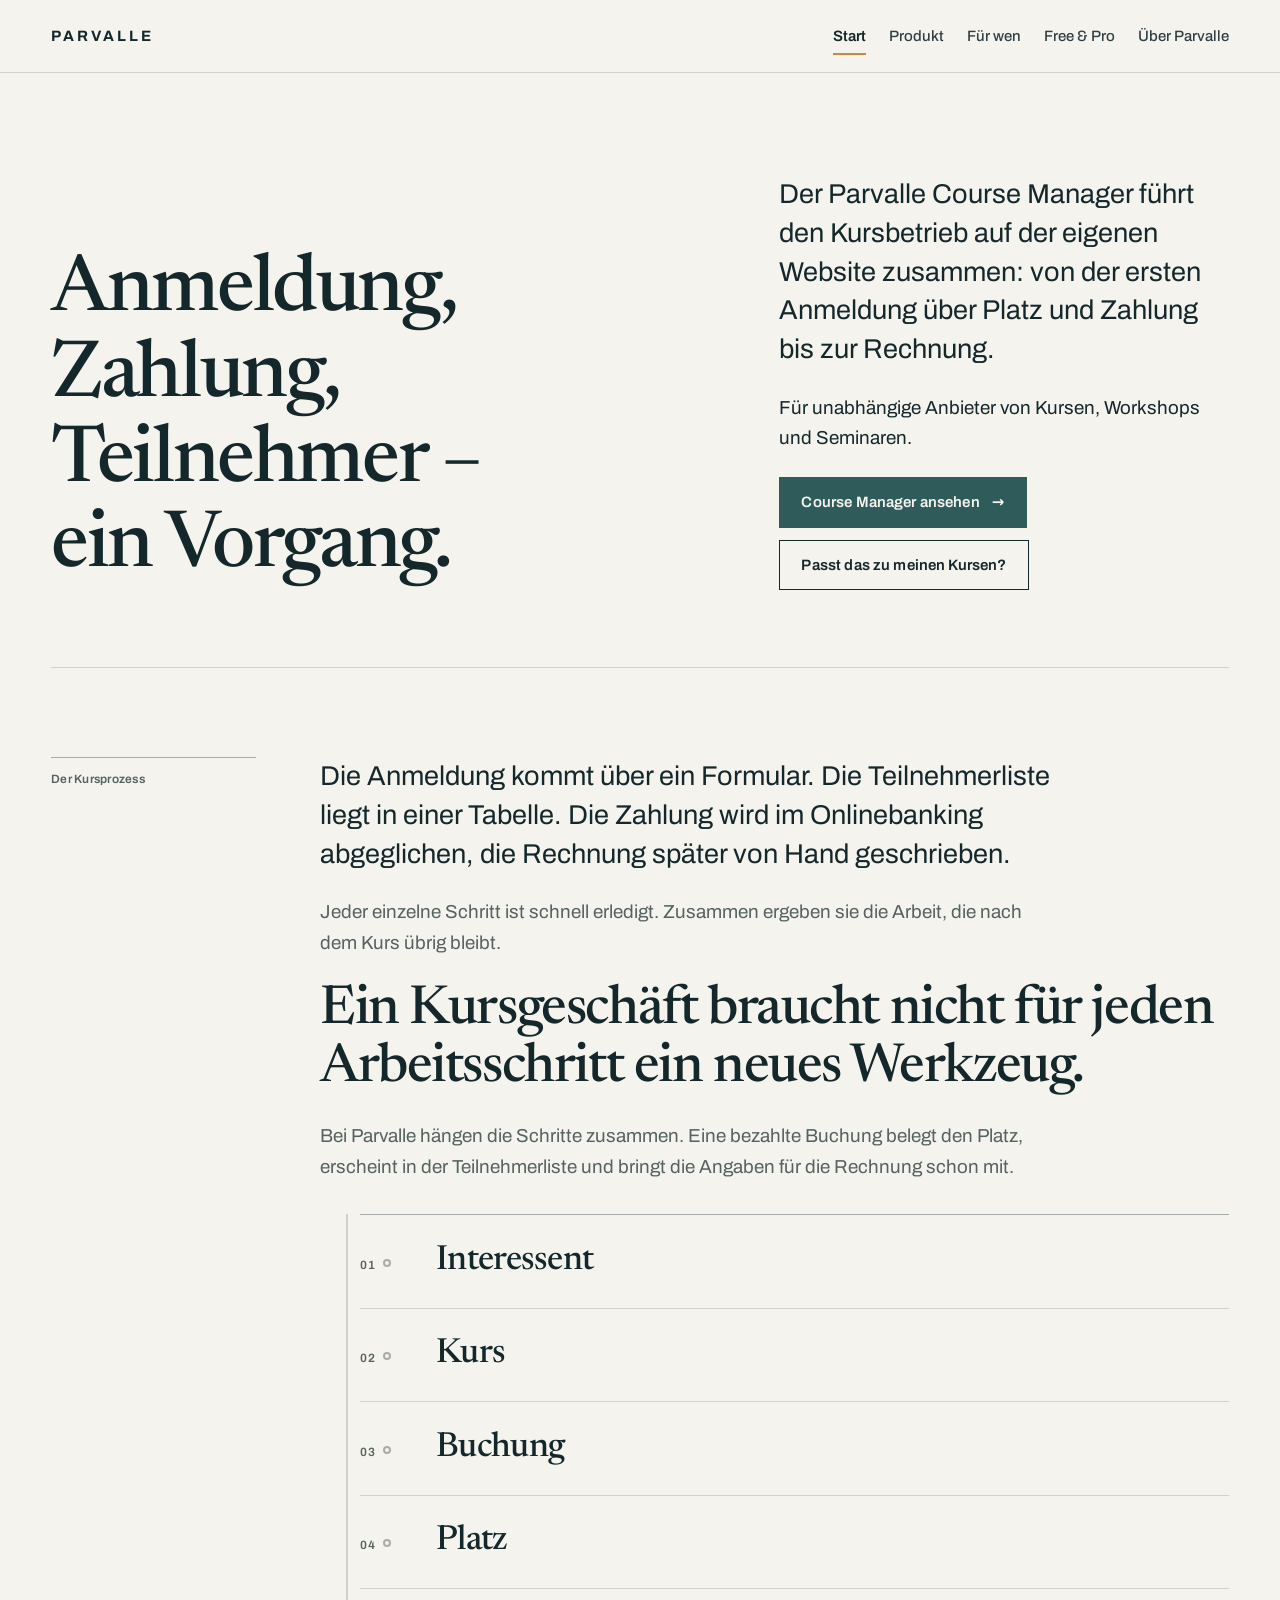
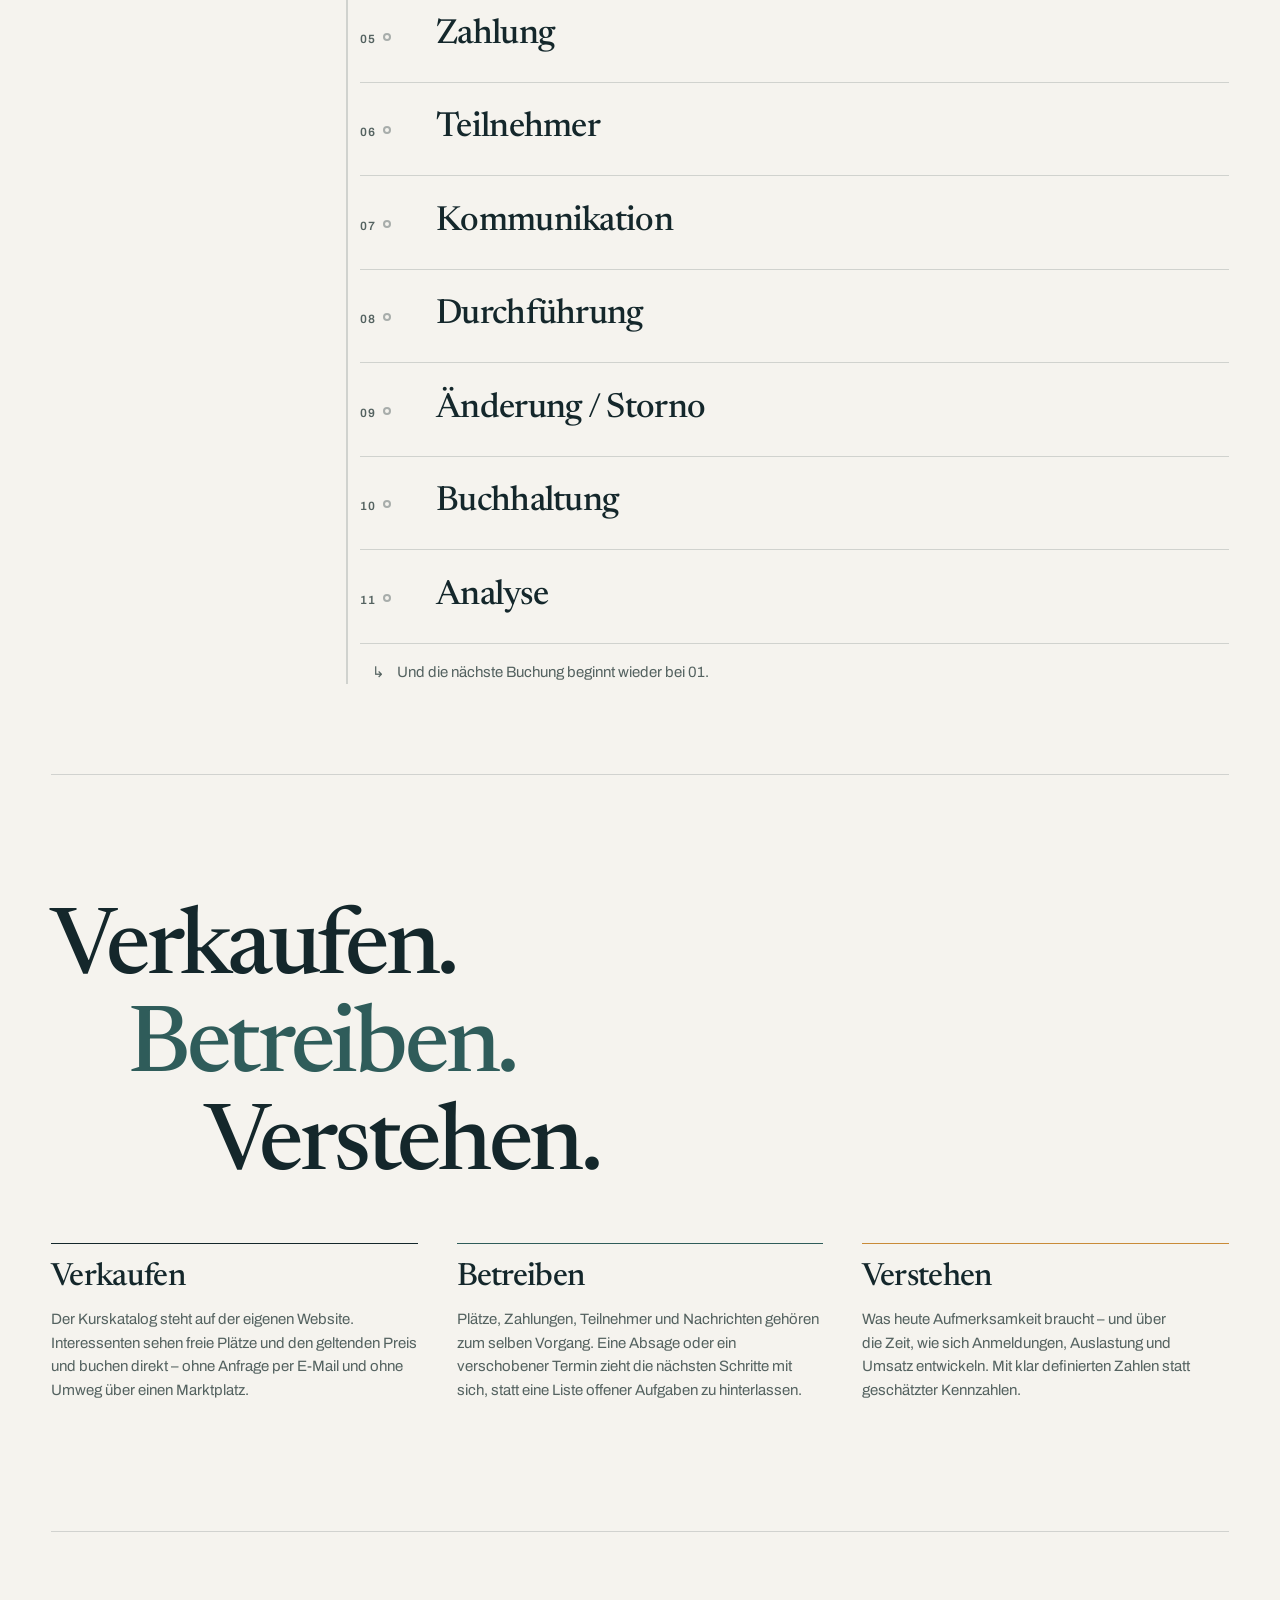
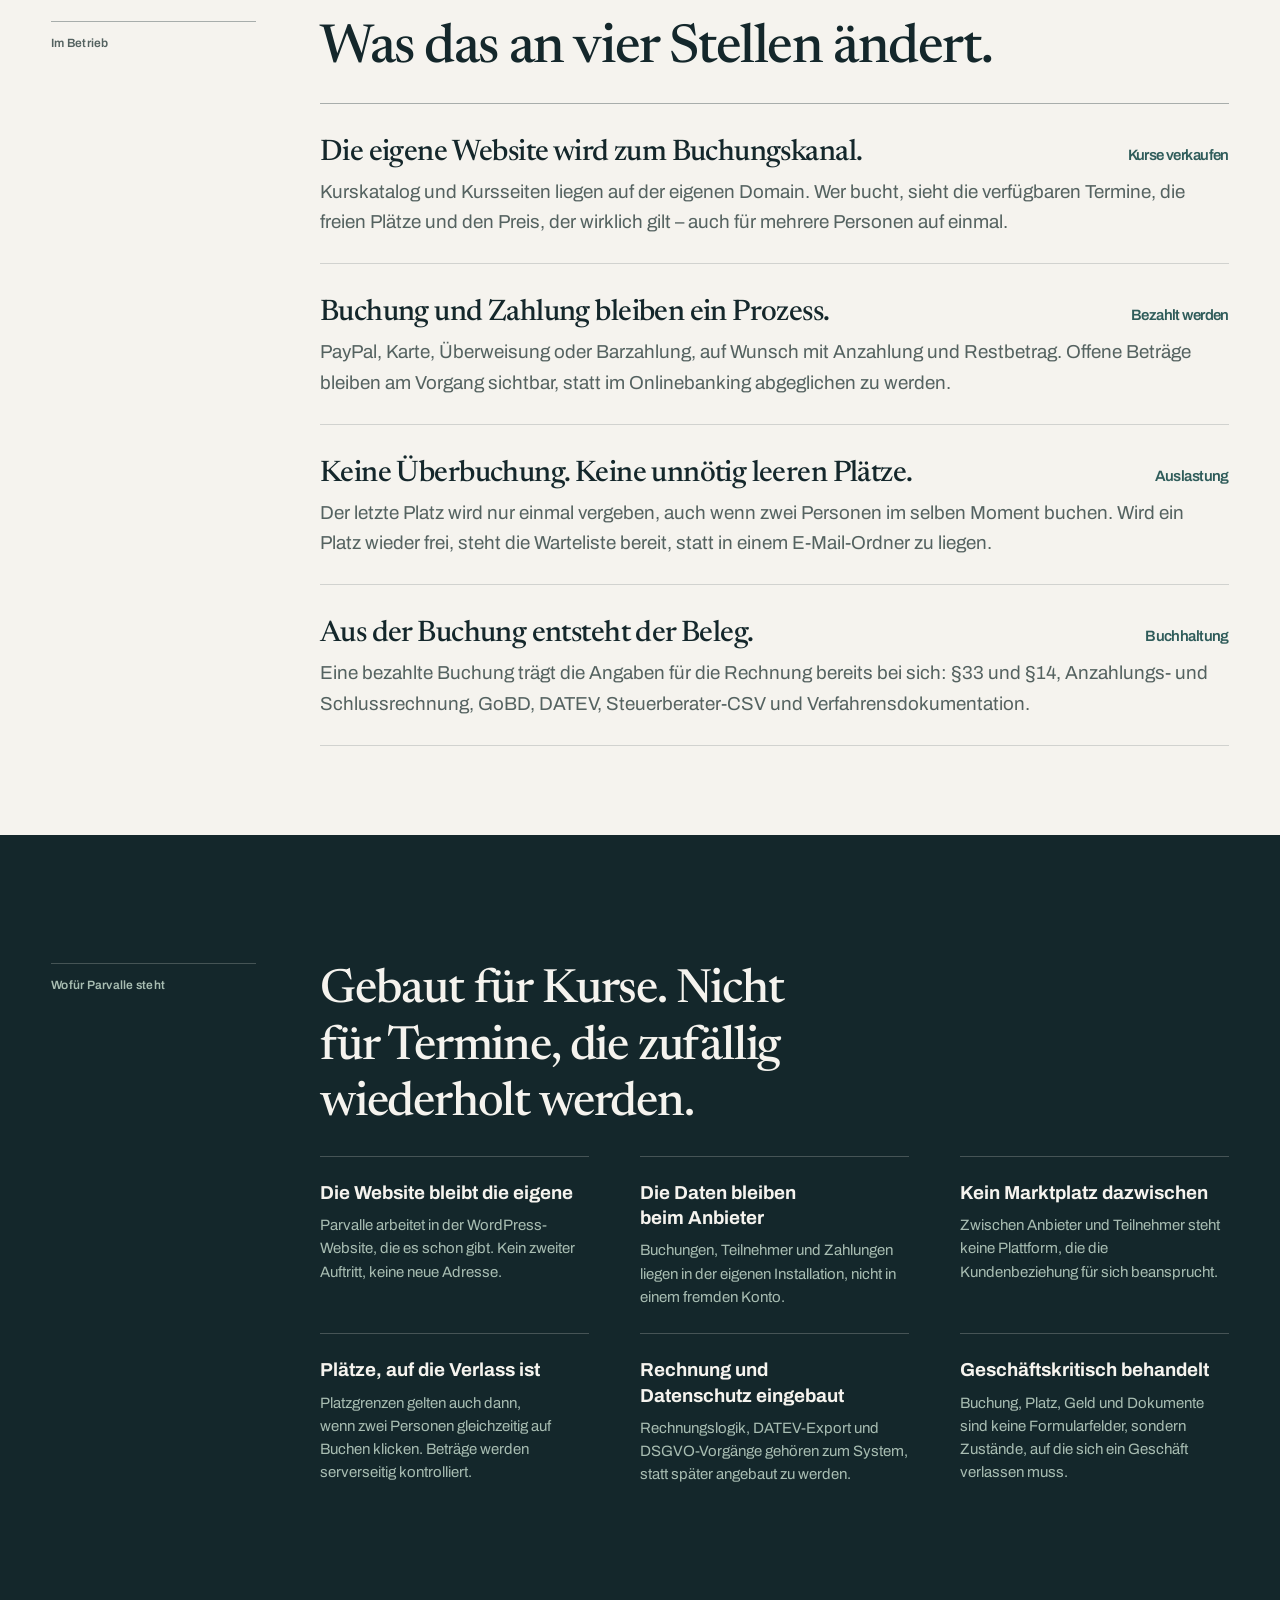
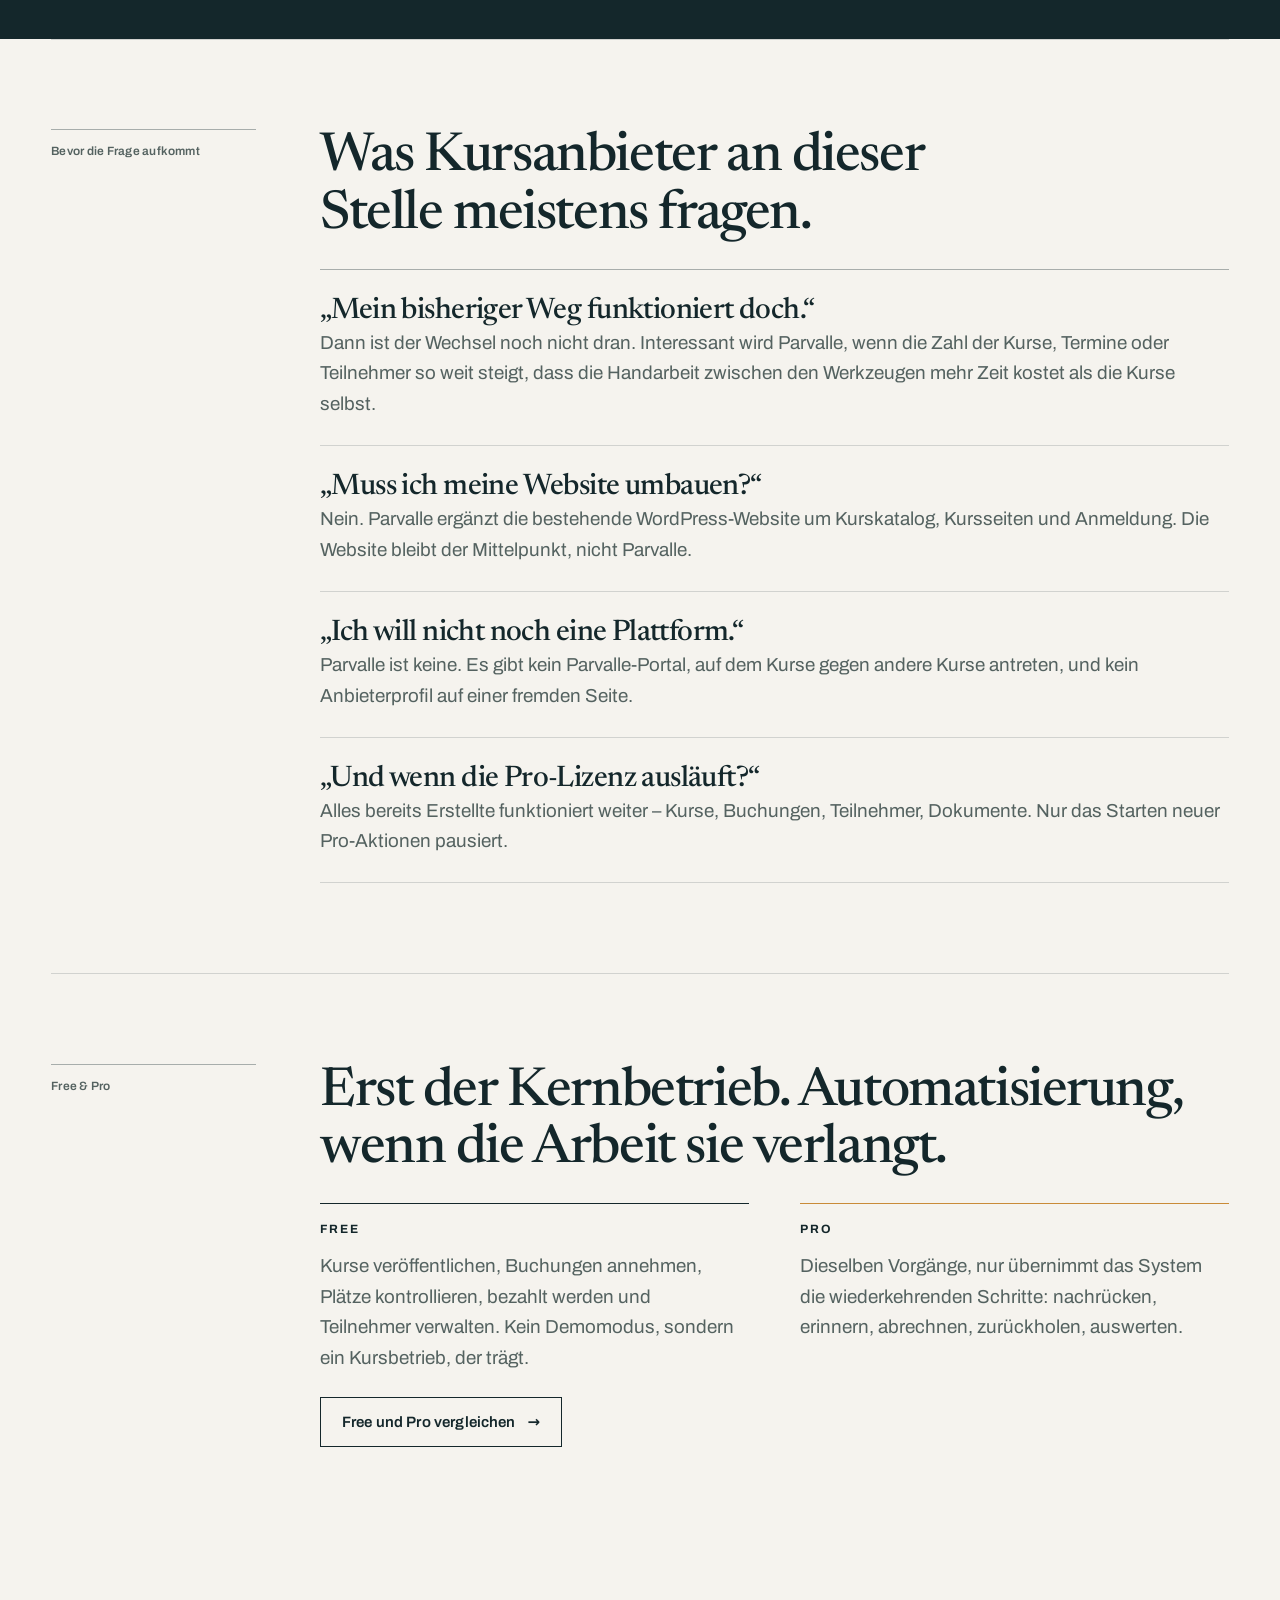
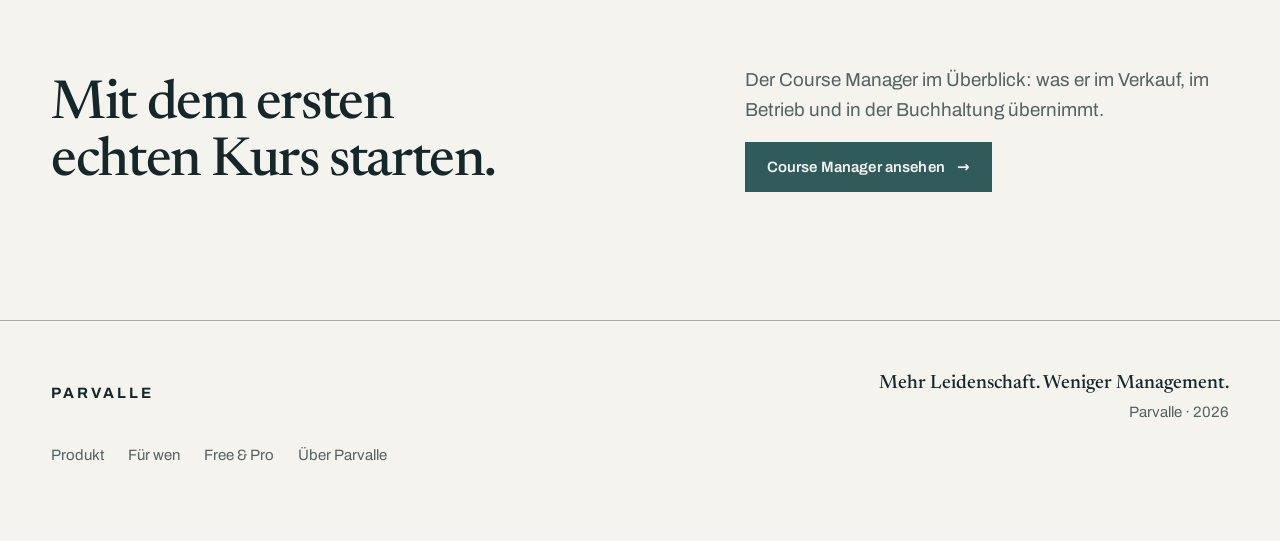
==== commit 8dd097e9: "Copy pass: lead with the problem, not the purpose line Applies the copywriting skill (boraoztunc/ski" ====
--- a/index.html
+++ b/index.html
@@ -3,8 +3,8 @@
 <head>
 <meta charset="utf-8">
 <meta name="viewport" content="width=device-width,initial-scale=1">
-<title>Parvalle · Mehr Leidenschaft. Weniger Management.</title>
-<meta name="description" content="Parvalle entwickelt digitale Lösungen für unabhängige Kursanbieter. Kurse direkt über die eigene Website anbieten, buchen und verwalten.">
+<title>Parvalle · Kursbetrieb auf der eigenen Website</title>
+<meta name="description" content="Anmeldung, Platzvergabe, Zahlung, Teilnehmerliste und Rechnung als ein Vorgang – auf der eigenen WordPress-Website. Der Parvalle Course Manager für unabhängige Kursanbieter.">
 <meta name="theme-color" content="#F5F3EE">
 <link rel="icon" href="assets/favicon.svg" type="image/svg+xml">
 <link rel="preload" href="assets/fonts/archivo-var.woff2" as="font" type="font/woff2" crossorigin>
@@ -13,8 +13,8 @@
 <meta property="og:type" content="website">
 <meta property="og:site_name" content="Parvalle">
 <meta property="og:locale" content="de_DE">
-<meta property="og:title" content="Parvalle · Mehr Leidenschaft. Weniger Management.">
-<meta property="og:description" content="Parvalle entwickelt digitale Lösungen für unabhängige Kursanbieter.">
+<meta property="og:title" content="Parvalle · Kursbetrieb auf der eigenen Website">
+<meta property="og:description" content="Anmeldung, Platzvergabe, Zahlung, Teilnehmerliste und Rechnung als ein Vorgang – auf der eigenen Website.">
 <meta property="og:image" content="assets/og-parvalle.png">
 <meta name="twitter:card" content="summary_large_image">
 </head>
@@ -53,29 +53,31 @@
   <div class="container container--wide">
     <section class="hero">
       <div class="hero__grid">
-        <h1>Mehr Leidenschaft. Weniger Management.</h1>
+        <h1>Anmeldung, Zahlung, Teilnehmer – ein Vorgang.</h1>
         <div class="hero__side">
-          <p class="lead">Parvalle entwickelt digitale Lösungen für unabhängige Kursanbieter.</p>
-          <p>Kurse direkt über die eigene Website anbieten, buchen und verwalten.</p>
+          <p class="lead">Der Parvalle Course Manager führt den Kursbetrieb auf der eigenen Website zusammen: von der ersten Anmeldung über Platz und Zahlung bis zur Rechnung.</p>
+          <p>Für unabhängige Anbieter von Kursen, Workshops und Seminaren.</p>
           <div class="btn-row">
-            <a class="btn btn--primary" href="produkt.html">Parvalle Course Manager <span class="btn__arrow" aria-hidden="true">→</span></a>
-            <a class="btn" href="fuer-wen.html">Für wen Parvalle gedacht ist</a>
-          </div>
-        </div>
-      </div>
-    </section>
-  </div>
-
-  <!-- 01 · Ausgangslage -->
+            <a class="btn btn--primary" href="produkt.html">Course Manager ansehen <span class="btn__arrow" aria-hidden="true">→</span></a>
+            <a class="btn" href="fuer-wen.html">Passt das zu meinen Kursen?</a>
+          </div>
+        </div>
+      </div>
+    </section>
+  </div>
+
+  <!-- Wiedererkennung + Umdeutung + Kette -->
   <div class="container container--wide">
     <section class="section ruled">
       <div class="spread">
         <div class="spread__aside">
-          <p class="marker">Ein zusammenhängender Kursprozess</p>
-        </div>
-        <div class="spread__body">
+          <p class="marker">Der Kursprozess</p>
+        </div>
+        <div class="spread__body">
+          <p class="lead">Die Anmeldung kommt über ein Formular. Die Teilnehmerliste liegt in einer Tabelle. Die Zahlung wird im Onlinebanking abgeglichen, die Rechnung später von Hand geschrieben.</p>
+          <p class="muted">Jeder einzelne Schritt ist schnell erledigt. Zusammen ergeben sie die Arbeit, die nach dem Kurs übrig bleibt.</p>
           <h2>Ein Kursgeschäft braucht nicht für jeden Arbeitsschritt ein neues Werkzeug.</h2>
-          <p class="muted">Ein Kurs ist kein einzelner Vorgang, sondern eine Kette: von der ersten Anfrage bis zur Buchhaltung und zurück zur nächsten Buchung. Parvalle verbindet diese Schritte, statt sie auf getrennte Systeme zu verteilen.</p>
+          <p class="muted">Bei Parvalle hängen die Schritte zusammen. Eine bezahlte Buchung belegt den Platz, erscheint in der Teilnehmerliste und bringt die Angaben für die Rechnung schon mit.</p>
 
           <div class="chain" data-chain>
             <div class="chain__rail" aria-hidden="true"></div>
@@ -99,7 +101,7 @@
     </section>
   </div>
 
-  <!-- 02 · Verkaufen. Betreiben. Verstehen. -->
+  <!-- Verkaufen. Betreiben. Verstehen. -->
   <div class="container container--wide">
     <section class="section section--lg ruled">
       <div class="statement">
@@ -111,22 +113,22 @@
         <div class="triptych">
           <div class="triptych__item">
             <h3>Verkaufen</h3>
-            <p>Kurse sichtbar machen, Buchungen gewinnen, Plätze füllen, Zahlungen erhalten.</p>
+            <p>Der Kurskatalog steht auf der eigenen Website. Interessenten sehen freie Plätze und den geltenden Preis und buchen direkt – ohne Anfrage per E-Mail und ohne Umweg über einen Marktplatz.</p>
           </div>
           <div class="triptych__item">
             <h3>Betreiben</h3>
-            <p>Teilnehmer verwalten, kommunizieren, Wartelisten, Änderungen, Stornos, Rechnungen und wiederkehrende Administration abwickeln.</p>
+            <p>Plätze, Zahlungen, Teilnehmer und Nachrichten gehören zum selben Vorgang. Eine Absage oder ein verschobener Termin zieht die nächsten Schritte mit sich, statt eine Liste offener Aufgaben zu hinterlassen.</p>
           </div>
           <div class="triptych__item">
             <h3>Verstehen</h3>
-            <p>Erkennen, was im Geschäft passiert und daraus bessere Entscheidungen treffen: Auslastung, Nachfrage, Buchungsvorlauf, gefragte Zeiten, Umsatzentwicklung und Wiederkehrer.</p>
-          </div>
-        </div>
-      </div>
-    </section>
-  </div>
-
-  <!-- 03 · Was das im Betrieb bedeutet -->
+            <p>Was heute Aufmerksamkeit braucht – und über die Zeit, wie sich Anmeldungen, Auslastung und Umsatz entwickeln. Mit klar definierten Zahlen statt geschätzter Kennzahlen.</p>
+          </div>
+        </div>
+      </div>
+    </section>
+  </div>
+
+  <!-- Vier Arbeitsbereiche -->
   <div class="container container--wide">
     <section class="section ruled">
       <div class="spread">
@@ -134,30 +136,30 @@
           <p class="marker">Im Betrieb</p>
         </div>
         <div class="spread__body">
-          <h2>Vier Arbeitsbereiche, die zusammenhängen.</h2>
+          <h2>Was das an vier Stellen ändert.</h2>
           <div class="ledger">
             <a class="ledger__row" href="produkt.html">
               <span>
                 <span class="ledger__title">Die eigene Website wird zum Buchungskanal. <span class="ledger__go">Kurse verkaufen</span></span>
-                <span class="ledger__body">Kurskatalog, Kursseiten, Termine, Online-Anmeldung, Gruppenbuchungen, Live-Preise und Verfügbarkeiten.</span>
+                <span class="ledger__body">Kurskatalog und Kursseiten liegen auf der eigenen Domain. Wer bucht, sieht die verfügbaren Termine, die freien Plätze und den Preis, der wirklich gilt – auch für mehrere Personen auf einmal.</span>
               </span>
             </a>
             <a class="ledger__row" href="produkt.html">
               <span>
                 <span class="ledger__title">Buchung und Zahlung bleiben ein Prozess. <span class="ledger__go">Bezahlt werden</span></span>
-                <span class="ledger__body">PayPal, Karte, Überweisung, Barzahlung, Anzahlungen, Restbeträge, Fälligkeiten und Zahlungserinnerungen.</span>
+                <span class="ledger__body">PayPal, Karte, Überweisung oder Barzahlung, auf Wunsch mit Anzahlung und Restbetrag. Offene Beträge bleiben am Vorgang sichtbar, statt im Onlinebanking abgeglichen zu werden.</span>
               </span>
             </a>
             <a class="ledger__row" href="produkt.html">
               <span>
                 <span class="ledger__title">Keine Überbuchung. Keine unnötig leeren Plätze. <span class="ledger__go">Auslastung</span></span>
-                <span class="ledger__body">Kapazitäten und Wartelisten sorgen für kontrollierte und möglichst vollständig belegte Kurse.</span>
+                <span class="ledger__body">Der letzte Platz wird nur einmal vergeben, auch wenn zwei Personen im selben Moment buchen. Wird ein Platz wieder frei, steht die Warteliste bereit, statt in einem E-Mail-Ordner zu liegen.</span>
               </span>
             </a>
             <a class="ledger__row" href="produkt.html">
               <span>
-                <span class="ledger__title">Buchung, Zahlung und Buchhaltung bleiben miteinander verbunden. <span class="ledger__go">Buchhaltung</span></span>
-                <span class="ledger__body">§33, §14, Anzahlungs- und Schlussrechnung, GoBD, DATEV, Steuerberater-CSV und Verfahrensdokumentation.</span>
+                <span class="ledger__title">Aus der Buchung entsteht der Beleg. <span class="ledger__go">Buchhaltung</span></span>
+                <span class="ledger__body">Eine bezahlte Buchung trägt die Angaben für die Rechnung bereits bei sich: §33 und §14, Anzahlungs- und Schlussrechnung, GoBD, DATEV, Steuerberater-CSV und Verfahrensdokumentation.</span>
               </span>
             </a>
           </div>
@@ -166,7 +168,7 @@
     </section>
   </div>
 
-  <!-- 04 · Wofür Parvalle steht (Vertrauen) -->
+  <!-- Vertrauen -->
   <section class="section section--lg on-ink">
     <div class="container container--wide">
       <div class="spread">
@@ -177,34 +179,105 @@
           <h2 class="pull">Gebaut für Kurse. Nicht für Termine, die zufällig wiederholt werden.</h2>
           <div class="commitments">
             <div class="commitment">
-              <h3>Eigene Website</h3>
-              <p>Die vorhandene Website bleibt der Mittelpunkt.</p>
-            </div>
-            <div class="commitment">
-              <h3>Eigene Daten</h3>
-              <p>Daten und Prozesse bleiben unter Kontrolle des Anbieters.</p>
-            </div>
-            <div class="commitment">
-              <h3>Eigene Kundenbeziehung</h3>
-              <p>Kein Marktplatz zwischen Anbieter und Teilnehmer.</p>
-            </div>
-            <div class="commitment">
-              <h3>Keine Überbuchung</h3>
-              <p>Platzgrenzen werden strukturell durchgesetzt.</p>
-            </div>
-            <div class="commitment">
-              <h3>DACH-Fit</h3>
-              <p>Zahlungen, Rechnungen, DATEV und Datenschutz im Kursprozess.</p>
-            </div>
-            <div class="commitment">
-              <h3>Verlässlichkeit</h3>
-              <p>Buchung, Platz, Geld und Dokumente sind geschäftskritische Zustände.</p>
+              <h3>Die Website bleibt die eigene</h3>
+              <p>Parvalle arbeitet in der WordPress-Website, die es schon gibt. Kein zweiter Auftritt, keine neue Adresse.</p>
+            </div>
+            <div class="commitment">
+              <h3>Die Daten bleiben beim Anbieter</h3>
+              <p>Buchungen, Teilnehmer und Zahlungen liegen in der eigenen Installation, nicht in einem fremden Konto.</p>
+            </div>
+            <div class="commitment">
+              <h3>Kein Marktplatz dazwischen</h3>
+              <p>Zwischen Anbieter und Teilnehmer steht keine Plattform, die die Kundenbeziehung für sich beansprucht.</p>
+            </div>
+            <div class="commitment">
+              <h3>Plätze, auf die Verlass ist</h3>
+              <p>Platzgrenzen gelten auch dann, wenn zwei Personen gleichzeitig auf Buchen klicken. Beträge werden serverseitig kontrolliert.</p>
+            </div>
+            <div class="commitment">
+              <h3>Rechnung und Datenschutz eingebaut</h3>
+              <p>Rechnungslogik, DATEV-Export und DSGVO-Vorgänge gehören zum System, statt später angebaut zu werden.</p>
+            </div>
+            <div class="commitment">
+              <h3>Geschäftskritisch behandelt</h3>
+              <p>Buchung, Platz, Geld und Dokumente sind keine Formularfelder, sondern Zustände, auf die sich ein Geschäft verlassen muss.</p>
             </div>
           </div>
         </div>
       </div>
     </div>
   </section>
+
+  <!-- Einwände -->
+  <div class="container container--wide">
+    <section class="section ruled">
+      <div class="spread">
+        <div class="spread__aside">
+          <p class="marker">Bevor die Frage aufkommt</p>
+        </div>
+        <div class="spread__body">
+          <h2>Was Kursanbieter an dieser Stelle meistens fragen.</h2>
+          <div class="ledger">
+            <div class="ledger__row">
+              <span>
+                <h3 class="ledger__title">„Mein bisheriger Weg funktioniert doch.“</h3>
+                <span class="ledger__body">Dann ist der Wechsel noch nicht dran. Interessant wird Parvalle, wenn die Zahl der Kurse, Termine oder Teilnehmer so weit steigt, dass die Handarbeit zwischen den Werkzeugen mehr Zeit kostet als die Kurse selbst.</span>
+              </span>
+            </div>
+            <div class="ledger__row">
+              <span>
+                <h3 class="ledger__title">„Muss ich meine Website umbauen?“</h3>
+                <span class="ledger__body">Nein. Parvalle ergänzt die bestehende WordPress-Website um Kurskatalog, Kursseiten und Anmeldung. Die Website bleibt der Mittelpunkt, nicht Parvalle.</span>
+              </span>
+            </div>
+            <div class="ledger__row">
+              <span>
+                <h3 class="ledger__title">„Ich will nicht noch eine Plattform.“</h3>
+                <span class="ledger__body">Parvalle ist keine. Es gibt kein Parvalle-Portal, auf dem Kurse gegen andere Kurse antreten, und kein Anbieterprofil auf einer fremden Seite.</span>
+              </span>
+            </div>
+            <div class="ledger__row">
+              <span>
+                <h3 class="ledger__title">„Und wenn die Pro-Lizenz ausläuft?“</h3>
+                <span class="ledger__body">Alles bereits Erstellte funktioniert weiter – Kurse, Buchungen, Teilnehmer, Dokumente. Nur das Starten neuer Pro-Aktionen pausiert.</span>
+              </span>
+            </div>
+          </div>
+        </div>
+      </div>
+    </section>
+  </div>
+
+  <!-- Free & Pro -->
+  <div class="container container--wide">
+    <section class="section ruled">
+      <div class="spread">
+        <div class="spread__aside">
+          <p class="marker">Free &amp; Pro</p>
+        </div>
+        <div class="spread__body">
+          <h2>Erst der Kernbetrieb. Automatisierung, wenn die Arbeit sie verlangt.</h2>
+          <div class="editions">
+            <div class="edition">
+              <div class="edition__head">
+                <p class="edition__tier">Free</p>
+                <p class="edition__gist">Kurse veröffentlichen, Buchungen annehmen, Plätze kontrollieren, bezahlt werden und Teilnehmer verwalten. Kein Demomodus, sondern ein Kursbetrieb, der trägt.</p>
+              </div>
+            </div>
+            <div class="edition edition--pro">
+              <div class="edition__head">
+                <p class="edition__tier">Pro</p>
+                <p class="edition__gist">Dieselben Vorgänge, nur übernimmt das System die wiederkehrenden Schritte: nachrücken, erinnern, abrechnen, zurückholen, auswerten.</p>
+              </div>
+            </div>
+          </div>
+          <div class="btn-row">
+            <a class="btn" href="free-pro.html">Free und Pro vergleichen <span class="btn__arrow" aria-hidden="true">→</span></a>
+          </div>
+        </div>
+      </div>
+    </section>
+  </div>
 
   <!-- Closing -->
   <div class="container container--wide">
@@ -212,8 +285,8 @@
       <div class="closing__grid">
         <h2>Mit dem ersten echten Kurs starten.</h2>
         <div class="closing__aside">
-          <p class="muted">Parvalle Course Manager macht aus einer WordPress-Website ein vollständiges Buchungs- und Back-Office-System.</p>
-          <a class="btn btn--primary" href="produkt.html">Produkt ansehen <span class="btn__arrow" aria-hidden="true">→</span></a>
+          <p class="muted">Der Course Manager im Überblick: was er im Verkauf, im Betrieb und in der Buchhaltung übernimmt.</p>
+          <a class="btn btn--primary" href="produkt.html">Course Manager ansehen <span class="btn__arrow" aria-hidden="true">→</span></a>
         </div>
       </div>
     </section>
